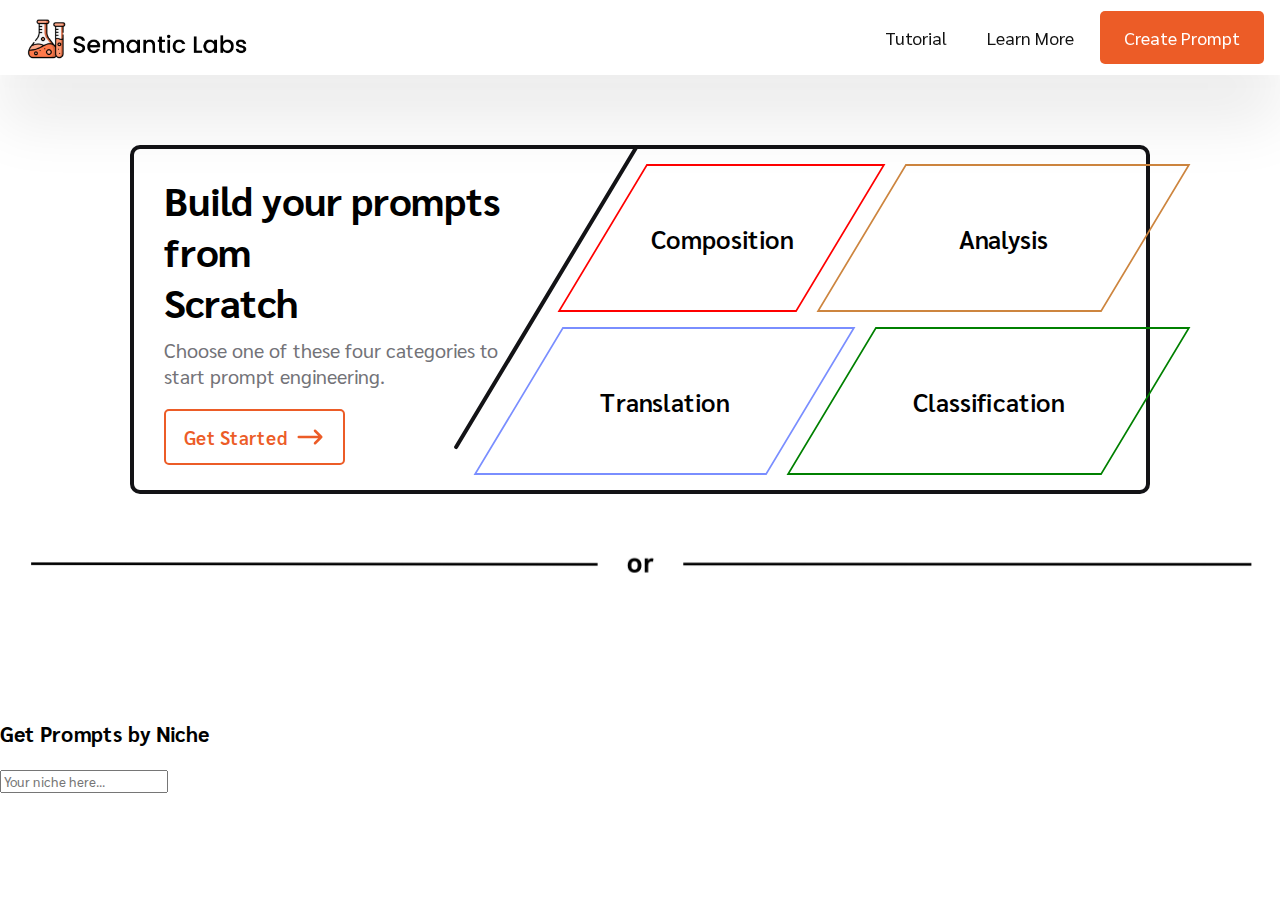
==== New Version SL/index.html @ 3840dc99 "Pending changes exported from your codespace" ====
<!DOCTYPE html>
<html lang="en">

<head>
    <meta charset="UTF-8">
    <meta http-equiv="X-UA-Compatible" content="IE=edge">
    <meta name="viewport" content="width=device-width, initial-scale=1.0">
    <title>Semantic Labs</title>
    <link rel="stylesheet" href="style.css">
</head>

<body>

    <nav>
        <ul>
            <li>
                <img class="nav-logo" src="assets/logo/logo.jpeg" alt="Semantic Labs Logo">
            </li>
            <li class="nav-learn-more">
                <a href="">
                    <p>Tutorial</p>
                </a>
                <a href="">
                    <p>Learn More</p>
                </a>
                <button class="nav-btn">
                    Create Prompt
                </button>
            </li>
        </ul>
    </nav>

    <main>

        <!-- prompt builder container -->
        <div class="prompt-builder-container">
            <div class="pb-1">
                <h3>
                    Build your prompts from <br> Scratch
                </h3>
                <p>
                    Choose one of these four categories to <br> start prompt engineering.
                </p>
                <div class="main-btn-container">
                    <p>Get Started</p>
                    <svg class="main-arrow-right" width="30px" height="30px" viewBox="0 0 24 24" fill="none" xmlns="http://www.w3.org/2000/svg"
                        stroke="#000000">
                        <g id="SVGRepo_bgCarrier" stroke-width="0"></g>
                        <g id="SVGRepo_tracerCarrier" stroke-linecap="round" stroke-linejoin="round"></g>
                        <g id="SVGRepo_iconCarrier">
                            <g id="Arrow / Arrow_Right_LG">
                                <path id="Vector" d="M21 12L16 7M21 12L16 17M21 12H3" stroke="#ec5c27" stroke-width="2"
                                    stroke-linecap="round" stroke-linejoin="round"></path>
                            </g>
                        </g>
                    </svg>
                </div>
                <hr class="main-border">
            </div>

            <div class="pb-2">
                <div class="intentions-container">
                    <div class="i-1">
                        <p>Composition</p>
                    </div>
                    <div class="i-2">
                        <p>Analysis</p>
                    </div>
                    <div class="i-3">
                        <p>Translation</p>
                    </div>
                    <div class="i-4">
                        <p>Classification</p>
                    </div>
                </div>
            </div>
        </div>

        <img class="or-img" src="assets/img/or-2.jpeg" alt="Or line">
    </main>

    <!-- Niche gallery section -->
    <div>
        <h3>Get Prompts by Niche</h3>
        <input type="text" name="" id="" placeholder="Your niche here...">
        <div>
            
        </div>
    </div>


    <script src="https://cdn.lordicon.com/ritcuqlt.js"></script>
</body>

</html>
---- New Version SL/style.css ----
@import url("https://fonts.googleapis.com/css2?family=Sarabun:wght@200;400;700&display=swap");

* {
  font-family: "Sarabun";
  scroll-behavior: smooth;
  scroll-padding-top: 0px;
}

:root {
    --clr: #131313;
    --primary-clr: #ec5c27;
}

html,
body {
  overflow-x: hidden;
  margin: 0;
  font-size: 18px;
  background: white;
}

nav {
  background-color: white;
  height: 75px;
  position: fixed;
  top: 0;
  left: 0;
  right: 0;
  display: flex;
  flex-direction: row;
  align-items: center;
  justify-content: left;
  box-shadow: 0px 14.5px 8.3px rgba(0, 0, 0, 0.013),
    0px 49px 61px rgba(0, 0, 0, 0.08);
  z-index: 10;
}

    ul {
        text-decoration: none;
        list-style: none;
        display: flex;
        flex-direction: row;
        align-items: center;
    }

        .nav-logo {
            height: auto;
            width: 220px;
            margin: 7px 0 0 -13px;
        }

        .nav-btn {
          font-size: 1rem;
          border-radius: 5px;
          padding: 13px 22px;
          margin: -11px -4px 0 6px;
          color: white;
          background-color: var(--primary-clr);
          border: 2px solid transparent;
          transition: all 200ms ease-in 60ms;
        }

          .nav-btn:hover {
            background-color: #ec5b270e;
            color: #ec5c27;
            border: 2px solid #ec5c27;
          }

        .nav-learn-more {
            display: flex;
            flex-direction: row;
            position: absolute;
            top: 22px;
            right: 20px;
        }

        .nav-learn-more > a {
            text-decoration: none;
            color: var(--clr);
        }

        .nav-learn-more > a > p {
            transition: all 100ms ease 80ms;
            margin: 4px 20px;
        }

        .nav-learn-more > a > p:hover {
            text-decoration: underline;
            color: var(--primary-clr);
        }

/* main section */
main {
  margin: 75px 0 0 0;
  height: auto;
  padding: 0 0 100px 0;
}

  .prompt-builder-container { 
    z-index: 100;
    margin: 145px 130px 0 130px;
    display: grid; 
    grid-template-columns: repeat(2, auto); 
    grid-template-rows: 1fr; 
    grid-column-gap: 0px;
    grid-row-gap: 0px; 
    border: 4px solid #131316;
    border-radius: 10px;
    /*
    box-shadow:
    0px 43px 80px rgba(0, 0, 0, 0.08)
  ; */
    }

    .pb-1 { 
      grid-area: 1 / 1 / 2 / 2; 
      border-radius: inherit;
    }

      .pb-1 > h3 {
        font-size: 2.2rem;
        margin: 25px 0 10px 30px;
      }

      .pb-1 > p {
        font-size: 1.1rem;
        color: #737378;
        margin: 0 0 20px 30px;
      }

      .main-btn-container {
        display: flex;
        flex-direction: row;
        align-items: center;
        width: fit-content;
        padding: 11px 18px;
        margin: 10px 0 25px 30px;
        font-size: 1.05rem;
        border: 2px solid #ec5c27;
        color: #ec5c27;
        border-radius: 5px;
        font-weight: 600;
        transition: all 150ms ease 50ms;
      }

      .main-btn-container:hover {
        background-color: #ec5b270a;
      }

      .main-btn-container:hover .main-arrow-right {
        margin: 0 3px 0 13px;
      }

        .main-btn-container > p {
          margin: 0;
        }

        .main-arrow-right {
          margin: 0 0 0 7px;
          transition: all 150ms ease 50ms;
        }

        .main-border {
          border: 2px solid #131316;
          border-radius:100px;
          height: 349px; 
          /* height: 35.5vh; */
          position: absolute;
          top: 111.5px;
          left: 42.5%;
          transform: rotate(31deg);
        }

    .pb-2 { 
      border-radius: inherit;
      grid-area: 1 / 2 / 2 / 3; 
    } 

    .intentions-container { 
      display: grid; 
      grid-template-columns: repeat(2, auto); 
      grid-template-rows: repeat(2, auto); 
      grid-column-gap: 0px;
      grid-row-gap: 0px; 
      height: 100%;
      width: 100%;
      }

        .intentions-container > div {
          display: flex;
          align-items: center;
          justify-content: center;
          transform: skew(-31deg);
        }
        .intentions-container > div > p {
          transform: skew(31deg);
        }

      .i-1 { 
        grid-area: 1 / 1 / 2 / 2;
        margin: 15px 10px 15px 8px; 
        border: 2px solid red;
        transform: skew(-30deg);
      } 
      .i-2 { 
        grid-area: 1 / 2 / 2 / 3; 
        margin: 15px 0px 15px 10px;
        padding: 0;
        border: 2px solid peru;
        overflow: hidden;
      } 
      .i-3 { 
        grid-area: 2 / 1 / 3 / 2; 
        margin: 0px 40px 15px -76px;
        padding: 0 80px;
        border: 2px solid rgb(122, 142, 255);
      } 
      .i-4 {
        border: 2px solid green;
        grid-area: 2 / 2 / 3 / 3; 
        margin: 0px 0 15px -20px;
        padding: 0 80px 0 80px;
        } 

        .intentions-container > div > p {
          font-size: 1.4rem;
          font-weight: 600;
          margin: 0;
        }

    .or-img {
      width: 100%;
      margin: 45px 0 0 0;
    }
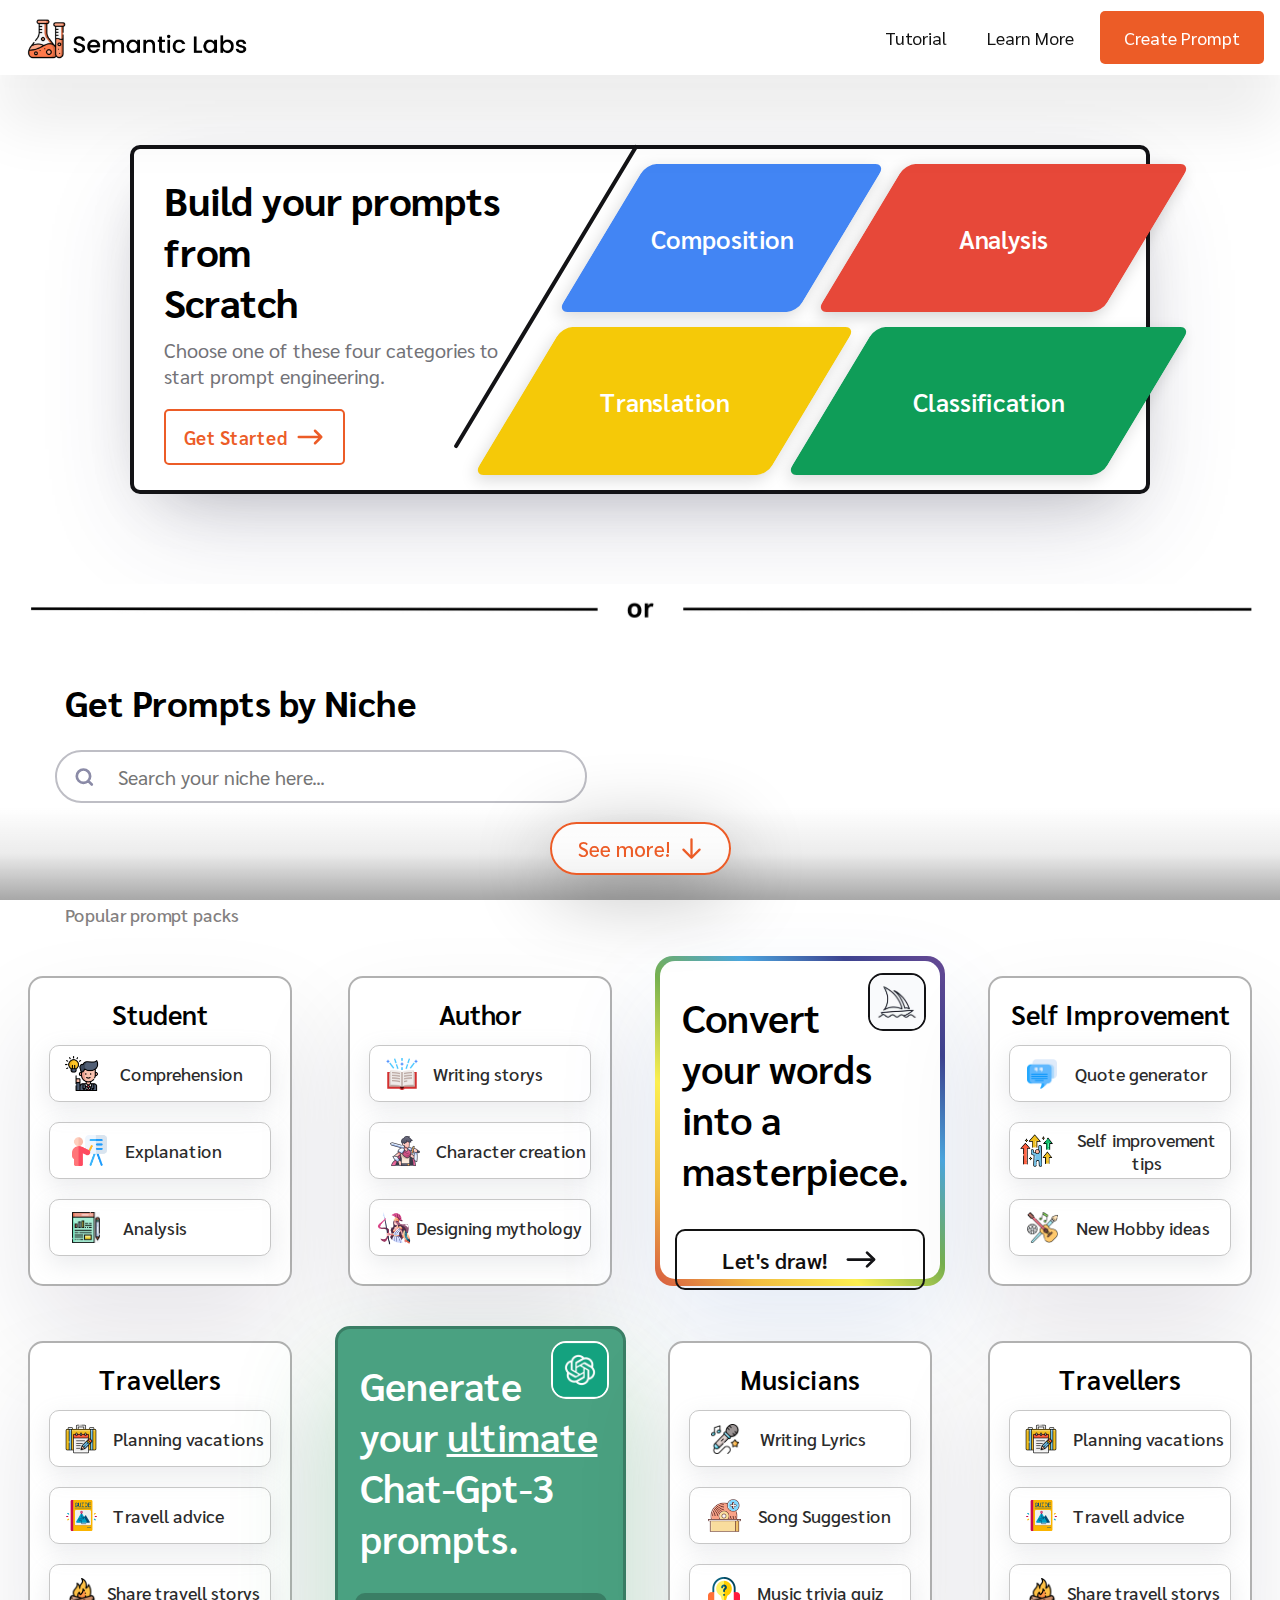
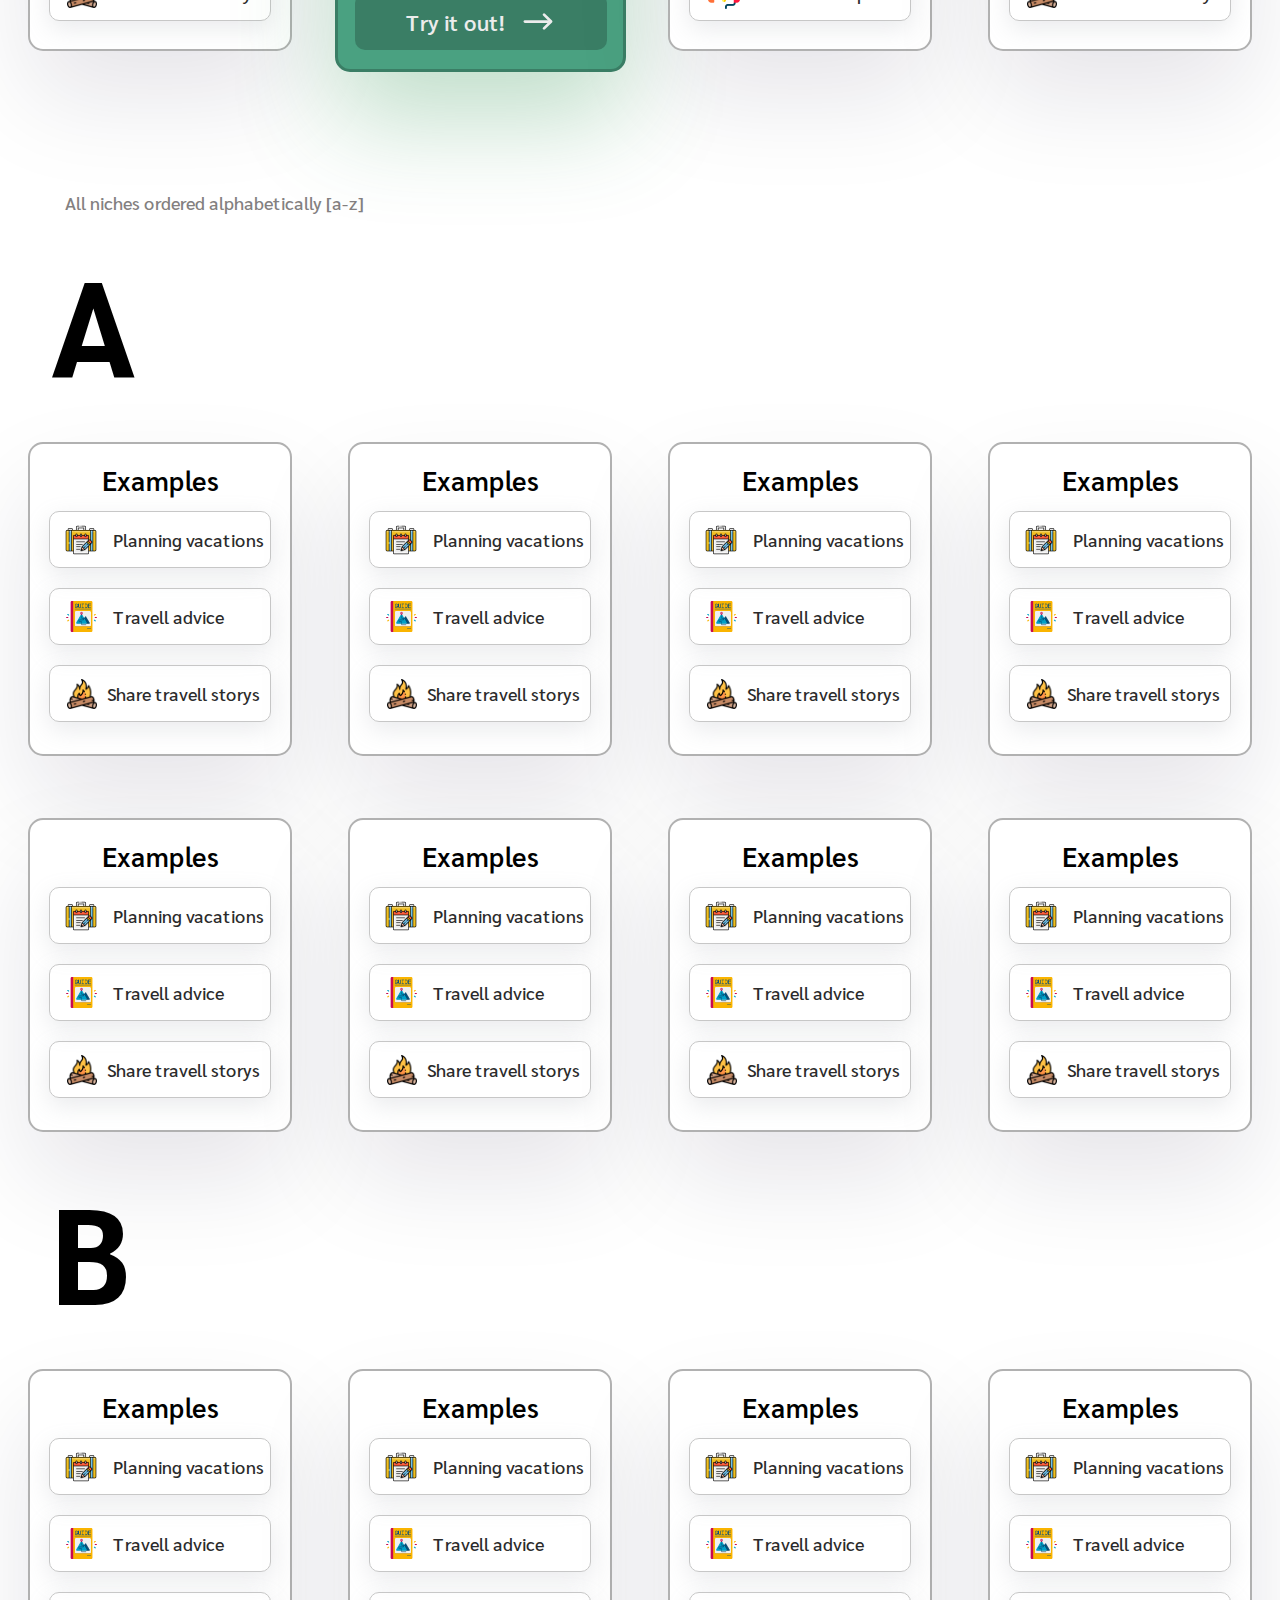
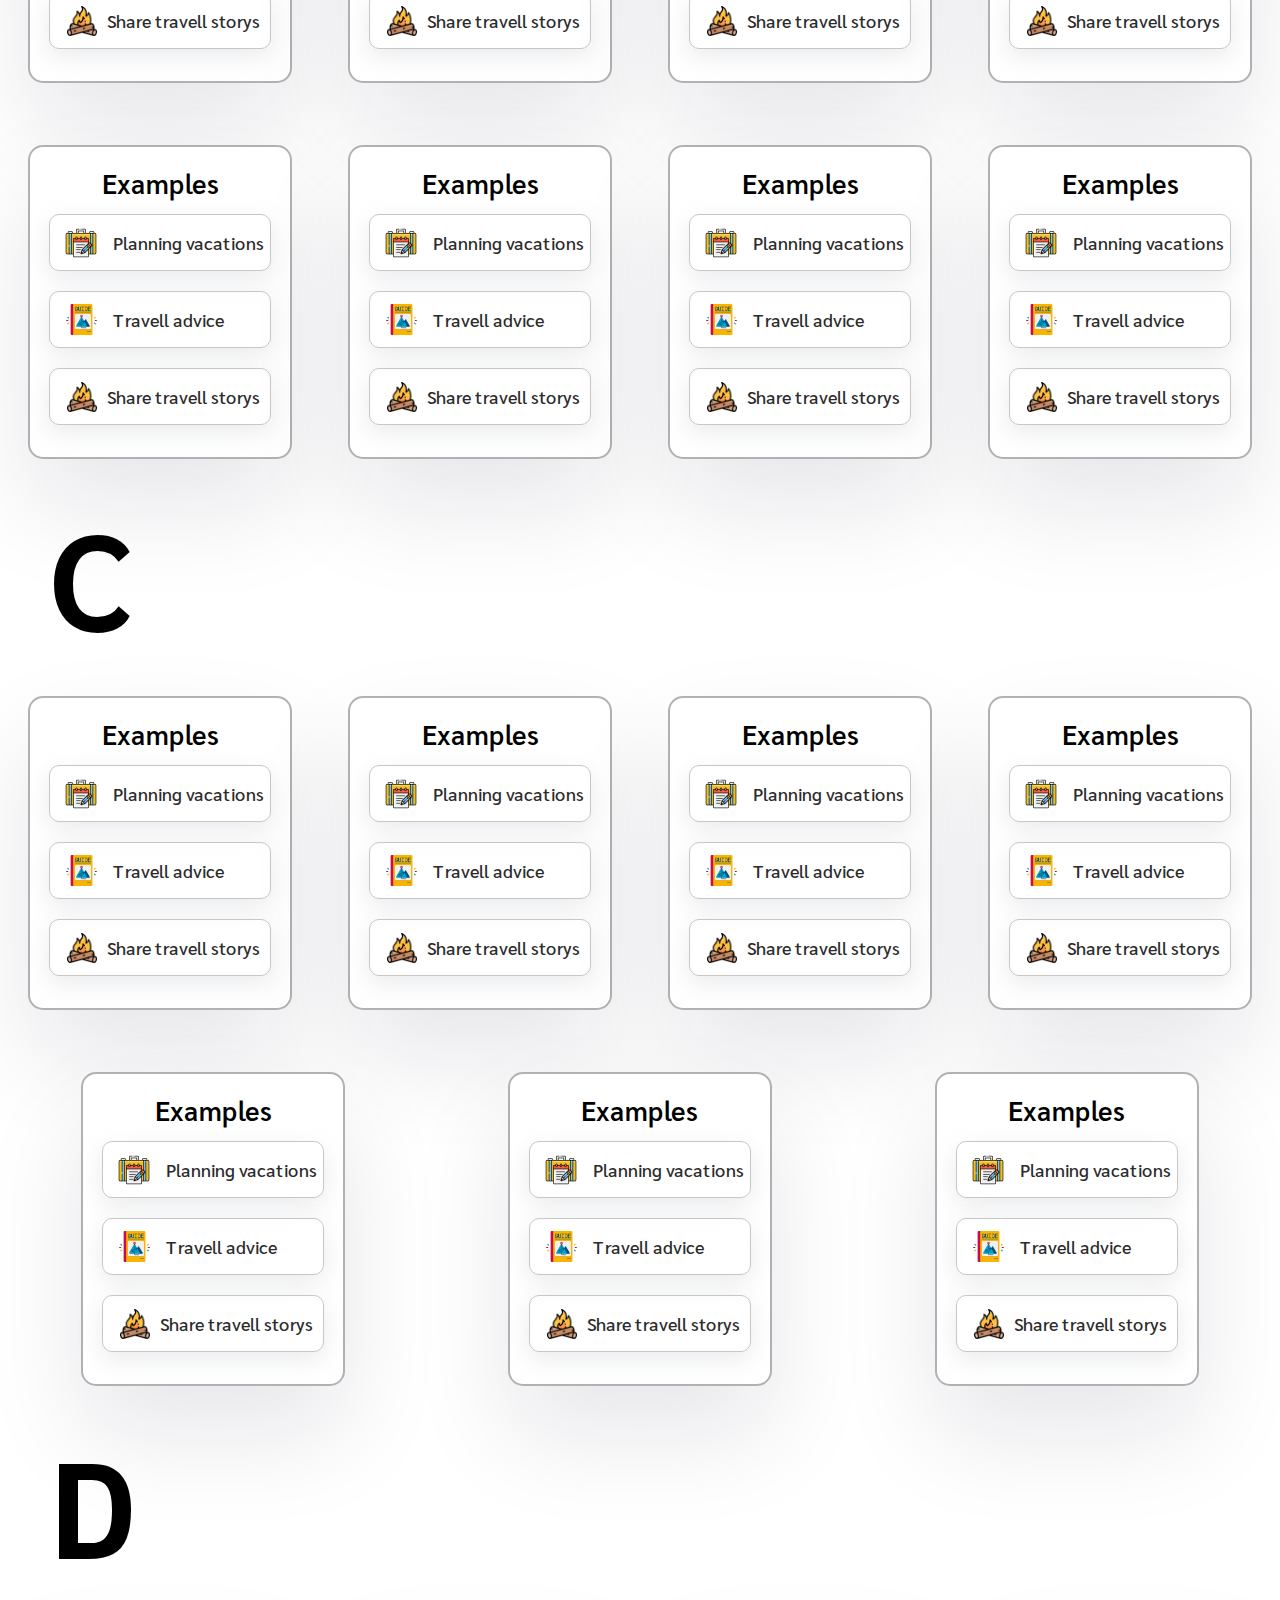
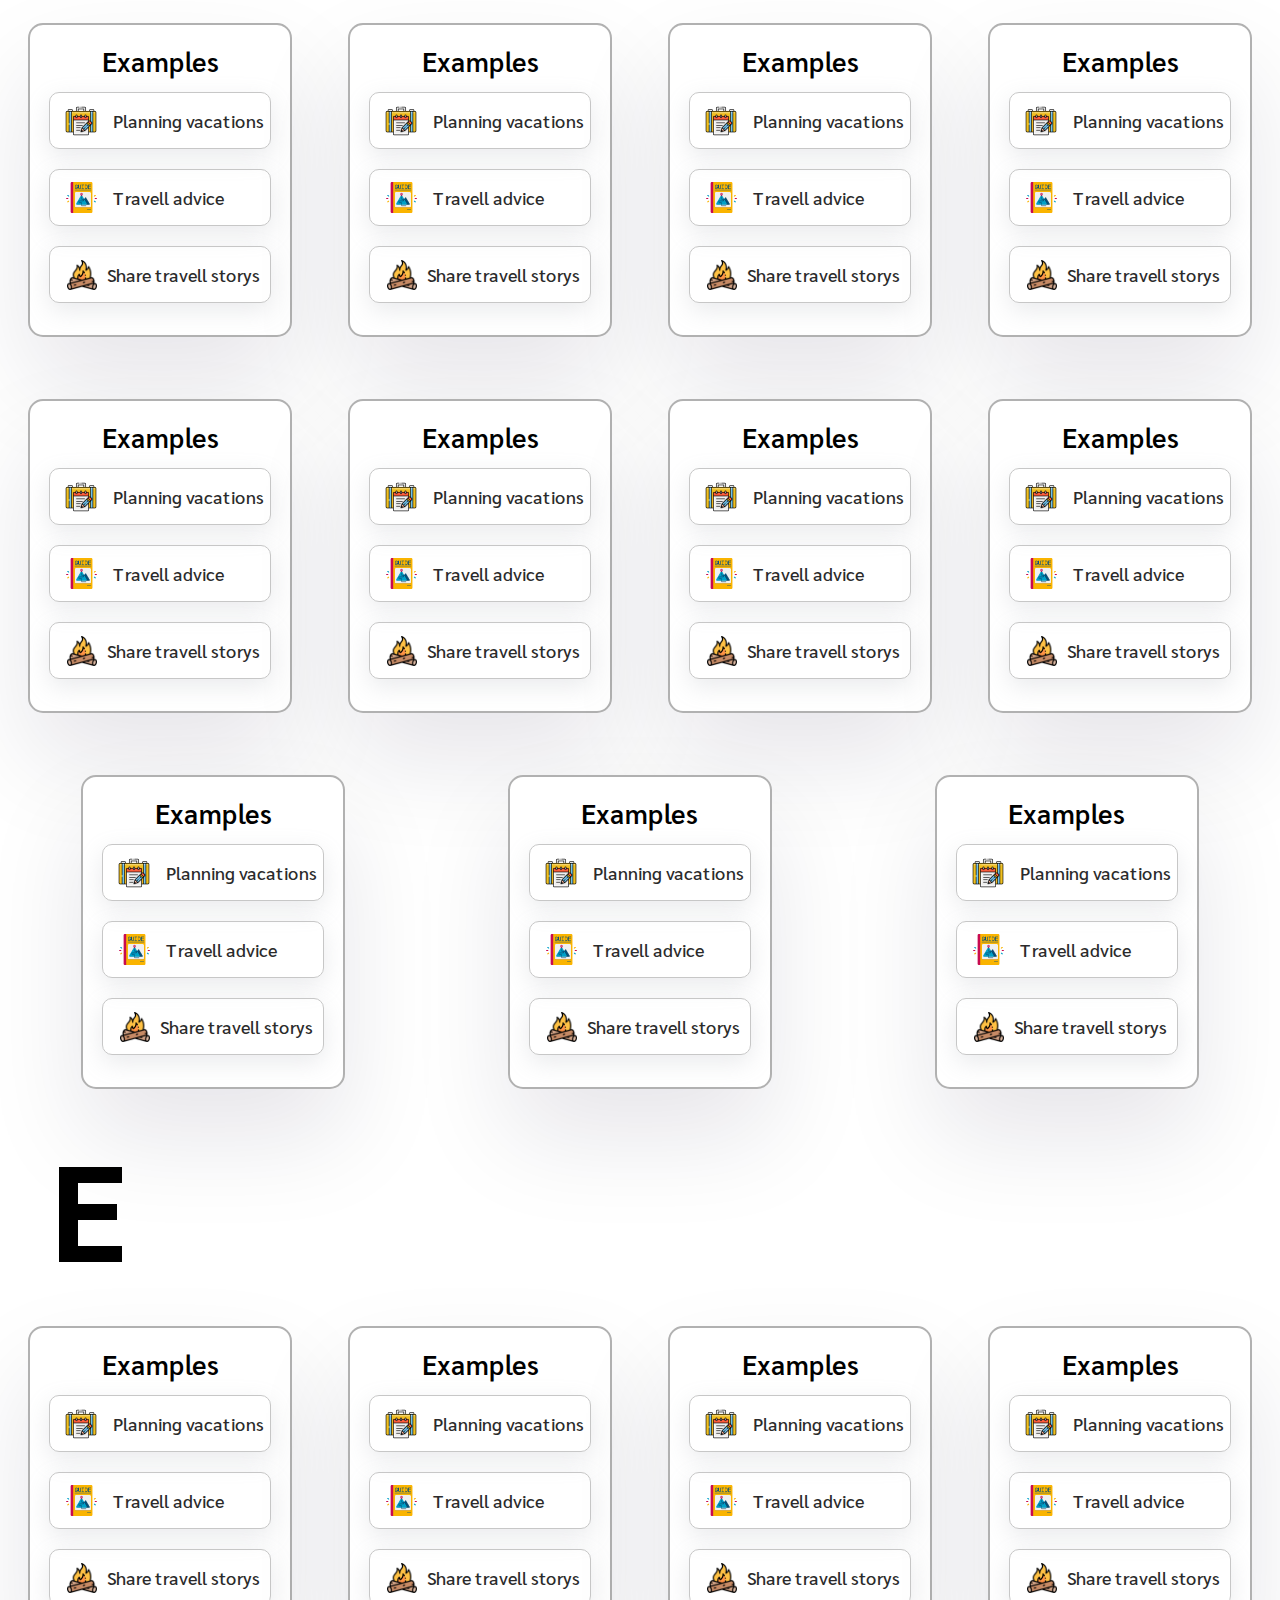
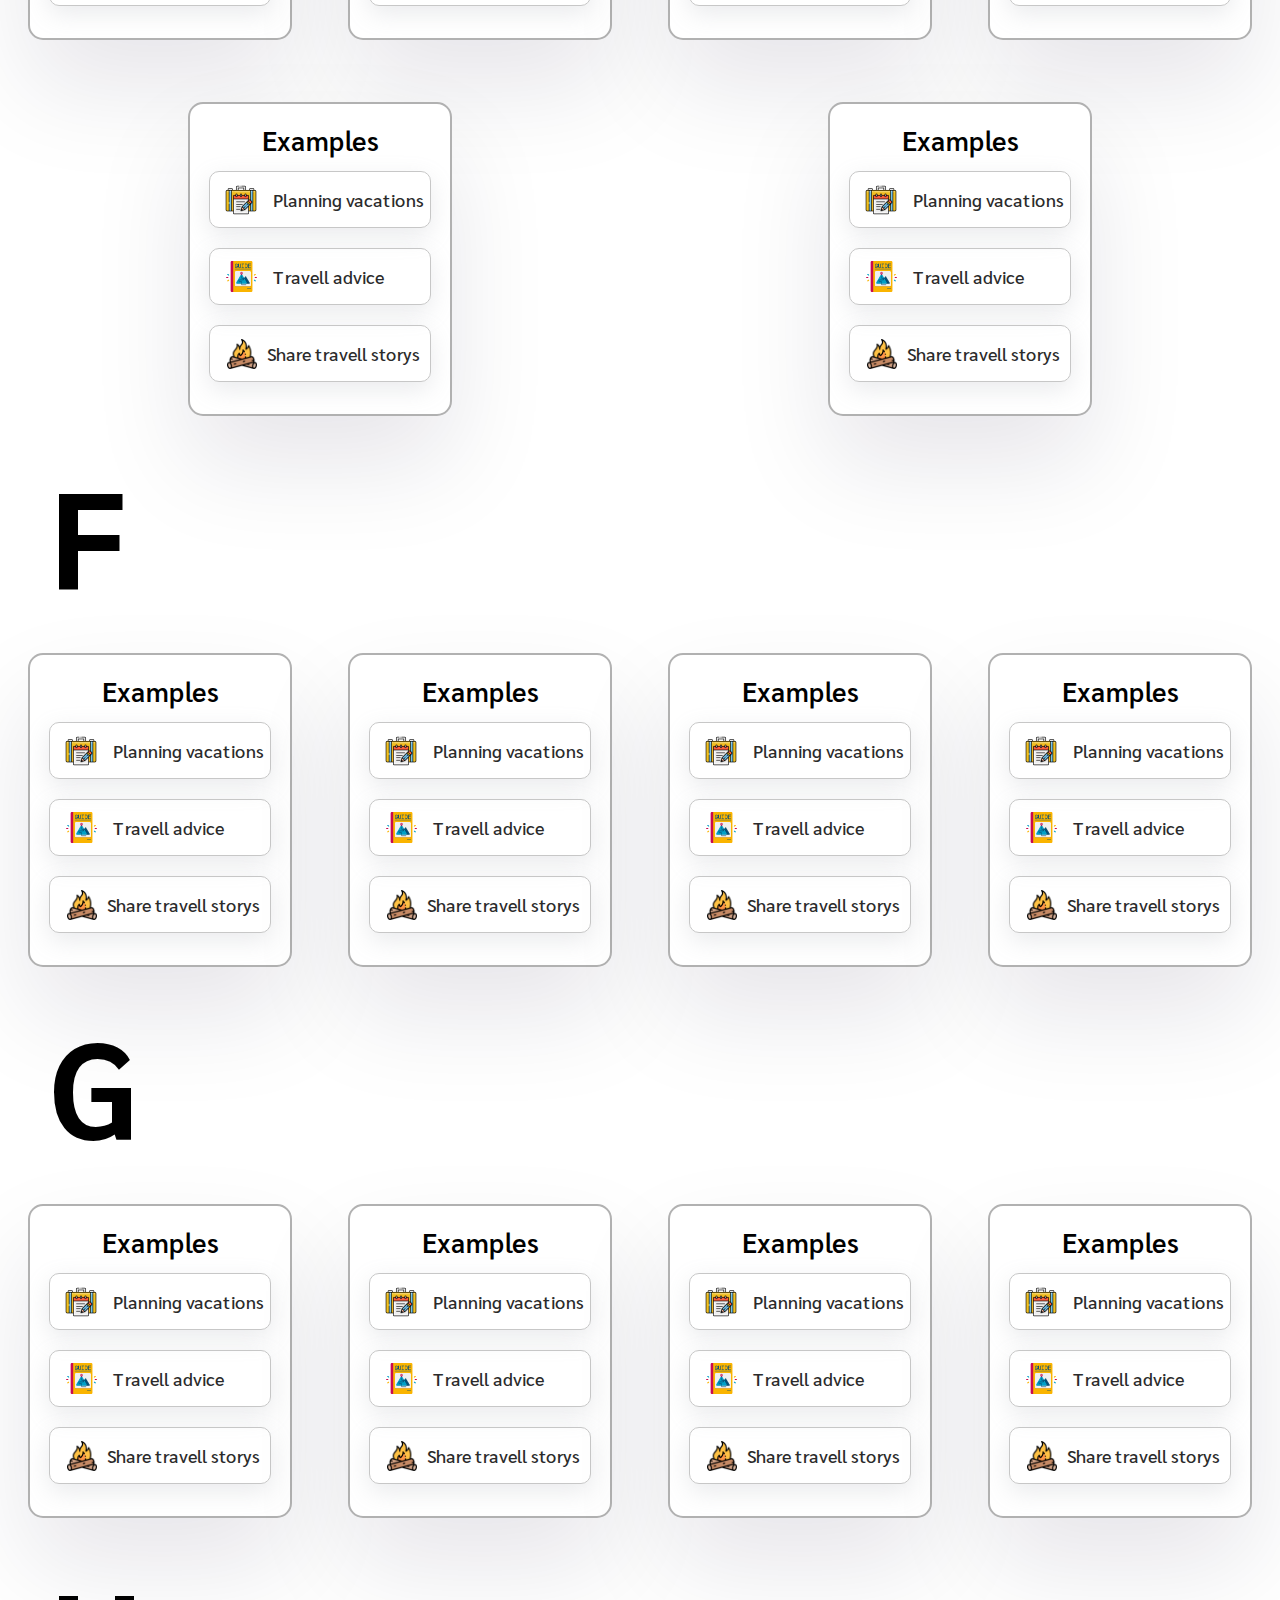
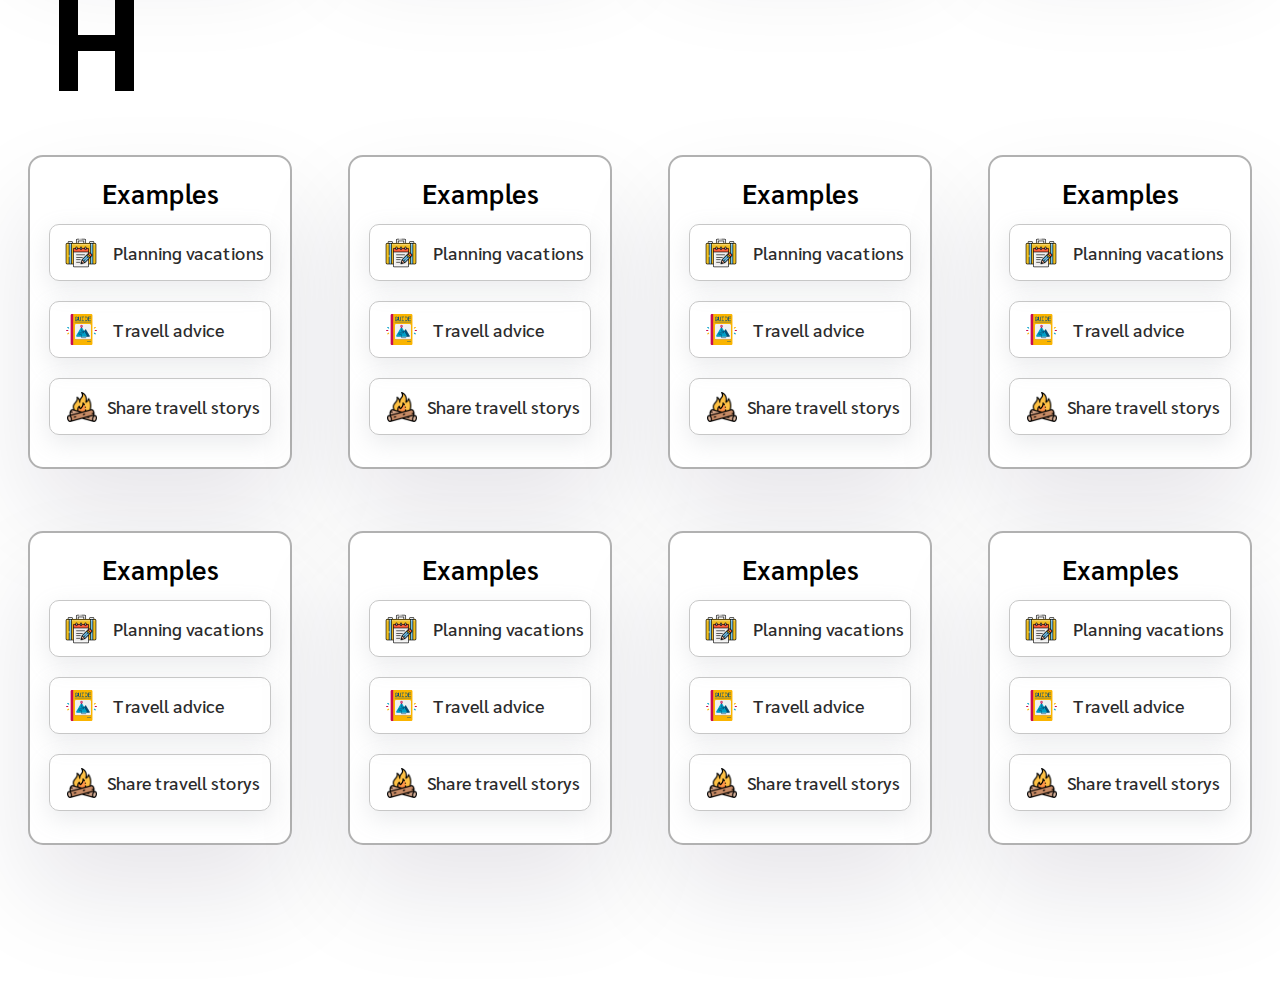
==== commit 21306ca1: "Pending changes exported from your codespace" ====
--- a/New Version SL/index.html
+++ b/New Version SL/index.html
@@ -7,6 +7,8 @@
     <meta name="viewport" content="width=device-width, initial-scale=1.0">
     <title>Semantic Labs</title>
     <link rel="stylesheet" href="style.css">
+    <link rel="stylesheet" href="sub-css/icons.css">
+    <link rel="stylesheet" href="sub-css/single-niches.css">
 </head>
 
 <body>
@@ -14,7 +16,7 @@
     <nav>
         <ul>
             <li>
-                <img class="nav-logo" src="assets/logo/logo.jpeg" alt="Semantic Labs Logo">
+                <a href="index.html"><img class="nav-logo" src="assets/logo/logo.jpeg" alt="Semantic Labs Logo"></a>
             </li>
             <li class="nav-learn-more">
                 <a href="">
@@ -33,44 +35,47 @@
     <main>
 
         <!-- prompt builder container -->
-        <div class="prompt-builder-container">
-            <div class="pb-1">
-                <h3>
-                    Build your prompts from <br> Scratch
-                </h3>
-                <p>
-                    Choose one of these four categories to <br> start prompt engineering.
-                </p>
-                <div class="main-btn-container">
-                    <p>Get Started</p>
-                    <svg class="main-arrow-right" width="30px" height="30px" viewBox="0 0 24 24" fill="none" xmlns="http://www.w3.org/2000/svg"
-                        stroke="#000000">
-                        <g id="SVGRepo_bgCarrier" stroke-width="0"></g>
-                        <g id="SVGRepo_tracerCarrier" stroke-linecap="round" stroke-linejoin="round"></g>
-                        <g id="SVGRepo_iconCarrier">
-                            <g id="Arrow / Arrow_Right_LG">
-                                <path id="Vector" d="M21 12L16 7M21 12L16 17M21 12H3" stroke="#ec5c27" stroke-width="2"
-                                    stroke-linecap="round" stroke-linejoin="round"></path>
+
+        <div class="prompt-builder-container-wrapper">
+            <div class="prompt-builder-container">
+                <div class="pb-1">
+                    <h3>
+                        Build your prompts from <br> Scratch
+                    </h3>
+                    <p>
+                        Choose one of these four categories to <br> start prompt engineering.
+                    </p>
+                    <div class="main-btn-container">
+                        <p>Get Started</p>
+                        <svg class="main-arrow-right" width="30px" height="30px" viewBox="0 0 24 24" fill="none"
+                            xmlns="http://www.w3.org/2000/svg" stroke="#000000">
+                            <g id="SVGRepo_bgCarrier" stroke-width="0"></g>
+                            <g id="SVGRepo_tracerCarrier" stroke-linecap="round" stroke-linejoin="round"></g>
+                            <g id="SVGRepo_iconCarrier">
+                                <g id="Arrow / Arrow_Right_LG">
+                                    <path id="Vector" d="M21 12L16 7M21 12L16 17M21 12H3" stroke="#ec5c27"
+                                        stroke-width="2" stroke-linecap="round" stroke-linejoin="round"></path>
+                                </g>
                             </g>
-                        </g>
-                    </svg>
-                </div>
-                <hr class="main-border">
-            </div>
-
-            <div class="pb-2">
-                <div class="intentions-container">
-                    <div class="i-1">
-                        <p>Composition</p>
+                        </svg>
                     </div>
-                    <div class="i-2">
-                        <p>Analysis</p>
-                    </div>
-                    <div class="i-3">
-                        <p>Translation</p>
-                    </div>
-                    <div class="i-4">
-                        <p>Classification</p>
+                    <hr class="main-border">
+                </div>
+
+                <div class="pb-2">
+                    <div class="intentions-container">
+                        <div class="i-1">
+                            <p>Composition</p>
+                        </div>
+                        <div class="i-2">
+                            <p>Analysis</p>
+                        </div>
+                        <div class="i-3">
+                            <p>Translation</p>
+                        </div>
+                        <div class="i-4">
+                            <p>Classification</p>
+                        </div>
                     </div>
                 </div>
             </div>
@@ -80,16 +85,1792 @@
     </main>
 
     <!-- Niche gallery section -->
-    <div>
+    <div class="niche-section">
         <h3>Get Prompts by Niche</h3>
-        <input type="text" name="" id="" placeholder="Your niche here...">
-        <div>
-            
+        <form class="form">
+            <button>
+                <svg class="search-icon" width="17" height="16" fill="none" xmlns="http://www.w3.org/2000/svg"
+                    role="img" aria-labelledby="search">
+                    <path d="M7.667 12.667A5.333 5.333 0 107.667 2a5.333 5.333 0 000 10.667zM14.334 14l-2.9-2.9"
+                        stroke="currentColor" stroke-width="2.133" stroke-linecap="round" stroke-linejoin="round">
+                    </path>
+                </svg>
+            </button>
+            <input class="niche-input" placeholder="Search your niche here..." required="" type="text">
+            <button class="reset" type="reset">
+                <svg class="cross" xmlns="http://www.w3.org/2000/svg" class="h-6 w-6" fill="none" viewBox="0 0 24 24"
+                    stroke="currentColor" stroke-width="2.5">
+                    <path stroke-linecap="round" stroke-linejoin="round" d="M6 18L18 6M6 6l12 12"></path>
+                </svg>
+            </button>
+        </form>
+        <p class="popular-prompts-text">Popular prompt packs</p>
+
+        <!-- for popular niches -->
+        <div class="all-niche-sections">
+
+            <div class="niche-section-div-1">
+                <div class="niche-single-gallery">
+                    <h5>Student</h5>
+                    <section class="niche-gallery">
+                        <div id="comprehension" class="first-text-icon-container text-icon-container">
+                            <img class="comprehension-icon" src="assets/icons/comprehension.png"
+                                alt="comprehension icon">
+                            <p>Comprehension</p>
+                        </div>
+
+                        <div class="text-icon-container">
+                            <img class="explaining-icon" class="comprehension-icon" src="assets/icons/explanation.png"
+                                alt="comprehension icon">
+                            <p>Explanation</p>
+                        </div>
+
+                        <div class="text-icon-container">
+                            <img class="analyzing-icon" class="analyzing-icon" src="assets/icons/analyzing.jpeg"
+                                alt="Analysis icon">
+                            <p>Analysis</p>
+                        </div>
+
+                    </section>
+                </div>
+            </div>
+
+            <div class="niche-section-div-2">
+                <div class="niche-single-gallery">
+                    <h5>Author</h5>
+                    <section class="niche-gallery">
+                        <div class="first-text-icon-container text-icon-container">
+                            <img class="story-icon" src="assets/icons/story.png" alt="story writing icon">
+                            <p>Writing storys</p>
+                        </div>
+
+                        <div class="text-icon-container">
+                            <img class="character-icon" src="assets/icons/character.png" alt="character icon">
+                            <p>Character creation</p>
+                        </div>
+
+
+                        <div class="text-icon-container">
+                            <img class="mythology-icon" src="assets/icons/mythology.png" alt="mythology-icon">
+                            <p class="mythology-text">Designing mythology</p>
+                        </div>
+
+                    </section>
+                </div>
+            </div>
+
+            <!-- special niche container for mid-journey prompts -->
+            <div class="niche-section-div-3">
+                <div class="mid-journey-container-bg">
+                    <div class="mid-journey-single-gallery">
+                        <img class="mid-journey-logo" src="assets/icons/mid-journey.jpeg" alt="mid mid-journey logo">
+                        <h6 class="mid-journey-h6">Convert <br> <span>your words</span> <br> into a <br> masterpiece.
+                        </h6>
+                        <button>Let's draw! <svg class="mid-journey-arrow" width="34px" height="33px"
+                                viewBox="0 0 24 24" xmlns="http://www.w3.org/2000/svg" fill="#ECECEC">
+                                <g id="SVGRepo_bgCarrier" stroke-width="0"></g>
+                                <g id="SVGRepo_tracerCarrier" stroke-linecap="round" stroke-linejoin="round"></g>
+                                <g id="SVGRepo_iconCarrier">
+                                    <title></title>
+                                    <g id="Complete">
+                                        <g id="arrow-right">
+                                            <g>
+                                                <polyline data-name="Right" fill="none" id="Right-2"
+                                                    points="16.4 7 21.5 12 16.4 17" stroke="#131316"
+                                                    stroke-linecap="round" stroke-linejoin="round" stroke-width="2">
+                                                </polyline>
+                                                <line fill="none" stroke="#131316" stroke-linecap="round"
+                                                    stroke-linejoin="round" stroke-width="2" x1="2.5" x2="19.2" y1="12"
+                                                    y2="12"></line>
+                                            </g>
+                                        </g>
+                                    </g>
+                                </g>
+                            </svg></button>
+                    </div>
+                </div>
+            </div>
+
+            <div class="niche-section-div-4">
+                <div class="niche-single-gallery">
+                    <h5>Self Improvement</h5>
+                    <section class="niche-gallery">
+                        <div class="first-text-icon-container text-icon-container">
+                            <img class="quotes-icon" src="assets/icons/quotes.png" alt="quotes icon">
+                            <p>Quote generator</p>
+                        </div>
+
+                        <div class="text-icon-container">
+                            <img class="self-improvement-icon" src="assets/icons/self-improvement.png"
+                                alt="self improvement icon">
+                            <p>Self improvement tips</p>
+                        </div>
+
+                        <div class="text-icon-container">
+                            <img class="hobbys-icon" src="assets/icons/hobbys.png" alt="hobbys icon">
+                            <p>New Hobby ideas</p>
+                        </div>
+
+                    </section>
+                </div>
+            </div>
+
+            <div class="niche-section-div-5">
+                <div class="niche-single-gallery">
+                    <h5>Travellers</h5>
+                    <section class="niche-gallery">
+                        <div class="first-text-icon-container text-icon-container">
+                            <img class="travell-plans-icon" src="assets/icons/travel-plans.png"
+                                alt="travell plans icon">
+                            <p>Planning vacations</p>
+                        </div>
+
+                        <div class="text-icon-container">
+                            <img class="travell-guide-icon" src="assets/icons/travell-guide.png"
+                                alt="song suggestion icon">
+                            <p>Travell advice</p>
+                        </div>
+
+
+                        <div class="text-icon-container">
+                            <img class="travell-story-icon" src="assets/icons/travell-storys.png"
+                                alt="song suggestion icon">
+                            <p>Share travell storys</p>
+                        </div>
+
+                    </section>
+                </div>
+            </div>
+
+            <!-- special niche container for chat gpt prompts -->
+            <div class="niche-section-div-6">
+                <div class="gpt-single-gallery">
+                    <img class="gpt-3-logo" src="assets/icons/gpt-3-logo.jpeg" alt="chat gpt 3 logo">
+                    <h6>Generate <br> your <span class="ultimate-p">ultimate</span> Chat-Gpt-3 prompts.</h6>
+                    <button>Try it out!
+                        <svg class="gpt-arrow" width="34px" height="33px" viewBox="0 0 24 24"
+                            xmlns="http://www.w3.org/2000/svg" fill="#ECECEC">
+                            <g id="SVGRepo_bgCarrier" stroke-width="0"></g>
+                            <g id="SVGRepo_tracerCarrier" stroke-linecap="round" stroke-linejoin="round"></g>
+                            <g id="SVGRepo_iconCarrier">
+                                <title></title>
+                                <g id="Complete">
+                                    <g id="arrow-right">
+                                        <g>
+                                            <polyline data-name="Right" fill="none" id="Right-2"
+                                                points="16.4 7 21.5 12 16.4 17" stroke="#ECECEC" stroke-linecap="round"
+                                                stroke-linejoin="round" stroke-width="2"></polyline>
+                                            <line fill="none" stroke="#ECECEC" stroke-linecap="round"
+                                                stroke-linejoin="round" stroke-width="2" x1="2.5" x2="19.2" y1="12"
+                                                y2="12"></line>
+                                        </g>
+                                    </g>
+                                </g>
+                            </g>
+                        </svg> </button>
+                </div>
+            </div>
+
+            <div class="niche-section-div-7">
+                <div class="niche-single-gallery">
+                    <h5>Musicians</h5>
+                    <section class="niche-gallery">
+                        <div class="first-text-icon-container text-icon-container">
+                            <img class="lyrics-icon" src="assets/icons/lyrics.png" alt="writing lyrics icon">
+                            <p>Writing Lyrics</p>
+                        </div>
+
+                        <div class="text-icon-container">
+                            <img class="song-suggestion-icon" src="assets/icons/song-suggestion.png"
+                                alt="song suggestion icon">
+                            <p>Song Suggestion</p>
+                        </div>
+
+
+                        <div class="text-icon-container">
+                            <img class="music-quiz-icon" src="assets/icons/music-quiz.png" alt="music quiz icon">
+                            <p>Music trivia quiz</p>
+                        </div>
+
+                    </section>
+                </div>
+            </div>
+
+            <div class="niche-section-div-8">
+                <div class="niche-single-gallery">
+                    <h5>Travellers</h5>
+                    <section class="niche-gallery">
+                        <div class="first-text-icon-container text-icon-container">
+                            <img class="travell-plans-icon" src="assets/icons/travel-plans.png"
+                                alt="travell plans icon">
+                            <p>Planning vacations</p>
+                        </div>
+
+                        <div class="text-icon-container">
+                            <img class="travell-guide-icon" src="assets/icons/travell-guide.png"
+                                alt="song suggestion icon">
+                            <p>Travell advice</p>
+                        </div>
+
+
+                        <div class="text-icon-container">
+                            <img class="travell-story-icon" src="assets/icons/travell-storys.png"
+                                alt="song suggestion icon">
+                            <p>Share travell storys</p>
+                        </div>
+
+                    </section>
+                </div>
+            </div>
+
+            <!--  hidden          
+            <div class="niche-section-div-9"> </div>
+            <div class="niche-section-div-10"> </div>
+            <div class="niche-section-div-11"> </div>
+            <div class="niche-section-div-12"> </div>
+            <div class="niche-section-div-13"> </div>
+            <div class="niche-section-div-14"> </div>
+            <div class="niche-section-div-15"> </div>
+            <div class="niche-section-div-16"> </div> -->
+        </div>
+
+        <p class="popular-prompts-text">All niches ordered alphabetically [a-z]</p>
+
+        <!-- for all niches a-z -->
+        <div class="all-niches-abc">
+            <div class="abc-row">
+                <h2>
+                    A
+                </h2>
+            </div>
+            <div class="niche-abc-single-wrap">
+                <div class="niche-abc">
+                    <h5>Examples</h5>
+                    <section class="niche-gallery">
+                        <div class="first-text-icon-container text-icon-container">
+                            <img class="travell-plans-icon" src="assets/icons/travel-plans.png"
+                                alt="travell plans icon">
+                            <p>Planning vacations</p>
+                        </div>
+
+                        <div class="text-icon-container">
+                            <img class="travell-guide-icon" src="assets/icons/travell-guide.png"
+                                alt="song suggestion icon">
+                            <p>Travell advice</p>
+                        </div>
+
+
+                        <div class="text-icon-container">
+                            <img class="travell-story-icon" src="assets/icons/travell-storys.png"
+                                alt="song suggestion icon">
+                            <p>Share travell storys</p>
+                        </div>
+
+                    </section>
+                </div>
+            </div>
+            <div class="niche-abc-single-wrap">
+                <div class="niche-abc">
+                    <h5>Examples</h5>
+                    <section class="niche-gallery">
+                        <div class="first-text-icon-container text-icon-container">
+                            <img class="travell-plans-icon" src="assets/icons/travel-plans.png"
+                                alt="travell plans icon">
+                            <p>Planning vacations</p>
+                        </div>
+
+                        <div class="text-icon-container">
+                            <img class="travell-guide-icon" src="assets/icons/travell-guide.png"
+                                alt="song suggestion icon">
+                            <p>Travell advice</p>
+                        </div>
+
+
+                        <div class="text-icon-container">
+                            <img class="travell-story-icon" src="assets/icons/travell-storys.png"
+                                alt="song suggestion icon">
+                            <p>Share travell storys</p>
+                        </div>
+
+                    </section>
+                </div>
+            </div>
+            <div class="niche-abc-single-wrap">
+                <div class="niche-abc">
+                    <h5>Examples</h5>
+                    <section class="niche-gallery">
+                        <div class="first-text-icon-container text-icon-container">
+                            <img class="travell-plans-icon" src="assets/icons/travel-plans.png"
+                                alt="travell plans icon">
+                            <p>Planning vacations</p>
+                        </div>
+
+                        <div class="text-icon-container">
+                            <img class="travell-guide-icon" src="assets/icons/travell-guide.png"
+                                alt="song suggestion icon">
+                            <p>Travell advice</p>
+                        </div>
+
+
+                        <div class="text-icon-container">
+                            <img class="travell-story-icon" src="assets/icons/travell-storys.png"
+                                alt="song suggestion icon">
+                            <p>Share travell storys</p>
+                        </div>
+
+                    </section>
+                </div>
+            </div>
+            <div class="niche-abc-single-wrap">
+                <div class="niche-abc">
+                    <h5>Examples</h5>
+                    <section class="niche-gallery">
+                        <div class="first-text-icon-container text-icon-container">
+                            <img class="travell-plans-icon" src="assets/icons/travel-plans.png"
+                                alt="travell plans icon">
+                            <p>Planning vacations</p>
+                        </div>
+
+                        <div class="text-icon-container">
+                            <img class="travell-guide-icon" src="assets/icons/travell-guide.png"
+                                alt="song suggestion icon">
+                            <p>Travell advice</p>
+                        </div>
+
+
+                        <div class="text-icon-container">
+                            <img class="travell-story-icon" src="assets/icons/travell-storys.png"
+                                alt="song suggestion icon">
+                            <p>Share travell storys</p>
+                        </div>
+
+                    </section>
+                </div>
+            </div>
+            <div class="niche-abc-single-wrap">
+                <div class="niche-abc">
+                    <h5>Examples</h5>
+                    <section class="niche-gallery">
+                        <div class="first-text-icon-container text-icon-container">
+                            <img class="travell-plans-icon" src="assets/icons/travel-plans.png"
+                                alt="travell plans icon">
+                            <p>Planning vacations</p>
+                        </div>
+
+                        <div class="text-icon-container">
+                            <img class="travell-guide-icon" src="assets/icons/travell-guide.png"
+                                alt="song suggestion icon">
+                            <p>Travell advice</p>
+                        </div>
+
+
+                        <div class="text-icon-container">
+                            <img class="travell-story-icon" src="assets/icons/travell-storys.png"
+                                alt="song suggestion icon">
+                            <p>Share travell storys</p>
+                        </div>
+
+                    </section>
+                </div>
+            </div>
+            <div class="niche-abc-single-wrap">
+                <div class="niche-abc">
+                    <h5>Examples</h5>
+                    <section class="niche-gallery">
+                        <div class="first-text-icon-container text-icon-container">
+                            <img class="travell-plans-icon" src="assets/icons/travel-plans.png"
+                                alt="travell plans icon">
+                            <p>Planning vacations</p>
+                        </div>
+
+                        <div class="text-icon-container">
+                            <img class="travell-guide-icon" src="assets/icons/travell-guide.png"
+                                alt="song suggestion icon">
+                            <p>Travell advice</p>
+                        </div>
+
+
+                        <div class="text-icon-container">
+                            <img class="travell-story-icon" src="assets/icons/travell-storys.png"
+                                alt="song suggestion icon">
+                            <p>Share travell storys</p>
+                        </div>
+
+                    </section>
+                </div>
+            </div>
+            <div class="niche-abc-single-wrap">
+                <div class="niche-abc">
+                    <h5>Examples</h5>
+                    <section class="niche-gallery">
+                        <div class="first-text-icon-container text-icon-container">
+                            <img class="travell-plans-icon" src="assets/icons/travel-plans.png"
+                                alt="travell plans icon">
+                            <p>Planning vacations</p>
+                        </div>
+
+                        <div class="text-icon-container">
+                            <img class="travell-guide-icon" src="assets/icons/travell-guide.png"
+                                alt="song suggestion icon">
+                            <p>Travell advice</p>
+                        </div>
+
+
+                        <div class="text-icon-container">
+                            <img class="travell-story-icon" src="assets/icons/travell-storys.png"
+                                alt="song suggestion icon">
+                            <p>Share travell storys</p>
+                        </div>
+
+                    </section>
+                </div>
+            </div>
+            <div class="niche-abc-single-wrap">
+                <div class="niche-abc">
+                    <h5>Examples</h5>
+                    <section class="niche-gallery">
+                        <div class="first-text-icon-container text-icon-container">
+                            <img class="travell-plans-icon" src="assets/icons/travel-plans.png"
+                                alt="travell plans icon">
+                            <p>Planning vacations</p>
+                        </div>
+
+                        <div class="text-icon-container">
+                            <img class="travell-guide-icon" src="assets/icons/travell-guide.png"
+                                alt="song suggestion icon">
+                            <p>Travell advice</p>
+                        </div>
+
+
+                        <div class="text-icon-container">
+                            <img class="travell-story-icon" src="assets/icons/travell-storys.png"
+                                alt="song suggestion icon">
+                            <p>Share travell storys</p>
+                        </div>
+
+                    </section>
+                </div>
+            </div>
+            <div class="abc-row">
+                <h2>
+                    B
+                </h2>
+            </div>
+            <div class="niche-abc-single-wrap">
+                <div class="niche-abc">
+                    <h5>Examples</h5>
+                    <section class="niche-gallery">
+                        <div class="first-text-icon-container text-icon-container">
+                            <img class="travell-plans-icon" src="assets/icons/travel-plans.png"
+                                alt="travell plans icon">
+                            <p>Planning vacations</p>
+                        </div>
+
+                        <div class="text-icon-container">
+                            <img class="travell-guide-icon" src="assets/icons/travell-guide.png"
+                                alt="song suggestion icon">
+                            <p>Travell advice</p>
+                        </div>
+
+
+                        <div class="text-icon-container">
+                            <img class="travell-story-icon" src="assets/icons/travell-storys.png"
+                                alt="song suggestion icon">
+                            <p>Share travell storys</p>
+                        </div>
+
+                    </section>
+                </div>
+            </div>
+            <div class="niche-abc-single-wrap">
+                <div class="niche-abc">
+                    <h5>Examples</h5>
+                    <section class="niche-gallery">
+                        <div class="first-text-icon-container text-icon-container">
+                            <img class="travell-plans-icon" src="assets/icons/travel-plans.png"
+                                alt="travell plans icon">
+                            <p>Planning vacations</p>
+                        </div>
+
+                        <div class="text-icon-container">
+                            <img class="travell-guide-icon" src="assets/icons/travell-guide.png"
+                                alt="song suggestion icon">
+                            <p>Travell advice</p>
+                        </div>
+
+
+                        <div class="text-icon-container">
+                            <img class="travell-story-icon" src="assets/icons/travell-storys.png"
+                                alt="song suggestion icon">
+                            <p>Share travell storys</p>
+                        </div>
+
+                    </section>
+                </div>
+            </div>
+            <div class="niche-abc-single-wrap">
+                <div class="niche-abc">
+                    <h5>Examples</h5>
+                    <section class="niche-gallery">
+                        <div class="first-text-icon-container text-icon-container">
+                            <img class="travell-plans-icon" src="assets/icons/travel-plans.png"
+                                alt="travell plans icon">
+                            <p>Planning vacations</p>
+                        </div>
+
+                        <div class="text-icon-container">
+                            <img class="travell-guide-icon" src="assets/icons/travell-guide.png"
+                                alt="song suggestion icon">
+                            <p>Travell advice</p>
+                        </div>
+
+
+                        <div class="text-icon-container">
+                            <img class="travell-story-icon" src="assets/icons/travell-storys.png"
+                                alt="song suggestion icon">
+                            <p>Share travell storys</p>
+                        </div>
+
+                    </section>
+                </div>
+            </div>
+            <div class="niche-abc-single-wrap">
+                <div class="niche-abc">
+                    <h5>Examples</h5>
+                    <section class="niche-gallery">
+                        <div class="first-text-icon-container text-icon-container">
+                            <img class="travell-plans-icon" src="assets/icons/travel-plans.png"
+                                alt="travell plans icon">
+                            <p>Planning vacations</p>
+                        </div>
+
+                        <div class="text-icon-container">
+                            <img class="travell-guide-icon" src="assets/icons/travell-guide.png"
+                                alt="song suggestion icon">
+                            <p>Travell advice</p>
+                        </div>
+
+
+                        <div class="text-icon-container">
+                            <img class="travell-story-icon" src="assets/icons/travell-storys.png"
+                                alt="song suggestion icon">
+                            <p>Share travell storys</p>
+                        </div>
+
+                    </section>
+                </div>
+            </div>
+            <div class="niche-abc-single-wrap">
+                <div class="niche-abc">
+                    <h5>Examples</h5>
+                    <section class="niche-gallery">
+                        <div class="first-text-icon-container text-icon-container">
+                            <img class="travell-plans-icon" src="assets/icons/travel-plans.png"
+                                alt="travell plans icon">
+                            <p>Planning vacations</p>
+                        </div>
+
+                        <div class="text-icon-container">
+                            <img class="travell-guide-icon" src="assets/icons/travell-guide.png"
+                                alt="song suggestion icon">
+                            <p>Travell advice</p>
+                        </div>
+
+
+                        <div class="text-icon-container">
+                            <img class="travell-story-icon" src="assets/icons/travell-storys.png"
+                                alt="song suggestion icon">
+                            <p>Share travell storys</p>
+                        </div>
+
+                    </section>
+                </div>
+            </div>
+            <div class="niche-abc-single-wrap">
+                <div class="niche-abc">
+                    <h5>Examples</h5>
+                    <section class="niche-gallery">
+                        <div class="first-text-icon-container text-icon-container">
+                            <img class="travell-plans-icon" src="assets/icons/travel-plans.png"
+                                alt="travell plans icon">
+                            <p>Planning vacations</p>
+                        </div>
+
+                        <div class="text-icon-container">
+                            <img class="travell-guide-icon" src="assets/icons/travell-guide.png"
+                                alt="song suggestion icon">
+                            <p>Travell advice</p>
+                        </div>
+
+
+                        <div class="text-icon-container">
+                            <img class="travell-story-icon" src="assets/icons/travell-storys.png"
+                                alt="song suggestion icon">
+                            <p>Share travell storys</p>
+                        </div>
+
+                    </section>
+                </div>
+            </div>
+            <div class="niche-abc-single-wrap">
+                <div class="niche-abc">
+                    <h5>Examples</h5>
+                    <section class="niche-gallery">
+                        <div class="first-text-icon-container text-icon-container">
+                            <img class="travell-plans-icon" src="assets/icons/travel-plans.png"
+                                alt="travell plans icon">
+                            <p>Planning vacations</p>
+                        </div>
+
+                        <div class="text-icon-container">
+                            <img class="travell-guide-icon" src="assets/icons/travell-guide.png"
+                                alt="song suggestion icon">
+                            <p>Travell advice</p>
+                        </div>
+
+
+                        <div class="text-icon-container">
+                            <img class="travell-story-icon" src="assets/icons/travell-storys.png"
+                                alt="song suggestion icon">
+                            <p>Share travell storys</p>
+                        </div>
+
+                    </section>
+                </div>
+            </div>
+            <div class="niche-abc-single-wrap">
+                <div class="niche-abc">
+                    <h5>Examples</h5>
+                    <section class="niche-gallery">
+                        <div class="first-text-icon-container text-icon-container">
+                            <img class="travell-plans-icon" src="assets/icons/travel-plans.png"
+                                alt="travell plans icon">
+                            <p>Planning vacations</p>
+                        </div>
+
+                        <div class="text-icon-container">
+                            <img class="travell-guide-icon" src="assets/icons/travell-guide.png"
+                                alt="song suggestion icon">
+                            <p>Travell advice</p>
+                        </div>
+
+
+                        <div class="text-icon-container">
+                            <img class="travell-story-icon" src="assets/icons/travell-storys.png"
+                                alt="song suggestion icon">
+                            <p>Share travell storys</p>
+                        </div>
+
+                    </section>
+                </div>
+            </div>
+            <div class="abc-row">
+                <h2>
+                    C
+                </h2>
+            </div>
+            <div class="niche-abc-single-wrap">
+                <div class="niche-abc">
+                    <h5>Examples</h5>
+                    <section class="niche-gallery">
+                        <div class="first-text-icon-container text-icon-container">
+                            <img class="travell-plans-icon" src="assets/icons/travel-plans.png"
+                                alt="travell plans icon">
+                            <p>Planning vacations</p>
+                        </div>
+
+                        <div class="text-icon-container">
+                            <img class="travell-guide-icon" src="assets/icons/travell-guide.png"
+                                alt="song suggestion icon">
+                            <p>Travell advice</p>
+                        </div>
+
+
+                        <div class="text-icon-container">
+                            <img class="travell-story-icon" src="assets/icons/travell-storys.png"
+                                alt="song suggestion icon">
+                            <p>Share travell storys</p>
+                        </div>
+
+                    </section>
+                </div>
+            </div>
+            <div class="niche-abc-single-wrap">
+                <div class="niche-abc">
+                    <h5>Examples</h5>
+                    <section class="niche-gallery">
+                        <div class="first-text-icon-container text-icon-container">
+                            <img class="travell-plans-icon" src="assets/icons/travel-plans.png"
+                                alt="travell plans icon">
+                            <p>Planning vacations</p>
+                        </div>
+
+                        <div class="text-icon-container">
+                            <img class="travell-guide-icon" src="assets/icons/travell-guide.png"
+                                alt="song suggestion icon">
+                            <p>Travell advice</p>
+                        </div>
+
+
+                        <div class="text-icon-container">
+                            <img class="travell-story-icon" src="assets/icons/travell-storys.png"
+                                alt="song suggestion icon">
+                            <p>Share travell storys</p>
+                        </div>
+
+                    </section>
+                </div>
+            </div>
+            <div class="niche-abc-single-wrap">
+                <div class="niche-abc">
+                    <h5>Examples</h5>
+                    <section class="niche-gallery">
+                        <div class="first-text-icon-container text-icon-container">
+                            <img class="travell-plans-icon" src="assets/icons/travel-plans.png"
+                                alt="travell plans icon">
+                            <p>Planning vacations</p>
+                        </div>
+
+                        <div class="text-icon-container">
+                            <img class="travell-guide-icon" src="assets/icons/travell-guide.png"
+                                alt="song suggestion icon">
+                            <p>Travell advice</p>
+                        </div>
+
+
+                        <div class="text-icon-container">
+                            <img class="travell-story-icon" src="assets/icons/travell-storys.png"
+                                alt="song suggestion icon">
+                            <p>Share travell storys</p>
+                        </div>
+
+                    </section>
+                </div>
+            </div>
+            <div class="niche-abc-single-wrap">
+                <div class="niche-abc">
+                    <h5>Examples</h5>
+                    <section class="niche-gallery">
+                        <div class="first-text-icon-container text-icon-container">
+                            <img class="travell-plans-icon" src="assets/icons/travel-plans.png"
+                                alt="travell plans icon">
+                            <p>Planning vacations</p>
+                        </div>
+
+                        <div class="text-icon-container">
+                            <img class="travell-guide-icon" src="assets/icons/travell-guide.png"
+                                alt="song suggestion icon">
+                            <p>Travell advice</p>
+                        </div>
+
+
+                        <div class="text-icon-container">
+                            <img class="travell-story-icon" src="assets/icons/travell-storys.png"
+                                alt="song suggestion icon">
+                            <p>Share travell storys</p>
+                        </div>
+
+                    </section>
+                </div>
+            </div>
+            <div class="niche-abc-single-wrap">
+                <div class="niche-abc">
+                    <h5>Examples</h5>
+                    <section class="niche-gallery">
+                        <div class="first-text-icon-container text-icon-container">
+                            <img class="travell-plans-icon" src="assets/icons/travel-plans.png"
+                                alt="travell plans icon">
+                            <p>Planning vacations</p>
+                        </div>
+
+                        <div class="text-icon-container">
+                            <img class="travell-guide-icon" src="assets/icons/travell-guide.png"
+                                alt="song suggestion icon">
+                            <p>Travell advice</p>
+                        </div>
+
+
+                        <div class="text-icon-container">
+                            <img class="travell-story-icon" src="assets/icons/travell-storys.png"
+                                alt="song suggestion icon">
+                            <p>Share travell storys</p>
+                        </div>
+
+                    </section>
+                </div>
+            </div>
+            <div class="niche-abc-single-wrap">
+                <div class="niche-abc">
+                    <h5>Examples</h5>
+                    <section class="niche-gallery">
+                        <div class="first-text-icon-container text-icon-container">
+                            <img class="travell-plans-icon" src="assets/icons/travel-plans.png"
+                                alt="travell plans icon">
+                            <p>Planning vacations</p>
+                        </div>
+
+                        <div class="text-icon-container">
+                            <img class="travell-guide-icon" src="assets/icons/travell-guide.png"
+                                alt="song suggestion icon">
+                            <p>Travell advice</p>
+                        </div>
+
+
+                        <div class="text-icon-container">
+                            <img class="travell-story-icon" src="assets/icons/travell-storys.png"
+                                alt="song suggestion icon">
+                            <p>Share travell storys</p>
+                        </div>
+
+                    </section>
+                </div>
+            </div>
+            <div class="niche-abc-single-wrap">
+                <div class="niche-abc">
+                    <h5>Examples</h5>
+                    <section class="niche-gallery">
+                        <div class="first-text-icon-container text-icon-container">
+                            <img class="travell-plans-icon" src="assets/icons/travel-plans.png"
+                                alt="travell plans icon">
+                            <p>Planning vacations</p>
+                        </div>
+
+                        <div class="text-icon-container">
+                            <img class="travell-guide-icon" src="assets/icons/travell-guide.png"
+                                alt="song suggestion icon">
+                            <p>Travell advice</p>
+                        </div>
+
+
+                        <div class="text-icon-container">
+                            <img class="travell-story-icon" src="assets/icons/travell-storys.png"
+                                alt="song suggestion icon">
+                            <p>Share travell storys</p>
+                        </div>
+
+                    </section>
+                </div>
+            </div>
+            <div class="abc-row">
+                <h2>
+                    D
+                </h2>
+            </div>
+            <div class="niche-abc-single-wrap">
+                <div class="niche-abc">
+                    <h5>Examples</h5>
+                    <section class="niche-gallery">
+                        <div class="first-text-icon-container text-icon-container">
+                            <img class="travell-plans-icon" src="assets/icons/travel-plans.png"
+                                alt="travell plans icon">
+                            <p>Planning vacations</p>
+                        </div>
+
+                        <div class="text-icon-container">
+                            <img class="travell-guide-icon" src="assets/icons/travell-guide.png"
+                                alt="song suggestion icon">
+                            <p>Travell advice</p>
+                        </div>
+
+
+                        <div class="text-icon-container">
+                            <img class="travell-story-icon" src="assets/icons/travell-storys.png"
+                                alt="song suggestion icon">
+                            <p>Share travell storys</p>
+                        </div>
+
+                    </section>
+                </div>
+            </div>
+            <div class="niche-abc-single-wrap">
+                <div class="niche-abc">
+                    <h5>Examples</h5>
+                    <section class="niche-gallery">
+                        <div class="first-text-icon-container text-icon-container">
+                            <img class="travell-plans-icon" src="assets/icons/travel-plans.png"
+                                alt="travell plans icon">
+                            <p>Planning vacations</p>
+                        </div>
+
+                        <div class="text-icon-container">
+                            <img class="travell-guide-icon" src="assets/icons/travell-guide.png"
+                                alt="song suggestion icon">
+                            <p>Travell advice</p>
+                        </div>
+
+
+                        <div class="text-icon-container">
+                            <img class="travell-story-icon" src="assets/icons/travell-storys.png"
+                                alt="song suggestion icon">
+                            <p>Share travell storys</p>
+                        </div>
+
+                    </section>
+                </div>
+            </div>
+            <div class="niche-abc-single-wrap">
+                <div class="niche-abc">
+                    <h5>Examples</h5>
+                    <section class="niche-gallery">
+                        <div class="first-text-icon-container text-icon-container">
+                            <img class="travell-plans-icon" src="assets/icons/travel-plans.png"
+                                alt="travell plans icon">
+                            <p>Planning vacations</p>
+                        </div>
+
+                        <div class="text-icon-container">
+                            <img class="travell-guide-icon" src="assets/icons/travell-guide.png"
+                                alt="song suggestion icon">
+                            <p>Travell advice</p>
+                        </div>
+
+
+                        <div class="text-icon-container">
+                            <img class="travell-story-icon" src="assets/icons/travell-storys.png"
+                                alt="song suggestion icon">
+                            <p>Share travell storys</p>
+                        </div>
+
+                    </section>
+                </div>
+            </div>
+            <div class="niche-abc-single-wrap">
+                <div class="niche-abc">
+                    <h5>Examples</h5>
+                    <section class="niche-gallery">
+                        <div class="first-text-icon-container text-icon-container">
+                            <img class="travell-plans-icon" src="assets/icons/travel-plans.png"
+                                alt="travell plans icon">
+                            <p>Planning vacations</p>
+                        </div>
+
+                        <div class="text-icon-container">
+                            <img class="travell-guide-icon" src="assets/icons/travell-guide.png"
+                                alt="song suggestion icon">
+                            <p>Travell advice</p>
+                        </div>
+
+
+                        <div class="text-icon-container">
+                            <img class="travell-story-icon" src="assets/icons/travell-storys.png"
+                                alt="song suggestion icon">
+                            <p>Share travell storys</p>
+                        </div>
+
+                    </section>
+                </div>
+            </div>
+            <div class="niche-abc-single-wrap">
+                <div class="niche-abc">
+                    <h5>Examples</h5>
+                    <section class="niche-gallery">
+                        <div class="first-text-icon-container text-icon-container">
+                            <img class="travell-plans-icon" src="assets/icons/travel-plans.png"
+                                alt="travell plans icon">
+                            <p>Planning vacations</p>
+                        </div>
+
+                        <div class="text-icon-container">
+                            <img class="travell-guide-icon" src="assets/icons/travell-guide.png"
+                                alt="song suggestion icon">
+                            <p>Travell advice</p>
+                        </div>
+
+
+                        <div class="text-icon-container">
+                            <img class="travell-story-icon" src="assets/icons/travell-storys.png"
+                                alt="song suggestion icon">
+                            <p>Share travell storys</p>
+                        </div>
+
+                    </section>
+                </div>
+            </div>
+            <div class="niche-abc-single-wrap">
+                <div class="niche-abc">
+                    <h5>Examples</h5>
+                    <section class="niche-gallery">
+                        <div class="first-text-icon-container text-icon-container">
+                            <img class="travell-plans-icon" src="assets/icons/travel-plans.png"
+                                alt="travell plans icon">
+                            <p>Planning vacations</p>
+                        </div>
+
+                        <div class="text-icon-container">
+                            <img class="travell-guide-icon" src="assets/icons/travell-guide.png"
+                                alt="song suggestion icon">
+                            <p>Travell advice</p>
+                        </div>
+
+
+                        <div class="text-icon-container">
+                            <img class="travell-story-icon" src="assets/icons/travell-storys.png"
+                                alt="song suggestion icon">
+                            <p>Share travell storys</p>
+                        </div>
+
+                    </section>
+                </div>
+            </div>
+            <div class="niche-abc-single-wrap">
+                <div class="niche-abc">
+                    <h5>Examples</h5>
+                    <section class="niche-gallery">
+                        <div class="first-text-icon-container text-icon-container">
+                            <img class="travell-plans-icon" src="assets/icons/travel-plans.png"
+                                alt="travell plans icon">
+                            <p>Planning vacations</p>
+                        </div>
+
+                        <div class="text-icon-container">
+                            <img class="travell-guide-icon" src="assets/icons/travell-guide.png"
+                                alt="song suggestion icon">
+                            <p>Travell advice</p>
+                        </div>
+
+
+                        <div class="text-icon-container">
+                            <img class="travell-story-icon" src="assets/icons/travell-storys.png"
+                                alt="song suggestion icon">
+                            <p>Share travell storys</p>
+                        </div>
+
+                    </section>
+                </div>
+            </div>
+            <div class="niche-abc-single-wrap">
+                <div class="niche-abc">
+                    <h5>Examples</h5>
+                    <section class="niche-gallery">
+                        <div class="first-text-icon-container text-icon-container">
+                            <img class="travell-plans-icon" src="assets/icons/travel-plans.png"
+                                alt="travell plans icon">
+                            <p>Planning vacations</p>
+                        </div>
+
+                        <div class="text-icon-container">
+                            <img class="travell-guide-icon" src="assets/icons/travell-guide.png"
+                                alt="song suggestion icon">
+                            <p>Travell advice</p>
+                        </div>
+
+
+                        <div class="text-icon-container">
+                            <img class="travell-story-icon" src="assets/icons/travell-storys.png"
+                                alt="song suggestion icon">
+                            <p>Share travell storys</p>
+                        </div>
+
+                    </section>
+                </div>
+            </div>
+            <div class="niche-abc-single-wrap">
+                <div class="niche-abc">
+                    <h5>Examples</h5>
+                    <section class="niche-gallery">
+                        <div class="first-text-icon-container text-icon-container">
+                            <img class="travell-plans-icon" src="assets/icons/travel-plans.png"
+                                alt="travell plans icon">
+                            <p>Planning vacations</p>
+                        </div>
+
+                        <div class="text-icon-container">
+                            <img class="travell-guide-icon" src="assets/icons/travell-guide.png"
+                                alt="song suggestion icon">
+                            <p>Travell advice</p>
+                        </div>
+
+
+                        <div class="text-icon-container">
+                            <img class="travell-story-icon" src="assets/icons/travell-storys.png"
+                                alt="song suggestion icon">
+                            <p>Share travell storys</p>
+                        </div>
+
+                    </section>
+                </div>
+            </div>
+            <div class="niche-abc-single-wrap">
+                <div class="niche-abc">
+                    <h5>Examples</h5>
+                    <section class="niche-gallery">
+                        <div class="first-text-icon-container text-icon-container">
+                            <img class="travell-plans-icon" src="assets/icons/travel-plans.png"
+                                alt="travell plans icon">
+                            <p>Planning vacations</p>
+                        </div>
+
+                        <div class="text-icon-container">
+                            <img class="travell-guide-icon" src="assets/icons/travell-guide.png"
+                                alt="song suggestion icon">
+                            <p>Travell advice</p>
+                        </div>
+
+
+                        <div class="text-icon-container">
+                            <img class="travell-story-icon" src="assets/icons/travell-storys.png"
+                                alt="song suggestion icon">
+                            <p>Share travell storys</p>
+                        </div>
+
+                    </section>
+                </div>
+            </div>
+            <div class="niche-abc-single-wrap">
+                <div class="niche-abc">
+                    <h5>Examples</h5>
+                    <section class="niche-gallery">
+                        <div class="first-text-icon-container text-icon-container">
+                            <img class="travell-plans-icon" src="assets/icons/travel-plans.png"
+                                alt="travell plans icon">
+                            <p>Planning vacations</p>
+                        </div>
+
+                        <div class="text-icon-container">
+                            <img class="travell-guide-icon" src="assets/icons/travell-guide.png"
+                                alt="song suggestion icon">
+                            <p>Travell advice</p>
+                        </div>
+
+
+                        <div class="text-icon-container">
+                            <img class="travell-story-icon" src="assets/icons/travell-storys.png"
+                                alt="song suggestion icon">
+                            <p>Share travell storys</p>
+                        </div>
+
+                    </section>
+                </div>
+            </div>
+            <div class="abc-row">
+                <h2>
+                    E
+                </h2>
+            </div>
+            <div class="niche-abc-single-wrap">
+                <div class="niche-abc">
+                    <h5>Examples</h5>
+                    <section class="niche-gallery">
+                        <div class="first-text-icon-container text-icon-container">
+                            <img class="travell-plans-icon" src="assets/icons/travel-plans.png"
+                                alt="travell plans icon">
+                            <p>Planning vacations</p>
+                        </div>
+
+                        <div class="text-icon-container">
+                            <img class="travell-guide-icon" src="assets/icons/travell-guide.png"
+                                alt="song suggestion icon">
+                            <p>Travell advice</p>
+                        </div>
+
+
+                        <div class="text-icon-container">
+                            <img class="travell-story-icon" src="assets/icons/travell-storys.png"
+                                alt="song suggestion icon">
+                            <p>Share travell storys</p>
+                        </div>
+
+                    </section>
+                </div>
+            </div>
+            <div class="niche-abc-single-wrap">
+                <div class="niche-abc">
+                    <h5>Examples</h5>
+                    <section class="niche-gallery">
+                        <div class="first-text-icon-container text-icon-container">
+                            <img class="travell-plans-icon" src="assets/icons/travel-plans.png"
+                                alt="travell plans icon">
+                            <p>Planning vacations</p>
+                        </div>
+
+                        <div class="text-icon-container">
+                            <img class="travell-guide-icon" src="assets/icons/travell-guide.png"
+                                alt="song suggestion icon">
+                            <p>Travell advice</p>
+                        </div>
+
+
+                        <div class="text-icon-container">
+                            <img class="travell-story-icon" src="assets/icons/travell-storys.png"
+                                alt="song suggestion icon">
+                            <p>Share travell storys</p>
+                        </div>
+
+                    </section>
+                </div>
+            </div>
+            <div class="niche-abc-single-wrap">
+                <div class="niche-abc">
+                    <h5>Examples</h5>
+                    <section class="niche-gallery">
+                        <div class="first-text-icon-container text-icon-container">
+                            <img class="travell-plans-icon" src="assets/icons/travel-plans.png"
+                                alt="travell plans icon">
+                            <p>Planning vacations</p>
+                        </div>
+
+                        <div class="text-icon-container">
+                            <img class="travell-guide-icon" src="assets/icons/travell-guide.png"
+                                alt="song suggestion icon">
+                            <p>Travell advice</p>
+                        </div>
+
+
+                        <div class="text-icon-container">
+                            <img class="travell-story-icon" src="assets/icons/travell-storys.png"
+                                alt="song suggestion icon">
+                            <p>Share travell storys</p>
+                        </div>
+
+                    </section>
+                </div>
+            </div>
+            <div class="niche-abc-single-wrap">
+                <div class="niche-abc">
+                    <h5>Examples</h5>
+                    <section class="niche-gallery">
+                        <div class="first-text-icon-container text-icon-container">
+                            <img class="travell-plans-icon" src="assets/icons/travel-plans.png"
+                                alt="travell plans icon">
+                            <p>Planning vacations</p>
+                        </div>
+
+                        <div class="text-icon-container">
+                            <img class="travell-guide-icon" src="assets/icons/travell-guide.png"
+                                alt="song suggestion icon">
+                            <p>Travell advice</p>
+                        </div>
+
+
+                        <div class="text-icon-container">
+                            <img class="travell-story-icon" src="assets/icons/travell-storys.png"
+                                alt="song suggestion icon">
+                            <p>Share travell storys</p>
+                        </div>
+
+                    </section>
+                </div>
+            </div>
+            <div class="niche-abc-single-wrap">
+                <div class="niche-abc">
+                    <h5>Examples</h5>
+                    <section class="niche-gallery">
+                        <div class="first-text-icon-container text-icon-container">
+                            <img class="travell-plans-icon" src="assets/icons/travel-plans.png"
+                                alt="travell plans icon">
+                            <p>Planning vacations</p>
+                        </div>
+
+                        <div class="text-icon-container">
+                            <img class="travell-guide-icon" src="assets/icons/travell-guide.png"
+                                alt="song suggestion icon">
+                            <p>Travell advice</p>
+                        </div>
+
+
+                        <div class="text-icon-container">
+                            <img class="travell-story-icon" src="assets/icons/travell-storys.png"
+                                alt="song suggestion icon">
+                            <p>Share travell storys</p>
+                        </div>
+
+                    </section>
+                </div>
+            </div>
+            <div class="niche-abc-single-wrap">
+                <div class="niche-abc">
+                    <h5>Examples</h5>
+                    <section class="niche-gallery">
+                        <div class="first-text-icon-container text-icon-container">
+                            <img class="travell-plans-icon" src="assets/icons/travel-plans.png"
+                                alt="travell plans icon">
+                            <p>Planning vacations</p>
+                        </div>
+
+                        <div class="text-icon-container">
+                            <img class="travell-guide-icon" src="assets/icons/travell-guide.png"
+                                alt="song suggestion icon">
+                            <p>Travell advice</p>
+                        </div>
+
+
+                        <div class="text-icon-container">
+                            <img class="travell-story-icon" src="assets/icons/travell-storys.png"
+                                alt="song suggestion icon">
+                            <p>Share travell storys</p>
+                        </div>
+
+                    </section>
+                </div>
+            </div>
+            <div class="abc-row">
+                <h2>
+                    F
+                </h2>
+            </div>
+            <div class="niche-abc-single-wrap">
+                <div class="niche-abc">
+                    <h5>Examples</h5>
+                    <section class="niche-gallery">
+                        <div class="first-text-icon-container text-icon-container">
+                            <img class="travell-plans-icon" src="assets/icons/travel-plans.png"
+                                alt="travell plans icon">
+                            <p>Planning vacations</p>
+                        </div>
+
+                        <div class="text-icon-container">
+                            <img class="travell-guide-icon" src="assets/icons/travell-guide.png"
+                                alt="song suggestion icon">
+                            <p>Travell advice</p>
+                        </div>
+
+
+                        <div class="text-icon-container">
+                            <img class="travell-story-icon" src="assets/icons/travell-storys.png"
+                                alt="song suggestion icon">
+                            <p>Share travell storys</p>
+                        </div>
+
+                    </section>
+                </div>
+            </div>
+            <div class="niche-abc-single-wrap">
+                <div class="niche-abc">
+                    <h5>Examples</h5>
+                    <section class="niche-gallery">
+                        <div class="first-text-icon-container text-icon-container">
+                            <img class="travell-plans-icon" src="assets/icons/travel-plans.png"
+                                alt="travell plans icon">
+                            <p>Planning vacations</p>
+                        </div>
+
+                        <div class="text-icon-container">
+                            <img class="travell-guide-icon" src="assets/icons/travell-guide.png"
+                                alt="song suggestion icon">
+                            <p>Travell advice</p>
+                        </div>
+
+
+                        <div class="text-icon-container">
+                            <img class="travell-story-icon" src="assets/icons/travell-storys.png"
+                                alt="song suggestion icon">
+                            <p>Share travell storys</p>
+                        </div>
+
+                    </section>
+                </div>
+            </div>
+            <div class="niche-abc-single-wrap">
+                <div class="niche-abc">
+                    <h5>Examples</h5>
+                    <section class="niche-gallery">
+                        <div class="first-text-icon-container text-icon-container">
+                            <img class="travell-plans-icon" src="assets/icons/travel-plans.png"
+                                alt="travell plans icon">
+                            <p>Planning vacations</p>
+                        </div>
+
+                        <div class="text-icon-container">
+                            <img class="travell-guide-icon" src="assets/icons/travell-guide.png"
+                                alt="song suggestion icon">
+                            <p>Travell advice</p>
+                        </div>
+
+
+                        <div class="text-icon-container">
+                            <img class="travell-story-icon" src="assets/icons/travell-storys.png"
+                                alt="song suggestion icon">
+                            <p>Share travell storys</p>
+                        </div>
+
+                    </section>
+                </div>
+            </div>
+            <div class="niche-abc-single-wrap">
+                <div class="niche-abc">
+                    <h5>Examples</h5>
+                    <section class="niche-gallery">
+                        <div class="first-text-icon-container text-icon-container">
+                            <img class="travell-plans-icon" src="assets/icons/travel-plans.png"
+                                alt="travell plans icon">
+                            <p>Planning vacations</p>
+                        </div>
+
+                        <div class="text-icon-container">
+                            <img class="travell-guide-icon" src="assets/icons/travell-guide.png"
+                                alt="song suggestion icon">
+                            <p>Travell advice</p>
+                        </div>
+
+
+                        <div class="text-icon-container">
+                            <img class="travell-story-icon" src="assets/icons/travell-storys.png"
+                                alt="song suggestion icon">
+                            <p>Share travell storys</p>
+                        </div>
+
+                    </section>
+                </div>
+            </div>
+            <div class="abc-row">
+                <h2>
+                    G
+                </h2>
+            </div>
+            <div class="niche-abc-single-wrap">
+                <div class="niche-abc">
+                    <h5>Examples</h5>
+                    <section class="niche-gallery">
+                        <div class="first-text-icon-container text-icon-container">
+                            <img class="travell-plans-icon" src="assets/icons/travel-plans.png"
+                                alt="travell plans icon">
+                            <p>Planning vacations</p>
+                        </div>
+
+                        <div class="text-icon-container">
+                            <img class="travell-guide-icon" src="assets/icons/travell-guide.png"
+                                alt="song suggestion icon">
+                            <p>Travell advice</p>
+                        </div>
+
+
+                        <div class="text-icon-container">
+                            <img class="travell-story-icon" src="assets/icons/travell-storys.png"
+                                alt="song suggestion icon">
+                            <p>Share travell storys</p>
+                        </div>
+
+                    </section>
+                </div>
+            </div>
+            <div class="niche-abc-single-wrap">
+                <div class="niche-abc">
+                    <h5>Examples</h5>
+                    <section class="niche-gallery">
+                        <div class="first-text-icon-container text-icon-container">
+                            <img class="travell-plans-icon" src="assets/icons/travel-plans.png"
+                                alt="travell plans icon">
+                            <p>Planning vacations</p>
+                        </div>
+
+                        <div class="text-icon-container">
+                            <img class="travell-guide-icon" src="assets/icons/travell-guide.png"
+                                alt="song suggestion icon">
+                            <p>Travell advice</p>
+                        </div>
+
+
+                        <div class="text-icon-container">
+                            <img class="travell-story-icon" src="assets/icons/travell-storys.png"
+                                alt="song suggestion icon">
+                            <p>Share travell storys</p>
+                        </div>
+
+                    </section>
+                </div>
+            </div>
+            <div class="niche-abc-single-wrap">
+                <div class="niche-abc">
+                    <h5>Examples</h5>
+                    <section class="niche-gallery">
+                        <div class="first-text-icon-container text-icon-container">
+                            <img class="travell-plans-icon" src="assets/icons/travel-plans.png"
+                                alt="travell plans icon">
+                            <p>Planning vacations</p>
+                        </div>
+
+                        <div class="text-icon-container">
+                            <img class="travell-guide-icon" src="assets/icons/travell-guide.png"
+                                alt="song suggestion icon">
+                            <p>Travell advice</p>
+                        </div>
+
+
+                        <div class="text-icon-container">
+                            <img class="travell-story-icon" src="assets/icons/travell-storys.png"
+                                alt="song suggestion icon">
+                            <p>Share travell storys</p>
+                        </div>
+
+                    </section>
+                </div>
+            </div>
+            <div class="niche-abc-single-wrap">
+                <div class="niche-abc">
+                    <h5>Examples</h5>
+                    <section class="niche-gallery">
+                        <div class="first-text-icon-container text-icon-container">
+                            <img class="travell-plans-icon" src="assets/icons/travel-plans.png"
+                                alt="travell plans icon">
+                            <p>Planning vacations</p>
+                        </div>
+
+                        <div class="text-icon-container">
+                            <img class="travell-guide-icon" src="assets/icons/travell-guide.png"
+                                alt="song suggestion icon">
+                            <p>Travell advice</p>
+                        </div>
+
+
+                        <div class="text-icon-container">
+                            <img class="travell-story-icon" src="assets/icons/travell-storys.png"
+                                alt="song suggestion icon">
+                            <p>Share travell storys</p>
+                        </div>
+
+                    </section>
+                </div>
+            </div>
+            <div class="abc-row">
+                <h2>
+                    H
+                </h2>
+            </div>
+            <div class="niche-abc-single-wrap">
+                <div class="niche-abc">
+                    <h5>Examples</h5>
+                    <section class="niche-gallery">
+                        <div class="first-text-icon-container text-icon-container">
+                            <img class="travell-plans-icon" src="assets/icons/travel-plans.png"
+                                alt="travell plans icon">
+                            <p>Planning vacations</p>
+                        </div>
+
+                        <div class="text-icon-container">
+                            <img class="travell-guide-icon" src="assets/icons/travell-guide.png"
+                                alt="song suggestion icon">
+                            <p>Travell advice</p>
+                        </div>
+
+
+                        <div class="text-icon-container">
+                            <img class="travell-story-icon" src="assets/icons/travell-storys.png"
+                                alt="song suggestion icon">
+                            <p>Share travell storys</p>
+                        </div>
+
+                    </section>
+                </div>
+            </div>
+            <div class="niche-abc-single-wrap">
+                <div class="niche-abc">
+                    <h5>Examples</h5>
+                    <section class="niche-gallery">
+                        <div class="first-text-icon-container text-icon-container">
+                            <img class="travell-plans-icon" src="assets/icons/travel-plans.png"
+                                alt="travell plans icon">
+                            <p>Planning vacations</p>
+                        </div>
+
+                        <div class="text-icon-container">
+                            <img class="travell-guide-icon" src="assets/icons/travell-guide.png"
+                                alt="song suggestion icon">
+                            <p>Travell advice</p>
+                        </div>
+
+
+                        <div class="text-icon-container">
+                            <img class="travell-story-icon" src="assets/icons/travell-storys.png"
+                                alt="song suggestion icon">
+                            <p>Share travell storys</p>
+                        </div>
+
+                    </section>
+                </div>
+            </div>
+            <div class="niche-abc-single-wrap">
+                <div class="niche-abc">
+                    <h5>Examples</h5>
+                    <section class="niche-gallery">
+                        <div class="first-text-icon-container text-icon-container">
+                            <img class="travell-plans-icon" src="assets/icons/travel-plans.png"
+                                alt="travell plans icon">
+                            <p>Planning vacations</p>
+                        </div>
+
+                        <div class="text-icon-container">
+                            <img class="travell-guide-icon" src="assets/icons/travell-guide.png"
+                                alt="song suggestion icon">
+                            <p>Travell advice</p>
+                        </div>
+
+
+                        <div class="text-icon-container">
+                            <img class="travell-story-icon" src="assets/icons/travell-storys.png"
+                                alt="song suggestion icon">
+                            <p>Share travell storys</p>
+                        </div>
+
+                    </section>
+                </div>
+            </div>
+            <div class="niche-abc-single-wrap">
+                <div class="niche-abc">
+                    <h5>Examples</h5>
+                    <section class="niche-gallery">
+                        <div class="first-text-icon-container text-icon-container">
+                            <img class="travell-plans-icon" src="assets/icons/travel-plans.png"
+                                alt="travell plans icon">
+                            <p>Planning vacations</p>
+                        </div>
+
+                        <div class="text-icon-container">
+                            <img class="travell-guide-icon" src="assets/icons/travell-guide.png"
+                                alt="song suggestion icon">
+                            <p>Travell advice</p>
+                        </div>
+
+
+                        <div class="text-icon-container">
+                            <img class="travell-story-icon" src="assets/icons/travell-storys.png"
+                                alt="song suggestion icon">
+                            <p>Share travell storys</p>
+                        </div>
+
+                    </section>
+                </div>
+            </div>
+            <div class="niche-abc-single-wrap">
+                <div class="niche-abc">
+                    <h5>Examples</h5>
+                    <section class="niche-gallery">
+                        <div class="first-text-icon-container text-icon-container">
+                            <img class="travell-plans-icon" src="assets/icons/travel-plans.png"
+                                alt="travell plans icon">
+                            <p>Planning vacations</p>
+                        </div>
+
+                        <div class="text-icon-container">
+                            <img class="travell-guide-icon" src="assets/icons/travell-guide.png"
+                                alt="song suggestion icon">
+                            <p>Travell advice</p>
+                        </div>
+
+
+                        <div class="text-icon-container">
+                            <img class="travell-story-icon" src="assets/icons/travell-storys.png"
+                                alt="song suggestion icon">
+                            <p>Share travell storys</p>
+                        </div>
+
+                    </section>
+                </div>
+            </div>
+            <div class="niche-abc-single-wrap">
+                <div class="niche-abc">
+                    <h5>Examples</h5>
+                    <section class="niche-gallery">
+                        <div class="first-text-icon-container text-icon-container">
+                            <img class="travell-plans-icon" src="assets/icons/travel-plans.png"
+                                alt="travell plans icon">
+                            <p>Planning vacations</p>
+                        </div>
+
+                        <div class="text-icon-container">
+                            <img class="travell-guide-icon" src="assets/icons/travell-guide.png"
+                                alt="song suggestion icon">
+                            <p>Travell advice</p>
+                        </div>
+
+
+                        <div class="text-icon-container">
+                            <img class="travell-story-icon" src="assets/icons/travell-storys.png"
+                                alt="song suggestion icon">
+                            <p>Share travell storys</p>
+                        </div>
+
+                    </section>
+                </div>
+            </div>
+            <div class="niche-abc-single-wrap">
+                <div class="niche-abc">
+                    <h5>Examples</h5>
+                    <section class="niche-gallery">
+                        <div class="first-text-icon-container text-icon-container">
+                            <img class="travell-plans-icon" src="assets/icons/travel-plans.png"
+                                alt="travell plans icon">
+                            <p>Planning vacations</p>
+                        </div>
+
+                        <div class="text-icon-container">
+                            <img class="travell-guide-icon" src="assets/icons/travell-guide.png"
+                                alt="song suggestion icon">
+                            <p>Travell advice</p>
+                        </div>
+
+
+                        <div class="text-icon-container">
+                            <img class="travell-story-icon" src="assets/icons/travell-storys.png"
+                                alt="song suggestion icon">
+                            <p>Share travell storys</p>
+                        </div>
+
+                    </section>
+                </div>
+            </div>
+            <div class="niche-abc-single-wrap">
+                <div class="niche-abc">
+                    <h5>Examples</h5>
+                    <section class="niche-gallery">
+                        <div class="first-text-icon-container text-icon-container">
+                            <img class="travell-plans-icon" src="assets/icons/travel-plans.png"
+                                alt="travell plans icon">
+                            <p>Planning vacations</p>
+                        </div>
+
+                        <div class="text-icon-container">
+                            <img class="travell-guide-icon" src="assets/icons/travell-guide.png"
+                                alt="song suggestion icon">
+                            <p>Travell advice</p>
+                        </div>
+
+
+                        <div class="text-icon-container">
+                            <img class="travell-story-icon" src="assets/icons/travell-storys.png"
+                                alt="song suggestion icon">
+                            <p>Share travell storys</p>
+                        </div>
+
+                    </section>
+                </div>
+            </div>
+
+        </div>
+
+    </div>
+
+    <!-- Button to scroll down -->
+    <div class="check-out-btn">
+        <button id="scroll-down-btn">See more! <svg width="23px" height="23px" viewBox="0 0 20 20"
+                xmlns="http://www.w3.org/2000/svg" fill="none">
+                <g id="SVGRepo_bgCarrier" stroke-width="0"></g>
+                <g id="SVGRepo_tracerCarrier" stroke-linecap="round" stroke-linejoin="round"></g>
+                <g id="SVGRepo_iconCarrier">
+                    <path stroke="#ec5c27" stroke-linecap="round" stroke-linejoin="round" stroke-width="2"
+                        d="M10 2v16m0 0l-7-7m7 7l7-7"></path>
+                </g>
+            </svg></button>
+    </div>
+
+
+    <!-- comprehension section -->
+    <div class="comprehension-container">
+        <div class="side-banners">
+
+            <div class="file-order-container">
+                <p>
+                    Students
+                    <em>/</em> Comprehension
+                </p>
+            </div>
+            <div class="warning-reload-container">
+                <p> Please don't try to reload the page!
+                </p>
+            </div>
         </div>
     </div>
 
-
-    <script src="https://cdn.lordicon.com/ritcuqlt.js"></script>
+    <script src="script.js"></script>
 </body>
 
 </html>--- a/New Version SL/style.css
+++ b/New Version SL/style.css
@@ -32,7 +32,7 @@
   justify-content: left;
   box-shadow: 0px 14.5px 8.3px rgba(0, 0, 0, 0.013),
     0px 49px 61px rgba(0, 0, 0, 0.08);
-  z-index: 10;
+  z-index: 10000000000000;
 }
 
     ul {
@@ -80,7 +80,7 @@
         }
 
         .nav-learn-more > a > p {
-            transition: all 100ms ease 80ms;
+            transition: all 130ms ease 80ms;
             margin: 4px 20px;
         }
 
@@ -93,11 +93,15 @@
 main {
   margin: 75px 0 0 0;
   height: auto;
-  padding: 0 0 100px 0;
+  padding: 0 0 0px 0;
 }
 
+.prompt-builder-container-wrapper {
+  padding: 0 0 50px 0;
+}
+
   .prompt-builder-container { 
-    z-index: 100;
+    z-index: 1000;
     margin: 145px 130px 0 130px;
     display: grid; 
     grid-template-columns: repeat(2, auto); 
@@ -106,6 +110,9 @@
     grid-row-gap: 0px; 
     border: 4px solid #131316;
     border-radius: 10px;
+    box-shadow: rgba(255, 255, 255, 0.1) 0px 1px 1px 0px inset, 
+    rgba(50, 50, 93, 0.2) 0px 40px 100px -20px,
+     rgba(0, 0, 0, 0.25) 0px 20px 60px -30px;
     /*
     box-shadow:
     0px 43px 80px rgba(0, 0, 0, 0.08)
@@ -157,7 +164,7 @@
 
         .main-arrow-right {
           margin: 0 0 0 7px;
-          transition: all 150ms ease 50ms;
+          transition: all 250ms ease 50ms;
         }
 
         .main-border {
@@ -166,7 +173,8 @@
           height: 349px; 
           /* height: 35.5vh; */
           position: absolute;
-          top: 111.5px;
+          /* top: 111px; */
+          top: 12.3%;
           left: 42.5%;
           transform: rotate(31deg);
         }
@@ -187,39 +195,63 @@
       }
 
         .intentions-container > div {
+          position: relative;
           display: flex;
           align-items: center;
           justify-content: center;
-          transform: skew(-31deg);
-        }
+          /* transform: skew(-31deg); */
+          transform: skewX(-31deg);
+          border-radius: 10px;
+          transition: all 430ms ease 40ms;
+        }
+      
         .intentions-container > div > p {
           transform: skew(31deg);
-        }
+          color: white;
+        }
+
+        .intentions-container > div:hover {
+          box-shadow: rgba(0, 0, 0, 0.3) 0px 6px 15px;
+          transform: scale(1.02) translateY(-3%) translateX(2%) skewX(-31deg);
+        }
+        
 
       .i-1 { 
         grid-area: 1 / 1 / 2 / 2;
         margin: 15px 10px 15px 8px; 
-        border: 2px solid red;
+        border: 2px solid transparent;
+        /*background-color: #E15F37;*/
+        background-color: #4285F4;
         transform: skew(-30deg);
+        box-shadow: rgba(0, 0, 0, 0.15) 0px 5px 15px;
       } 
       .i-2 { 
         grid-area: 1 / 2 / 2 / 3; 
         margin: 15px 0px 15px 10px;
         padding: 0;
-        border: 2px solid peru;
+        border: 2px solid transparent;
+        /* background-color: #8EBA3A; */
+        background-color: #e74839;
+        box-shadow: rgba(0, 0, 0, 0.18) 0px 5px 15px;
         overflow: hidden;
       } 
       .i-3 { 
         grid-area: 2 / 1 / 3 / 2; 
         margin: 0px 40px 15px -76px;
         padding: 0 80px;
-        border: 2px solid rgb(122, 142, 255);
+        border: 2px solid transparent;
+        /* background-color: #4AA3EA; */
+        box-shadow: rgba(0, 0, 0, 0.15) 0px 5px 15px;
+        background-color: #f5c908;
       } 
       .i-4 {
-        border: 2px solid green;
+        border: 2px solid transparent;
         grid-area: 2 / 2 / 3 / 3; 
         margin: 0px 0 15px -20px;
         padding: 0 80px 0 80px;
+        /*background-color: #F5BD42; */
+        background-color: #0F9D58;
+        box-shadow: rgba(0, 0, 0, 0.15) 0px 5px 15px;
         } 
 
         .intentions-container > div > p {
@@ -230,5 +262,366 @@
 
     .or-img {
       width: 100%;
-      margin: 45px 0 0 0;
-    }+      margin: 40px 0 0 0;
+      z-index: 0;
+    }
+
+  /* Niche gallery section */
+    .niche-section {
+      height: auto;
+      padding: 0 0 130px 0;
+    }
+
+    .niche-section > h3 {
+      font-size: 2rem;
+      margin: 35px 0 25px 65px;
+    }
+  
+      .form button {
+        border: none;
+        background: none;
+        color: #8b8ba7;
+      }
+      .form {
+        font-size: 2rem;
+        position: relative;
+        width: 39%;
+        height: 49px;
+        display: flex;
+        align-items: center;
+        padding-inline: .4em;
+        border-radius: 30px;
+        border: 2.1px solid #bebec5;
+        transition: all 0.5s ease 100ms;
+        background: rgb(255, 255, 255);
+        margin: 15px 0 100px 55px;
+      }
+        .form:hover {
+          border: solid 2.1px #939399;
+        }
+      .niche-input {
+        font-size: 1.1rem;
+        background-color: transparent;
+        width: 100%;
+        height: 100%;
+        padding-inline: 0.5em;
+        padding-block: 0.7em;
+        border: none;
+      }
+      .form:focus-within {
+      width: 620px;
+      transform: scale(1.02);
+      box-shadow:
+      0px 0px 80px rgba(0, 0, 0, 0.1)
+    ;    
+    }
+      .niche-input:focus {
+        outline: none;
+      }
+      .form:focus-within:before {
+        transform: scale(1);
+      }
+      .reset {
+        border: none;
+        background: none;
+        opacity: 0;
+        visibility: hidden;
+      }
+      .niche-input:not(:placeholder-shown) ~ .reset {
+        opacity: 1;
+        visibility: visible;
+      }
+      .form svg {
+        width: 25px;
+        margin-top: 3px;
+      }
+      .search-icon {
+        transform: scale(1.25);
+      }
+
+      .popular-prompts-text {
+        font-size: 1rem;
+        color: #838080;
+        font-weight: 500;
+        margin: 10px 0 20px 65px;
+      }
+
+      /* niche sections grid */
+      .all-niche-sections { 
+        display: grid; 
+        grid-template-columns: repeat(4, 1fr); 
+        grid-template-rows: repeat(2, 1fr); 
+        grid-column-gap: 0px;
+        grid-row-gap: 55px; 
+        padding: 30px 0 130px 0;
+        }
+
+          .all-niche-sections > div {
+            display: flex;
+            flex-direction: column;
+            align-items: center;
+            height: 310px;
+          }
+            
+            .niche-single-gallery {
+              text-align: center;
+              background-color: white;
+              border: 2.6px solid rgb(177, 177, 177);
+              border-radius: 15px;
+              width: 260px;
+              height: 100%;
+              transition: all 250ms ease 50ms;
+              box-shadow: rgba(17, 12, 46, 0.1) 0px 48px 100px 0px;
+            }
+
+            /* for chat gpts container */
+            .gpt-single-gallery {
+              margin: -15px 0 0 0;
+              color: white;
+              border-radius: 15px;
+              border: 3.5px solid #3a7e65;
+              background-color: #4AA181;
+              width: 280px;
+              padding: 20px 5px 19px 0;
+              height: 100%;
+              transition: all 100ms ease-in 50ms;
+              box-shadow: rgba(50, 148, 81, 0.305) 0px 48px 100px 0px;
+            }
+                .gpt-single-gallery > h6  {
+                  font-size: 2.2rem;
+                  font-weight: 600;
+                  margin: 10px 10px 0px 22px;
+                }
+
+                .gpt-single-gallery > button {
+                  color: rgb(236, 236, 236);
+                  font-size: 1.2rem;
+                  font-weight: 600;
+                  border-radius: 10px;
+                  border: none;
+                  padding: 12px 0;
+                  width: 90%;
+                  margin: 30px 0 0 17px;
+                  background: #3a7e65;
+                  display: flex;
+                  flex-direction: row;
+                  align-items: center;
+                  justify-content: center;
+                  transition: all 200ms ease 30ms;
+                }
+                    .gpt-single-gallery > button:hover {
+                      background-color: #326c57;
+                    }
+
+            /* for mid journeys container */
+            .mid-journey-container-bg {
+              margin: -20px 0 0 0;
+              border-radius: 18px;
+              height: 330px;
+              width: 280px;
+              padding: 15px 5px 12px 5px;
+              background-image: linear-gradient(45deg,#D75A41, #F1BC40, #FCEF50, #77B14F, #4CA7E0, #3D4390, #664993);
+              box-shadow: rgba(46, 96, 172, 0.125) 0px 48px 100px 0px;
+
+            }
+
+            .mid-journey-single-gallery {
+              background-color: white;
+              margin: -10px 0 0 0;
+              border-radius: 15px;
+              /* border: 3.5px solid #3a7e65; */
+              width: 100%;
+              height: 105%;
+              transition: all 100ms ease-in 50ms;
+            }
+            
+              .mid-journey-h6 {
+                position: absolute;
+                font-size: 2.2rem;
+                font-weight: 600;
+                margin: 30px 10px 0 22px;
+              }
+
+              .mid-journey-single-gallery > button {
+                position: absolute;
+                color: #110f0f;
+                background-color: transparent;
+                font-size: 1.2rem;
+                font-weight: 600;
+                border-radius: 10px;
+                border: 2.2px solid #131313;
+                padding: 12px 0;
+                margin: 268px 0 0 15px;
+                width: 250px;
+                display: flex;
+                flex-direction: row;
+                align-items: center;
+                justify-content: center;
+                transition: all 240ms ease 30ms;
+              }
+
+                .mid-journey-single-gallery > button:hover {
+                  background-color: rgba(223, 223, 223, 0.226);
+                  border: 2.2px solid rgb(78, 76, 76);
+                } 
+
+
+              .niche-single-gallery:hover {
+                box-shadow: rgba(50, 50, 93, 0.15) 0px 50px 100px -20px, rgba(0, 0, 0, 0.3) 0px 30px 60px -30px;
+                transform: translateY(-0.5%) scale(1.02);
+              }
+
+              .all-niche-sections > div > div > h5 {
+                margin: 17.5px 0;
+                font-size: 1.5rem;
+                font-weight: 600;
+              }
+
+                .niche-gallery {
+                  display: flex;
+                  flex-direction: column;
+                  align-items: center;
+                  border-radius: 10px;
+                  width: auto;
+                  margin: 0 20px;
+                  padding: 7px 0;
+                }
+
+                .text-icon-container {
+                  display: flex;
+                  flex-direction: row;
+                  align-items: center;
+                  border: 1.7px solid rgb(199, 199, 199);
+                  box-shadow: rgba(149, 157, 165, 0.2) 0px 8px 24px;
+                  width: 100%;
+                  height: 35px;
+                  border-radius: 10px;
+                  margin: 20px 0 0 0;
+                  padding: 10px 0;
+                  transition: all 340ms ease 30ms;
+                }
+
+                  .text-icon-container:hover {
+                    transform: translateY(-8%) scale(103.5%);
+                    box-shadow: rgba(50, 50, 93, 0.25) 0px 13px 27px -5px,
+                     rgba(0, 0, 0, 0.3) 0px 8px 16px -8px;
+                     border: 2px solid #ec5c27;
+                  }
+                  
+                    .text-icon-container:active {
+                      transform: scale(80%);
+                      
+                    }
+
+                  .first-text-icon-container {
+                    margin: -10px 0 0 0;
+                  }
+
+                  .text-icon-container > p {
+                    margin: 0;
+                    font-weight: 500;
+                    font-size: 1rem;
+                    color: rgb(43, 43, 43);
+                  }
+
+        .niche-section-div-1 { grid-area: 1 / 1 / 2 / 2; }
+        .niche-section-div-2 { grid-area: 1 / 2 / 2 / 3; }
+        .niche-section-div-3 { grid-area: 1 / 3 / 2 / 4; }
+        .niche-section-div-4 { grid-area: 1 / 4 / 2 / 5; }
+        .niche-section-div-5 { grid-area: 2 / 1 / 3 / 2; }
+        .niche-section-div-6 { grid-area: 2 / 2 / 3 / 3; }
+        .niche-section-div-7 { grid-area: 2 / 3 / 3 / 4; }
+        .niche-section-div-8 { grid-area: 2 / 4 / 3 / 5; }
+
+        /* .niche-section-div-9 { grid-area: 3 / 1 / 4 / 2; }
+        .niche-section-div-10 { grid-area: 3 / 2 / 4 / 3; }
+        .niche-section-div-11 { grid-area: 3 / 3 / 4 / 4; }
+        .niche-section-div-12 { grid-area: 3 / 4 / 4 / 5; }
+        .niche-section-div-13 { grid-area: 4 / 1 / 5 / 2; }
+        .niche-section-div-14 { grid-area: 4 / 2 / 5 / 3; }
+        .niche-section-div-15 { grid-area: 4 / 3 / 5 / 4; }
+        .niche-section-div-16 { grid-area: 4 / 4 / 5 / 5; } */
+          
+
+        /* for niche abc section */
+
+        .all-niches-abc {
+          display: flex;
+          flex-wrap: wrap;
+        }
+
+          .niche-abc-single-wrap{
+            height: 310px;
+            margin: 0 auto;
+            padding: 33px 20px;
+          }
+                  .niche-abc {
+                    width: 300px;
+                    margin: 0 auto 0;
+                    text-align: center;
+                    background-color: white;
+                    border-radius: 15px;
+                    border: 2.6px solid rgb(177, 177, 177);
+                    width: 260px;
+                    height: 100%;
+                    transition: all 430ms ease 40ms;
+                    box-shadow: rgba(17, 12, 46, 0.1) 0px 48px 100px 0px;
+                  }
+
+                    .niche-abc > h5 {
+                      margin: 17.5px 0;
+                      font-size: 1.5rem;
+                      font-weight: 600;
+                    }
+
+              .abc-row {
+                width: 100%;
+                margin: 0;
+                padding: 0;
+                height: auto;
+                font-size: 5rem;
+              }
+                .abc-row > h2 {
+                  margin: 0 0 0 50px;
+                }
+      
+   /* for btn below */   
+  .check-out-btn {
+    text-align: center;
+    left: 50%;
+    transform: translateX(-50%);
+    position: fixed;
+    bottom: 0px;
+    width: 100%;
+    z-index: 1000;
+    padding: 15px 0 0 0;
+    background: linear-gradient(rgba(255, 255, 255, 0.048),rgba(122, 122, 122, 0.144), rgba(0, 0, 0, 0.347));
+  }
+
+  .check-out-btn > button {
+    display: flex;
+    flex-direction: row;
+    align-items: center;
+    font-size: 1.15rem;
+    font-weight: 500;
+    padding: 11px 26px;
+    margin: 0 auto 25px auto;
+    border: 2px solid #ec5c27;
+    border-radius: 30px;
+    color: #ec5c27;
+    background-color: rgba(255, 255, 255, 0.747);
+    transition: all 100ms ease 40ms;
+    box-shadow:
+  0px 15px 80px rgba(0, 0, 0, 0.31)
+;
+  }
+
+    .check-out-btn > button:hover {
+      background-color: #ec5b2710;
+      transform: translateY(-2%) scale(1.03);
+    }
+
+  .check-out-btn > button > svg {
+    margin: 0 0 0 10px;
+    color: #ec5c27;
+  }--- a/New Version SL/sub-css/icons.css
+++ b/New Version SL/sub-css/icons.css
@@ -0,0 +1,120 @@
+/* css code for icons */
+
+.comprehension-icon {
+    height: auto;
+    width: 35px;
+    margin: 0 20px 0 15px ;
+}
+
+.explaining-icon {
+    height: auto;
+    width: 35px;
+    margin: 0 18px 0 22px ;
+}
+
+.analyzing-icon {
+    height: auto;
+    width: 28px;
+    margin: 0 23px 0 22px;
+}
+
+.lyrics-icon {
+    height: auto;
+    width: 30px;
+    margin: 0 20px 0 20px;
+}
+
+.song-suggestion-icon {
+    height: auto;
+    width: 33px;
+    margin: 0 17px 0 18px;
+}
+
+.music-quiz-icon {
+    height: auto;
+    width: 32px;
+    margin: 0 17px 0 18px;
+}
+
+.story-icon {
+    height: auto;
+    width: 32px;
+    margin: 0 15px 0 16px;
+}
+
+.character-icon {
+    height: auto;
+    width: 32px;
+    margin: 0 15px 0 19px;
+}
+
+.mythology-icon {
+    height: auto;
+    width: 34px;
+    margin: 0 5px 0 7px;
+}
+
+.travell-plans-icon {
+    height: auto;
+    width: 32px;
+    margin: 0 16px 0 15px;
+}
+
+.travell-guide-icon {
+    height: auto;
+    width: 35px;
+    margin: 0 14px;
+}
+
+.travell-story-icon {
+    height: auto;
+    width: 30px;
+    margin: 0 10px 0 17px;
+}
+
+.gpt-3-logo {
+    height: auto;
+    width: 54px;
+    border-radius: 15px;
+    border: 2.5px solid white;
+    position: absolute;
+    margin: -8px 0px 0 213px;
+}
+
+    .gpt-arrow {
+        margin: 0 0 0 16px;
+    }
+        .ultimate-p {
+            text-decoration: underline;
+        }
+
+.mid-journey-logo {
+    position: absolute;
+    height: auto;
+    width: 54px;
+    margin: 12px 0 0 208px;
+    border-radius: 15px;
+    border: 2.5px solid #131316;
+}
+
+    .mid-journey-arrow {
+        margin: 0 0 0 16px;
+    }
+
+.quotes-icon {
+    height: auto;
+    width: 30px;
+    margin: 0 18px 0 17px;
+}
+
+.self-improvement-icon {
+    height: auto;
+    width: 33px;
+    margin: 0 10px 0 10px;
+}
+
+.hobbys-icon {
+    height: auto;
+    width: 31px;
+    margin: 0 18px 0 17px;
+}
--- a/New Version SL/sub-css/single-niches.css
+++ b/New Version SL/sub-css/single-niches.css
@@ -0,0 +1,58 @@
+
+
+.comprehension-container {
+    z-index: 100;
+}
+
+.side-banners {
+    position: fixed;
+    top: 130px;
+    left: -40px;
+   
+}
+
+.warning-reload-container {
+    width: fit-content;
+    padding: 6px 12px 6px 58px ;
+    background-color: #ff6d381a;
+    border: 1.5px solid #e96333;
+    transform: skew(-30deg);
+    margin: 0.1px 0 0 0 ;
+    box-shadow:
+    4.9px 3.8px 5.3px rgba(0, 0, 0, 0.04),
+    16.5px 12.7px 17.9px rgba(0, 0, 0, 0.06),
+    74px 57px 80px rgba(0, 0, 0, 0.1)
+    ;
+}
+    .warning-reload-container > p {
+        font-size: 0.73rem;
+        color: #474444;
+        margin: 0;
+        transform: skew(30deg);
+        font-weight: 500;
+    }
+
+
+    .file-order-container {
+        margin: 0 0 0 20px;
+        font-size: 0.97rem;
+        font-weight: 600;
+        transform: skew(-30deg);
+        background-color: rgba(255, 255, 255, 0.514);
+        border: 2px solid rgb(134, 131, 131);
+        height: auto;
+        width: fit-content;
+        padding: 14px 32px 14px 44px ;
+        box-shadow:
+        4.3px 0px 5.3px rgba(0, 0, 0, 0.04),
+        14.3px 0px 17.9px rgba(0, 0, 0, 0.06),
+        64px 0px 80px rgba(0, 0, 0, 0.1)
+        ;
+    }
+
+        .file-order-container > p {
+            margin: 0;
+            width: auto;
+            transform: skew(30deg);
+            color: rgb(83, 83, 83);
+        }
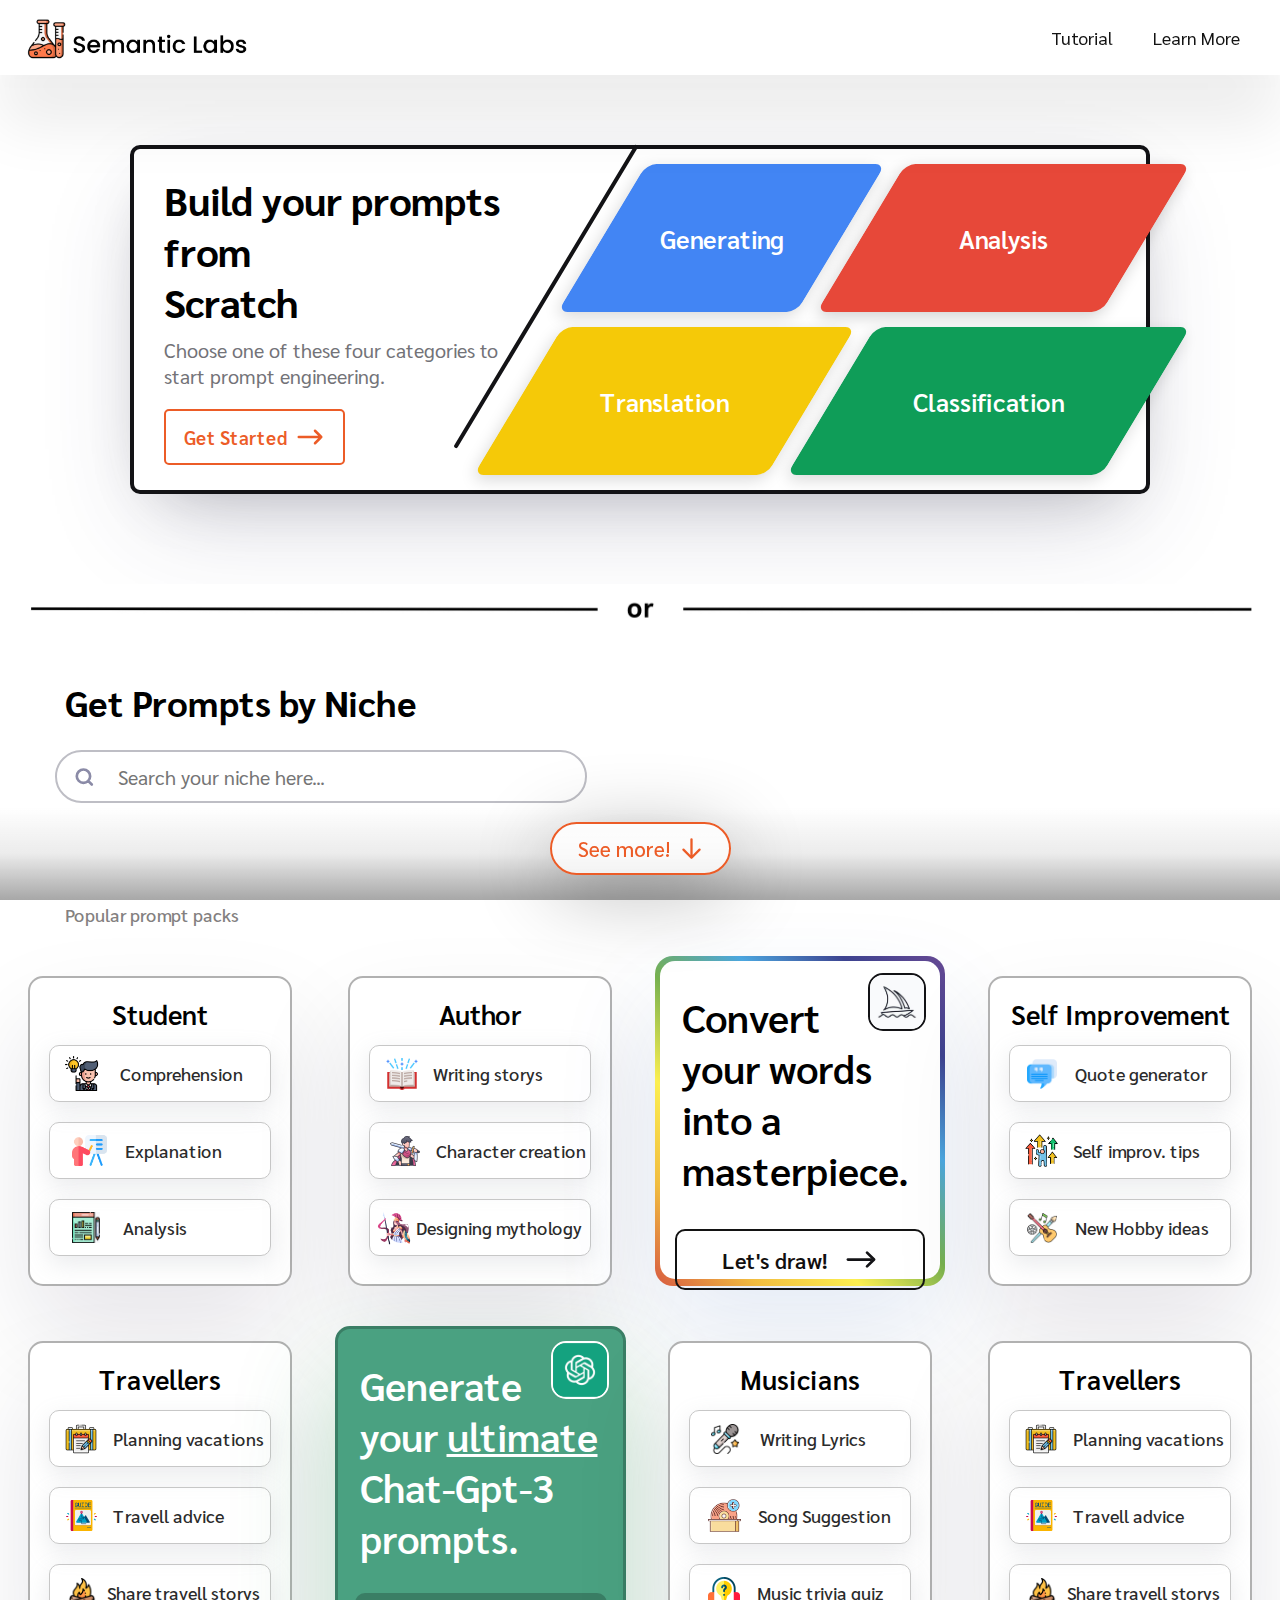
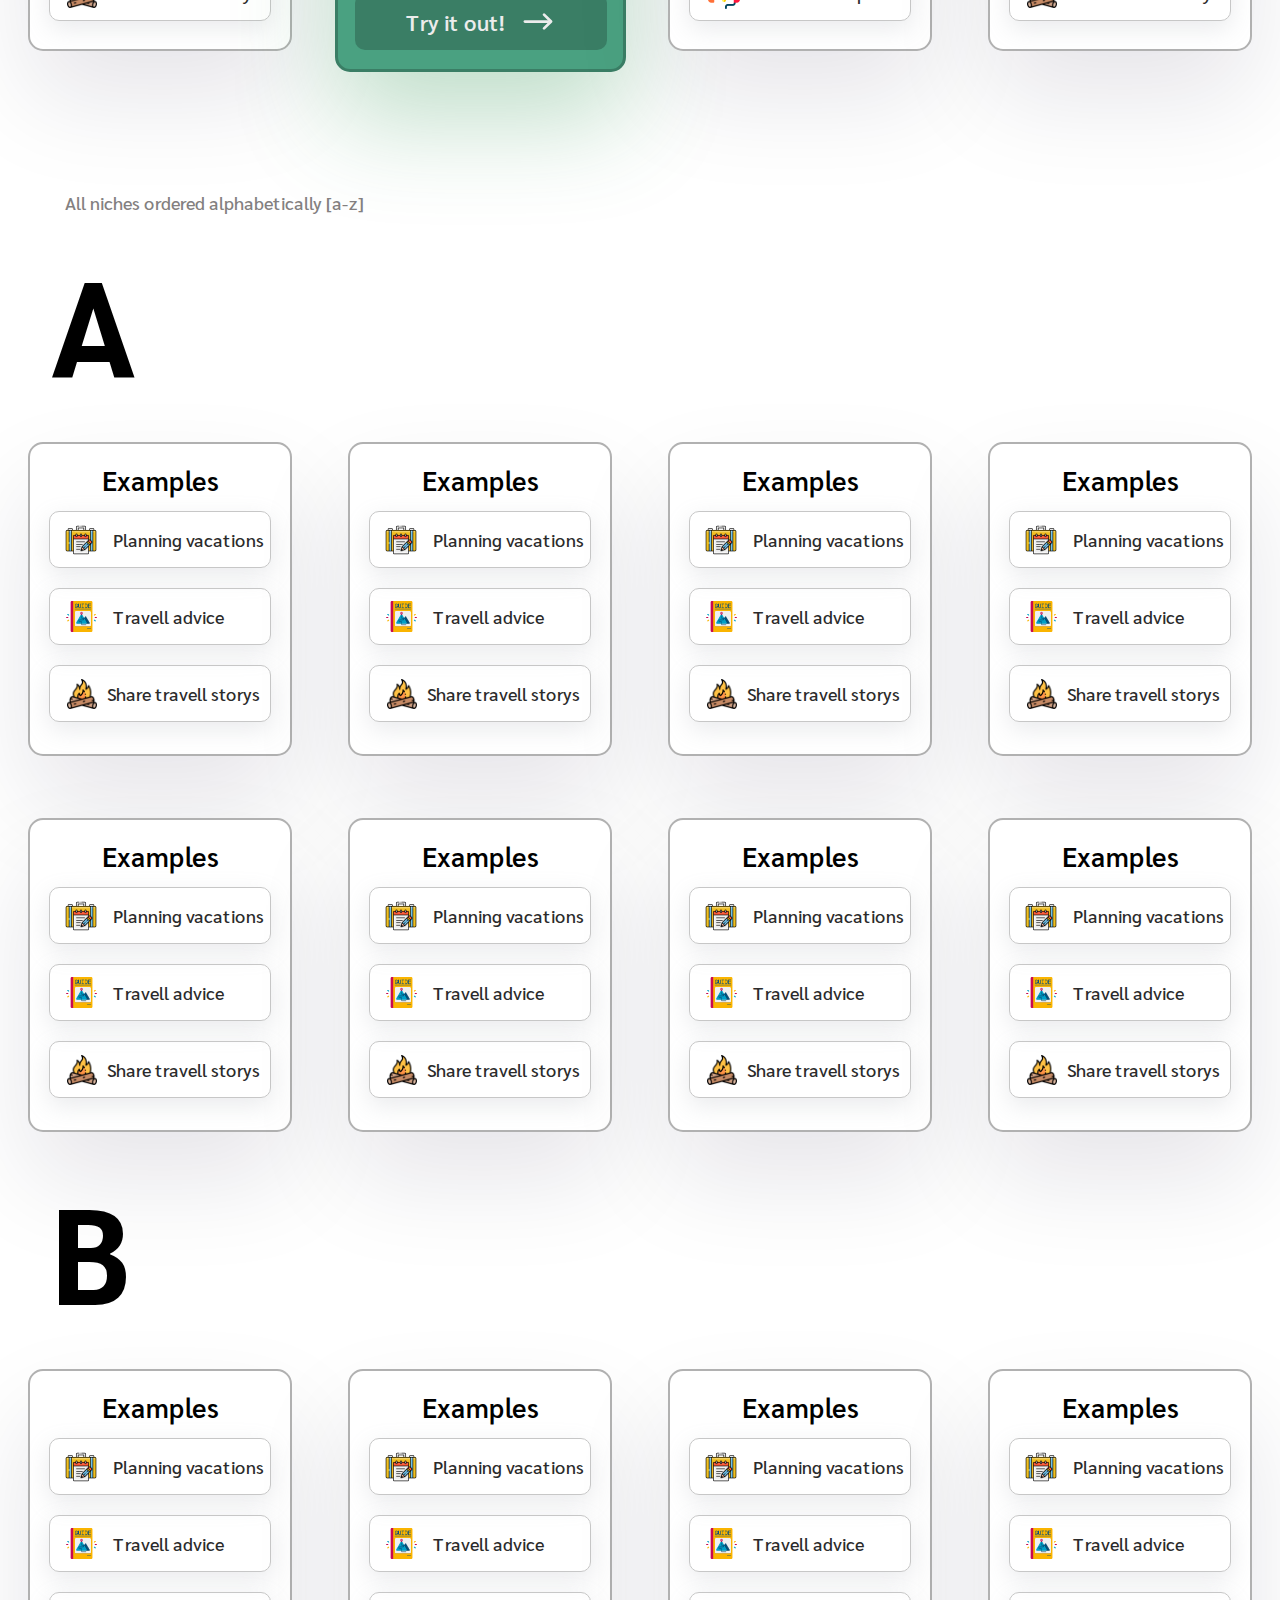
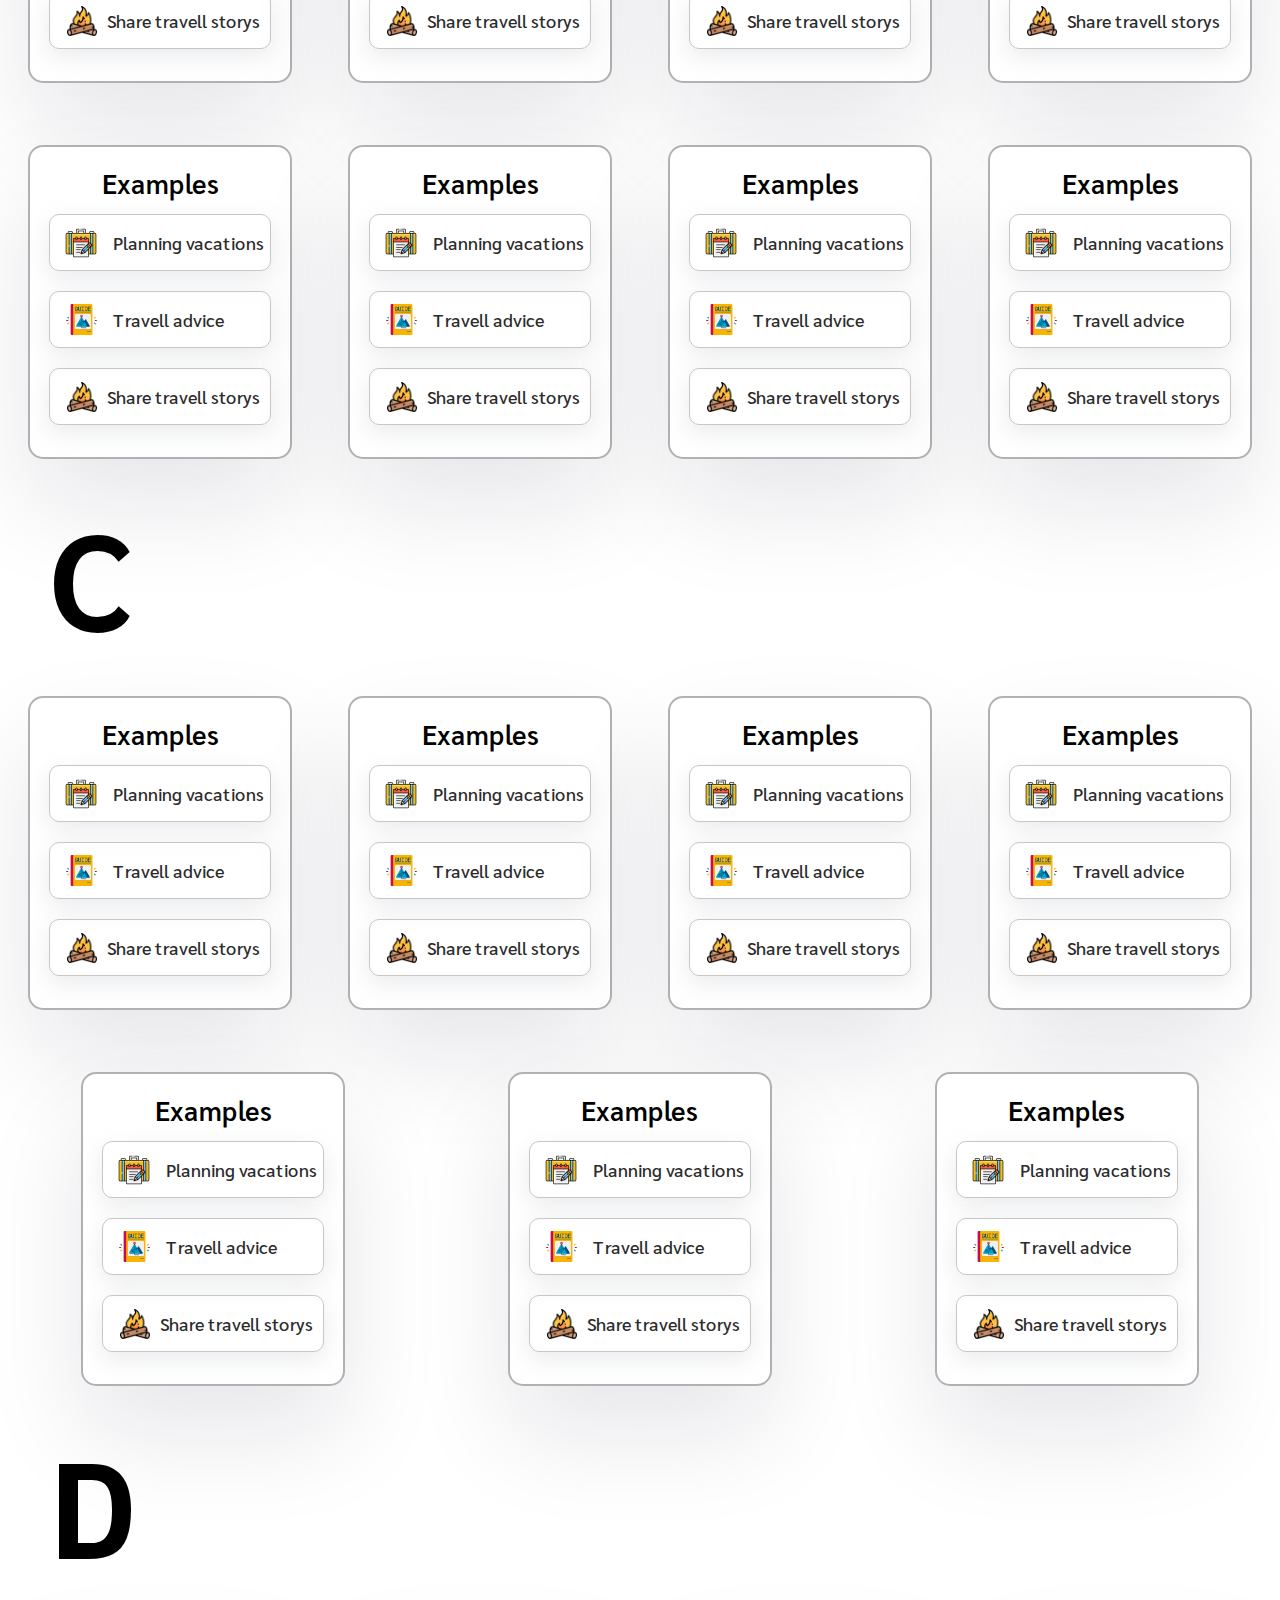
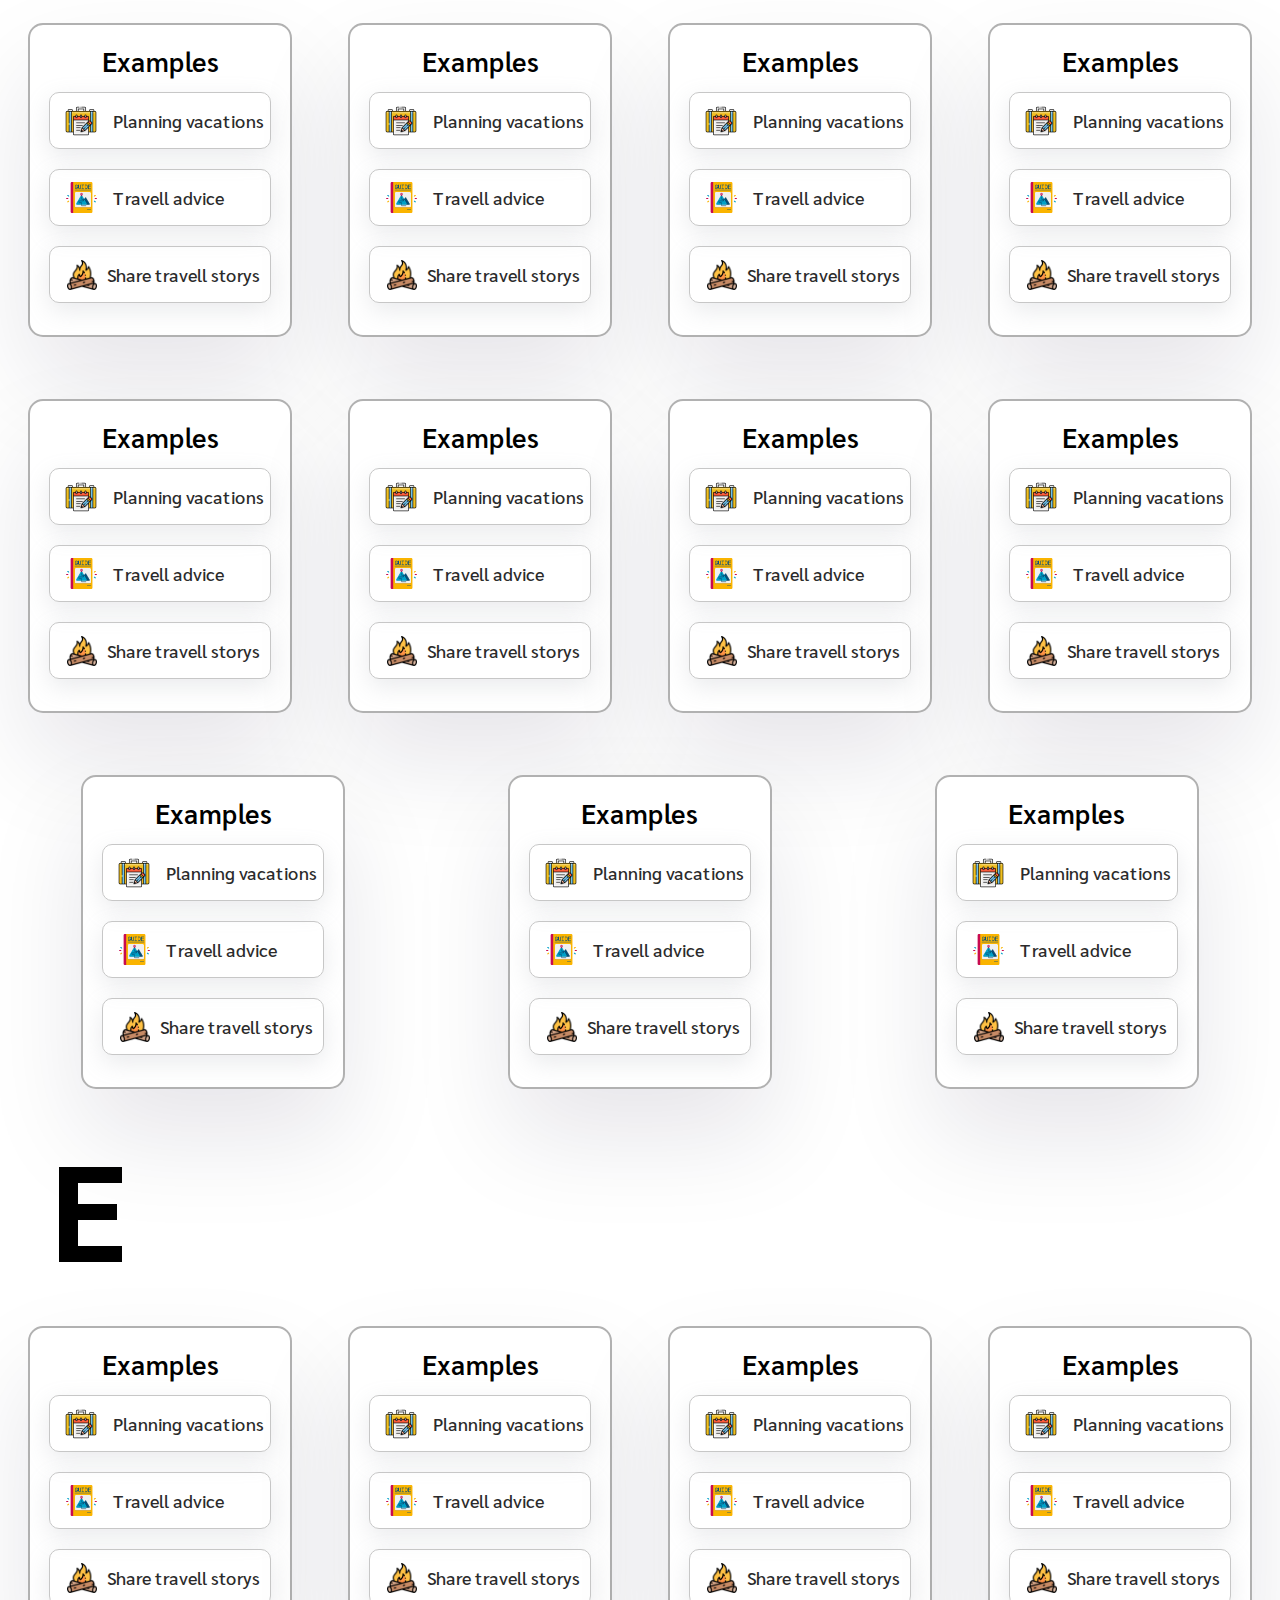
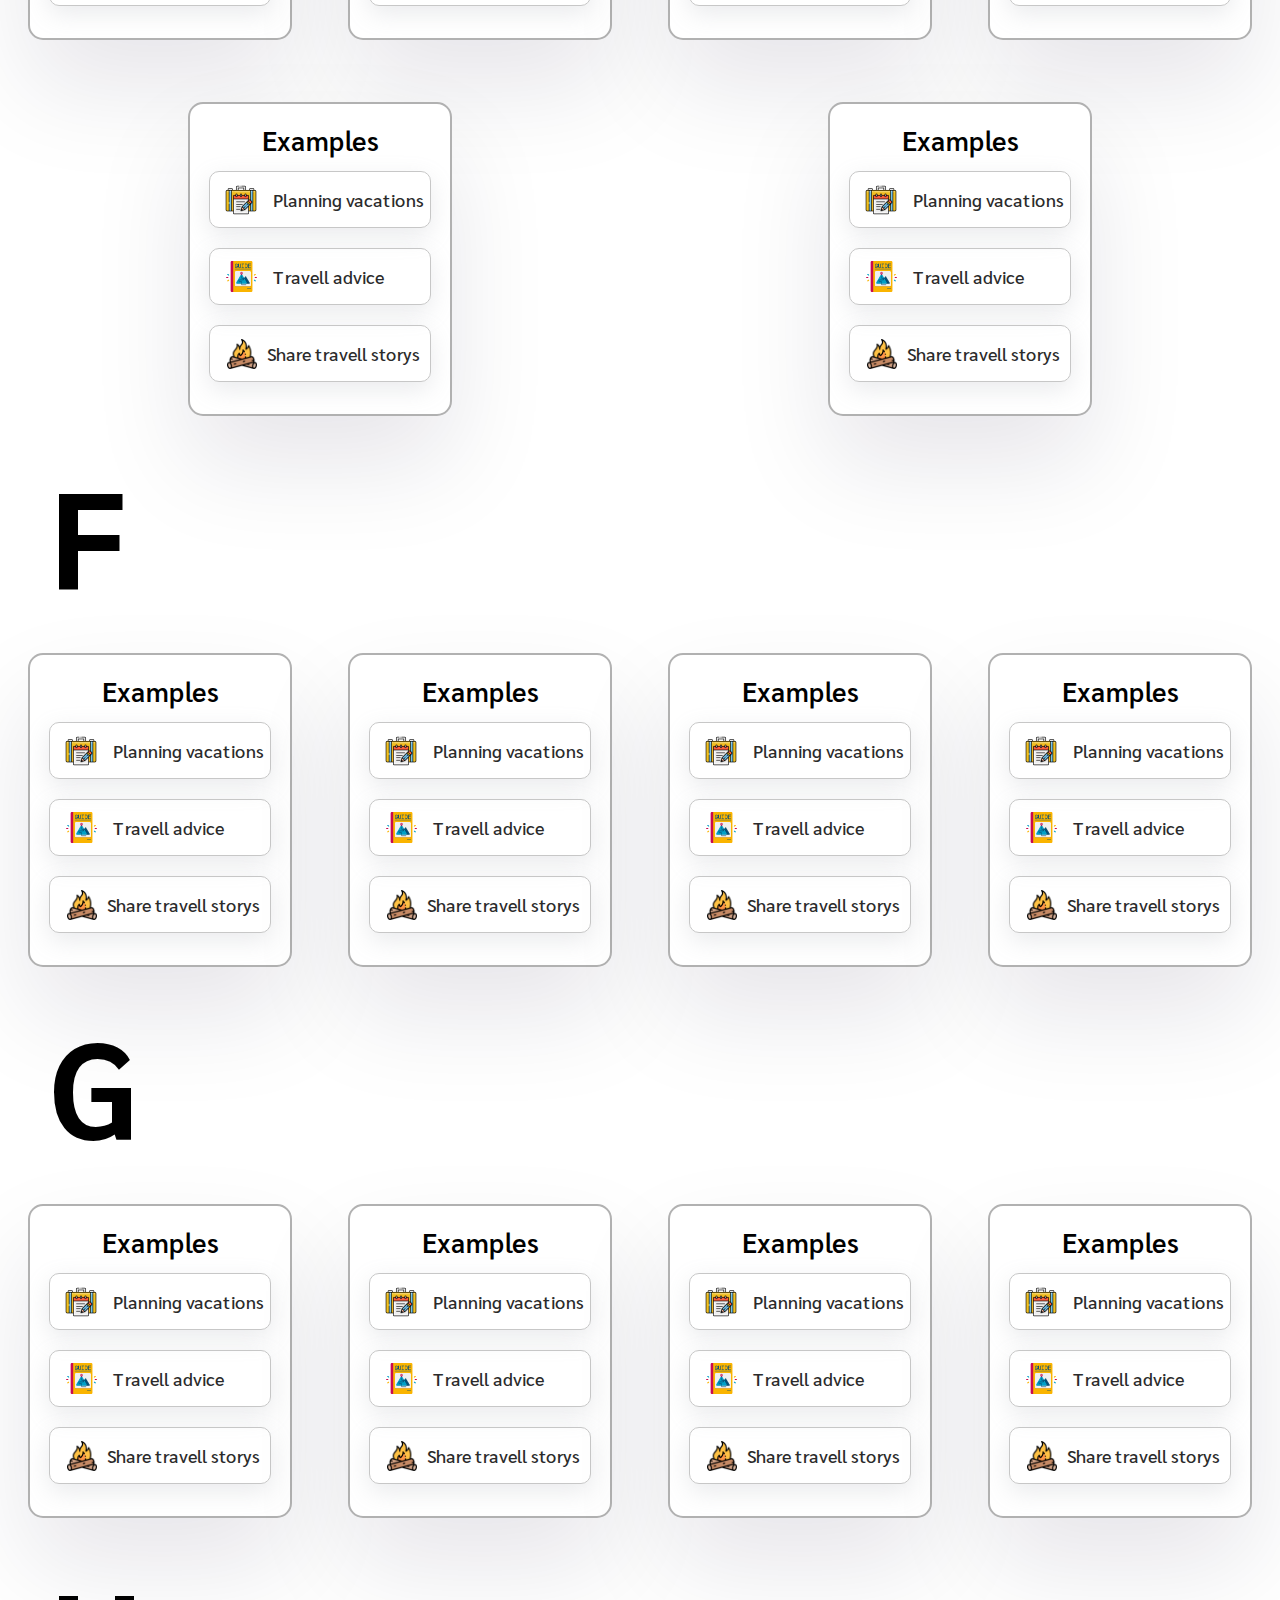
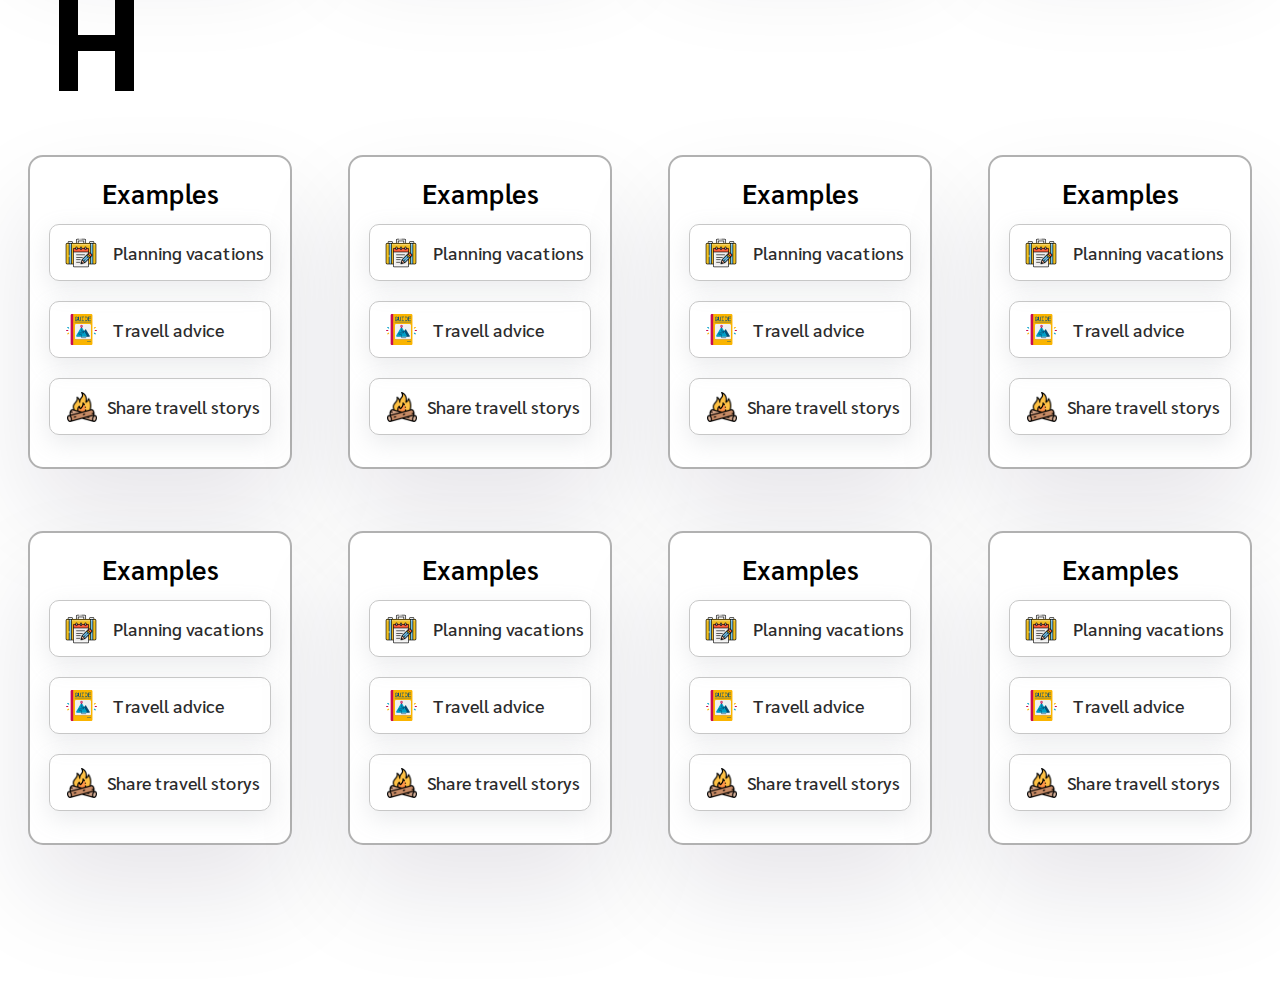
==== commit b5850713: "Pending changes exported from your codespace" ====
--- a/New Version SL/index.html
+++ b/New Version SL/index.html
@@ -6,9 +6,25 @@
     <meta http-equiv="X-UA-Compatible" content="IE=edge">
     <meta name="viewport" content="width=device-width, initial-scale=1.0">
     <title>Semantic Labs</title>
+    <meta name="title" content="SemanticLabs">
+    <meta name="description" content="Create, improve and customize your
+        prompts with Semantic Labs">
+    <meta name="keywords" content="Artificial intelligents, prompts,
+        chatgpt">
+    <meta name="robots" content="index, follow">
+    <meta http-equiv="Content-Type" content="text/html; charset=utf-8">
+    <meta name="language" content="English">
+    <meta name="author" content="Hakan Sermet, Asher Arell">
+    <meta property="og:type" content="website">
+    <meta property="og:title" content="Semantic Labs">
+    <meta property="og:description"
+        content="Customize and Create your own prompts to get the best results from your AI chat-bot. Get instant satisfiyng results!">
+    <meta property="og:image" content="">
+    <link rel="icon" href="assets/logo/bar-logo.png">
     <link rel="stylesheet" href="style.css">
     <link rel="stylesheet" href="sub-css/icons.css">
     <link rel="stylesheet" href="sub-css/single-niches.css">
+    <link rel="stylesheet" href="sub-css/btn.css">
 </head>
 
 <body>
@@ -25,9 +41,10 @@
                 <a href="">
                     <p>Learn More</p>
                 </a>
+                <!--
                 <button class="nav-btn">
                     Create Prompt
-                </button>
+                </button> -->
             </li>
         </ul>
     </nav>
@@ -65,7 +82,7 @@
                 <div class="pb-2">
                     <div class="intentions-container">
                         <div class="i-1">
-                            <p>Composition</p>
+                            <p>Generating</p>
                         </div>
                         <div class="i-2">
                             <p>Analysis</p>
@@ -139,7 +156,7 @@
                 <div class="niche-single-gallery">
                     <h5>Author</h5>
                     <section class="niche-gallery">
-                        <div class="first-text-icon-container text-icon-container">
+                        <div id="story" class="first-text-icon-container text-icon-container">
                             <img class="story-icon" src="assets/icons/story.png" alt="story writing icon">
                             <p>Writing storys</p>
                         </div>
@@ -203,7 +220,7 @@
                         <div class="text-icon-container">
                             <img class="self-improvement-icon" src="assets/icons/self-improvement.png"
                                 alt="self improvement icon">
-                            <p>Self improvement tips</p>
+                            <p>Self improv. tips</p>
                         </div>
 
                         <div class="text-icon-container">
@@ -1852,15 +1869,13 @@
             </svg></button>
     </div>
 
-
     <!-- comprehension section -->
-    <div class="comprehension-container">
+    <div class="story-container">
         <div class="side-banners">
-
             <div class="file-order-container">
                 <p>
-                    Students
-                    <em>/</em> Comprehension
+                    Authors
+                    <em> / </em> Writing storys
                 </p>
             </div>
             <div class="warning-reload-container">
@@ -1868,9 +1883,128 @@
                 </p>
             </div>
         </div>
+        <div class="instructions-container">
+            <h3>Choose your parameters, which you <br> want to add your Prompt.</h3>
+        </div>
+
+        <div class="parameters-selection-container">
+            <div class="parameters-selection-div-1">
+                <div class="parameters">
+                    <p id="story-genre-p">Genre </p>
+                    <p id="story-character-p">Characters</p>
+                    <p>Plot</p>
+                    <p>Dialogue</p>
+                    <p>Theme</p>
+                    <p>Create</p>
+                    <p>Structure</p>
+                    <p>Length</p>
+                    <p>Image inspiration</p>
+                    <p>Setting/Location</p>
+                    <p>Music inspiration</p>
+                    <p>Pacing</p>
+                    <p>Movie inspiration</p>
+                    <p>Conflict</p>
+                    <p>Book inspiration</p>
+                    <p>Author style</p>
+                </div>
+                <div class="clear-btn">
+                    <button>Clear all</button>
+                </div>
+            </div>
+            <div class="parameters-selection-div-2">
+                <div class="selected-parameters-container">
+                    <h4>Your selected parameters</h4>
+                    <button>Send prompt <svg class="send-svg" width="24px" height="24px" viewBox="0 0 24 24" fill="none"
+                            xmlns="http://www.w3.org/2000/svg" stroke="#ffffff" stroke-width="0.4800000000000001">
+                            <g id="SVGRepo_bgCarrier" stroke-width="0"></g>
+                            <g id="SVGRepo_tracerCarrier" stroke-linecap="round" stroke-linejoin="round"></g>
+                            <g id="SVGRepo_iconCarrier">
+                                <path
+                                    d="M20.33 3.66996C20.1408 3.48213 19.9035 3.35008 19.6442 3.28833C19.3849 3.22659 19.1135 3.23753 18.86 3.31996L4.23 8.19996C3.95867 8.28593 3.71891 8.45039 3.54099 8.67255C3.36307 8.89471 3.25498 9.16462 3.23037 9.44818C3.20576 9.73174 3.26573 10.0162 3.40271 10.2657C3.5397 10.5152 3.74754 10.7185 4 10.85L10.07 13.85L13.07 19.94C13.1906 20.1783 13.3751 20.3785 13.6029 20.518C13.8307 20.6575 14.0929 20.7309 14.36 20.73H14.46C14.7461 20.7089 15.0192 20.6023 15.2439 20.4239C15.4686 20.2456 15.6345 20.0038 15.72 19.73L20.67 5.13996C20.7584 4.88789 20.7734 4.6159 20.7132 4.35565C20.653 4.09541 20.5201 3.85762 20.33 3.66996ZM4.85 9.57996L17.62 5.31996L10.53 12.41L4.85 9.57996ZM14.43 19.15L11.59 13.47L18.68 6.37996L14.43 19.15Z"
+                                    fill="#ffffff"></path>
+                            </g>
+                        </svg></button>
+                    <!-- all selected parameters show up-->
+                    <div class="single-selected-parameters">
+                        <div id="story-sel-parameters-div-genre" class="single-selected-parameters-div">
+                        </div>
+                        <div id="story-sel-parameters-div-character" class=" single-selected-parameters-div">
+                            <p></p>
+                        </div>
+                        <div class="single-selected-parameters-div">
+                            <p></p>
+                        </div>
+                    </div>
+                </div>
+
+                <!-- container for user to select the parameters definition-->
+                <!-- for the genre container-->
+                <div id="story-genre-container" class="story-parameters-definition-container">
+                    <p class="selected-parameters-header">Genre</p>
+                    <p>Some Inspiration</p>
+                    <div class="inspiration-container">
+                        <p>Romance</p>
+                        <p>Tragedy</p>
+                        <p>Science Fiction</p>
+                        <p>Fantasy</p>
+                        <p>Horror</p>
+                    </div>
+                    <p>Your own input</p>
+                    <div class="users-input-container">
+                        <input id="input-story-genre" class="user-input" placeholder="Type it here..." type="text">
+                        <button id="saveGenreInput">Save</button>
+                    </div>
+                </div>
+                <!-- for characters container-->
+                <div id="story-character-container" class="story-parameters-definition-container">
+                    <p class="selected-parameters-header">Character</p>
+                    <p>Some Inspiration</p>
+                    <div class="inspiration-container">
+                        <p>Romance</p>
+                        <p>Tragedy</p>
+                        <p>Science Fiction</p>
+                        <p>Fantasy</p>
+                        <p>Horror</p>
+                    </div>
+                    <p>Your own input</p>
+                    <div class="users-input-container">
+                        <input id="input-story-character" class="user-input" placeholder="Type it here..." type="text">
+                        <button id="saveCharacterInput">Save</button>
+                    </div>
+                </div>
+
+                <!-- chat gpt response pops here up -->
+                <div class="gpt-response-container">
+                    <div class="send-prompt-container">
+
+                    </div>
+                    <h4>Chat Gpt's response</h4>
+                    <div class="gpt-response">
+                        <p id="gpt-response-here">After you have selected your parameters and send it to Chat Gpt the
+                            response is going to pop right here.</p>
+                        <div class="copy-response-container" onclick="copyToClipboard()">
+                            <p id="copy-to-text">
+                                Copy to cliboard <svg class="copy-svg" fill="#EA5E31" width="20px" height="20px"
+                                    viewBox="0 0 1920 1920" xmlns="http://www.w3.org/2000/svg" stroke="#EA5E31">
+                                    <g id="SVGRepo_bgCarrier" stroke-width="0"></g>
+                                    <g id="SVGRepo_tracerCarrier" stroke-linecap="round" stroke-linejoin="round"></g>
+                                    <g id="SVGRepo_iconCarrier">
+                                        <path
+                                            d="M0 1919.887h1467.88V452.008H0v1467.88ZM1354.965 564.922v1242.051H112.914V564.922h1242.051ZM1920 0v1467.992h-338.741v-113.027h225.827V112.914H565.035V338.74H452.008V0H1920ZM338.741 1016.93h790.397V904.016H338.74v112.914Zm0 451.062h790.397v-113.027H338.74v113.027Zm0-225.588h564.57v-112.913H338.74v112.913Z"
+                                            fill-rule="evenodd"></path>
+                                    </g>
+                                </svg>
+                            </p>
+                        </div>
+                    </div>
+                </div>
+            </div>
+        </div>
+
     </div>
 
     <script src="script.js"></script>
+    <script src="main.js"></script>
 </body>
 
 </html>--- a/New Version SL/style.css
+++ b/New Version SL/style.css
@@ -4,6 +4,8 @@
   font-family: "Sarabun";
   scroll-behavior: smooth;
   scroll-padding-top: 0px;
+  scroll-snap-type: mandatory x;
+  scroll-snap-align: center;
 }
 
 :root {
@@ -370,7 +372,7 @@
               border-radius: 15px;
               width: 260px;
               height: 100%;
-              transition: all 250ms ease 50ms;
+              transition: all 300ms ease 50ms;
               box-shadow: rgba(17, 12, 46, 0.1) 0px 48px 100px 0px;
             }
 
@@ -457,7 +459,7 @@
                 flex-direction: row;
                 align-items: center;
                 justify-content: center;
-                transition: all 240ms ease 30ms;
+                transition: all 260ms ease 30ms;
               }
 
                 .mid-journey-single-gallery > button:hover {
@@ -498,7 +500,7 @@
                   border-radius: 10px;
                   margin: 20px 0 0 0;
                   padding: 10px 0;
-                  transition: all 340ms ease 30ms;
+                  transition: all 440ms ease 50ms;
                 }
 
                   .text-icon-container:hover {
--- a/New Version SL/sub-css/icons.css
+++ b/New Version SL/sub-css/icons.css
@@ -1,5 +1,4 @@
 /* css code for icons */
-
 .comprehension-icon {
     height: auto;
     width: 35px;
@@ -110,11 +109,11 @@
 .self-improvement-icon {
     height: auto;
     width: 33px;
-    margin: 0 10px 0 10px;
+    margin: 0 15px 0 15px;
 }
 
 .hobbys-icon {
     height: auto;
-    width: 31px;
+    width: 30px;
     margin: 0 18px 0 17px;
 }
--- a/New Version SL/sub-css/single-niches.css
+++ b/New Version SL/sub-css/single-niches.css
@@ -1,7 +1,9 @@
 
 
-.comprehension-container {
+.story-container {
     z-index: 100;
+    position: fixed;
+    width: 100%;
 }
 
 .side-banners {
@@ -16,17 +18,18 @@
     padding: 6px 12px 6px 58px ;
     background-color: #ff6d381a;
     border: 1.5px solid #e96333;
+    border-radius: 0 5px 5px 0;
     transform: skew(-30deg);
     margin: 0.1px 0 0 0 ;
     box-shadow:
     4.9px 3.8px 5.3px rgba(0, 0, 0, 0.04),
     16.5px 12.7px 17.9px rgba(0, 0, 0, 0.06),
-    74px 57px 80px rgba(0, 0, 0, 0.1)
+    74px 57px 80px rgba(0, 0, 0, 0.08)
     ;
 }
     .warning-reload-container > p {
         font-size: 0.73rem;
-        color: #474444;
+        color: #646060;
         margin: 0;
         transform: skew(30deg);
         font-weight: 500;
@@ -34,6 +37,7 @@
 
 
     .file-order-container {
+        border-radius: 0 5px 0 0;
         margin: 0 0 0 20px;
         font-size: 0.97rem;
         font-weight: 600;
@@ -46,7 +50,7 @@
         box-shadow:
         4.3px 0px 5.3px rgba(0, 0, 0, 0.04),
         14.3px 0px 17.9px rgba(0, 0, 0, 0.06),
-        64px 0px 80px rgba(0, 0, 0, 0.1)
+        64px 0px 80px rgba(0, 0, 0, 0.08)
         ;
     }
 
@@ -56,3 +60,294 @@
             transform: skew(30deg);
             color: rgb(83, 83, 83);
         }
+
+    .instructions-container {
+        position: fixed;
+        top: 130px;
+        text-align: center;
+        width: 100%;
+    }
+        .instructions-container > h3 {
+            font-size: 2rem;
+            color: #252525;
+            margin: 0 0 0 135px;
+        }
+
+    /* grid layout for parameters selection */
+    .parameters-selection-container { 
+        display: grid; 
+        grid-template-columns: auto 1fr; 
+        grid-template-rows: 1fr; 
+        grid-column-gap: 0px;
+        grid-row-gap: 0px; 
+        border: 3px solid #B1B1B1;
+        width: 87%;
+        margin: 0 auto;
+        border-radius: 7px;
+        box-shadow:
+        0px 0px 29.4px rgba(0, 0, 0, 0.049),
+        0px 0px 64.4px rgba(0, 0, 0, 0.054),
+        0px 0px 198px rgba(0, 0, 0, 0.13)
+      ;
+        }
+
+        .parameters-selection-div-1 { 
+            /* border-right: 2px solid #dad9d9; */
+            grid-area: 1 / 1 / 2 / 2;
+            width: auto; 
+            height: auto;
+            padding: 0 20px;
+            margin: 0 0 0 5px;
+            text-align: left;
+        } 
+            .parameters {
+                margin: 25px 0 0 0;
+                padding: 0 15px;
+                height: 36%;
+                overflow-y: scroll;
+            }
+            .parameters > p {
+                padding: 20px 10px;
+                margin: 0px 0 0px 0;
+                border-bottom: 2px solid rgba(214, 214, 214, 0.678);
+                color: #2B2b2b;
+                border-radius: 0px;
+                transition: all 280ms ease 100ms;
+            }
+            .parameters > p:hover {
+                background: rgba(179, 179, 179, 0.082);
+                border-radius: 7px 7px 0 0;
+                border-bottom: 2px solid #ff6c37;
+                margin: 7px 0 4px 0;
+            }
+        /* .parameters > p:nth-child(1) {
+            border: 2px solid #F5C272;
+        }
+        .parameters > p:nth-child(2) {
+            border: 2px solid rgb(41, 95, 245);
+        }
+        .parameters > p:nth-child(3) {
+            border: 2px solid #BFB7FA;
+        } */
+
+            .clear-btn {
+                width: 100%;
+                margin: 25px 0 0 0;
+                border-top: 1.5px solid #d3d3d3;
+            }
+                .clear-btn > button {
+                    --clr: #d13d32;
+                    font-size: 1.12rem;
+                    font-weight: 500;
+                    background-color: #ca3b310c;
+                    border-radius: 8px;
+                    border: solid 2.2px var(--clr);
+                    color: var(--clr);
+                    width: 98%;
+                    height: 52px;
+                    margin: 28px 0 0 0;
+                    transition: all 300ms ease 60ms ;
+                }
+                    .clear-btn > button:hover {
+                        border: solid 2.2px var(--clr);
+                        color: white;
+                        background-color: var(--clr);
+                    }
+
+                /* container where users define their parameters*/
+                .story-parameters-definition-container {
+                    width: 86%;
+                    border-bottom: 1.5px solid rgb(207, 207, 207);
+                    border-radius: 0px;
+                    padding:  0 0 30px 0;
+                    margin: 0px auto 0 auto;
+                    visibility: hidden;
+                    height: 0px;
+                }
+                    .story-parameters-definition-container > p:not(:first-child) {
+                        color: rgb(136, 130, 130);
+                        margin: 0;
+                        font-size: 1rem;
+                        margin: 0 0 15px 0;
+                    }
+                    .selected-parameters-header {
+                        font-size: 1.5rem;
+                        color: #ff6c37;
+                        margin: 0 0 25px 0;
+                    }
+                    .inspiration-container {
+                        display: flex;
+                        flex-direction: row;
+                    }
+                        .inspiration-container > p {
+                            margin: 0px 30px 40px 0;
+                            color: #252525;
+                            border: 2.3px solid rgb(15, 22, 114);
+                            border-radius: 7px;
+                            padding: 13px 27px;
+                            transition: all 340ms ease 100ms;
+                        }
+                            .inspiration-container > p:hover {
+                                transform: translateY(-7%);
+                                box-shadow:
+                                0px 10px 32px rgba(48, 13, 202, 0.135)
+                              ;                               
+                            }
+                    .users-input-container {
+                        display: flex;  
+                        flex-direction: row;
+                    }
+                        .user-input {
+                            font-size: 1.03rem;
+                            width: 37%;
+                            transition: all 420ms ease-in 100ms;
+                        }
+                            .user-input:focus {
+                                outline: none;
+                                width: 50%;
+                                transform: scale(1.03);
+                            }
+                        .users-input-container > button {
+                            font-size: 1rem;
+                            margin: 0 0 0 20px;
+                            border-radius: 6px;
+                            padding: 9px 30px;
+                            border: 2px solid #ff6c37;
+                            color: #ff6c37;
+                            background-color: #ff6c3711;
+                            transition: all 450ms ease 100ms;
+                        }
+                            .users-input-container > button:hover {
+                                background-color: #ff6c37;
+                                color: white;
+                                transform: translateY(-7%);
+                            }
+
+        .parameters-selection-div-2 {
+            grid-area: 1 / 2 / 2 / 3;
+            overflow-y: scroll;
+            height: 41.5%;
+            margin: 45px 0 0px 0;
+            border-left: 2px solid rgb(163, 163, 163);
+        } 
+
+        /* delected parameters */
+        .selected-parameters-container {
+            visibility: visible;
+            position: relative;
+        }
+            .selected-parameters-container > h4 {
+                font-size: 1.75rem;
+                color: hsl(0, 0%, 17%);
+                margin: 20px 0 0px 55px;
+            }
+            .selected-parameters-container > button {
+                position: absolute;
+                top: 2px;
+                right: 100px;
+                border-radius: 7px;
+                background-color: #ff6c37;
+                color: white;
+                display: flex;
+                flex-direction: row;
+                align-items: center;
+                font-size: 1rem;
+                border: none;
+                font-weight: 600;
+                padding: 13px 20px;
+                transition: all 200ms ease 20ms;
+
+                box-shadow: rgba(0, 0, 0, 0.24) 0px 3px 8px;
+            }
+                .selected-parameters-container > button:hover {
+                    background-color: #f36b39;
+                    transform: translateX(10%) rotate(2.5deg);
+                }
+                .selected-parameters-container > button:active {
+                    transform: scale(0.96) rotate(7.5deg);
+                }
+                .send-svg {
+                    margin: 3px 0 0 10px;
+                    transition: all 230ms ease 70ms;
+                }
+                .selected-parameters-container > button:hover .send-svg {
+                    transform: rotate(45deg);
+                }
+            .single-selected-parameters {
+                width: 86%;
+                height: 3;               
+                margin: 25px auto 25px auto;
+                display: flex;
+                flex-direction: row;
+                flex-wrap: wrap;
+            }
+                    .single-selected-parameters > div  {
+                    visibility: hidden;
+                    border: 2px solid #C7C7C7;
+                    overflow: scroll;
+                    padding: 20px;
+                    margin: 25px 35px 0px 0;
+                    border-radius: 10px;
+                    box-shadow:
+                    0px 4px 80px rgba(0, 0, 0, 0.07)
+                  ;
+                    }
+
+            /* gpt response pops up */
+            .gpt-response-container > h4 {
+                font-size: 1.75rem;
+                color: #2B2b2b;
+                margin: 25px 0 25px 55px;
+            }
+            .send-prompt-container {
+                width: 100%;
+                text-align: center;
+            }    
+            .gpt-response {
+                width: 90%;
+                height: 300px;
+                position: relative;
+                /* box-shadow:
+                0px 0px 161px rgba(255, 106, 7, 0.11)
+                ; */
+            }
+                #gpt-response-here {
+                    margin: 40px 0 0 55px;
+                }
+                .copy-response-container {
+                    border-radius: 7px;
+                    position: absolute;
+                    top: -90px;
+                    right: 0;
+                    margin: 0;
+                    padding: 13px 13px 13px 16px;
+                    background-color: #e95f310c;
+                    border: 2px solid  rgb(253, 81, 24);
+                    transition: all 350ms ease 120ms;
+                }
+                    .copy-response-container > p {
+                        margin: 0;
+                        color:  rgb(253, 81, 24);
+                        font-weight: 500;
+                        font-size: 0.86rem;
+                        display: flex;
+                        flex-direction: row;
+                        align-items: center;
+                        transition: all 350ms ease 100ms;
+                    }
+                    .copy-svg {
+                        margin: 0 0 0 13px;
+                        z-index: 100;
+                        transition: all 350ms ease 100ms;
+                    }
+                        .copy-response-container:hover {
+                            background-color: rgb(253, 81, 24) ;
+                        }
+                        .copy-response-container:hover > p {
+                            color: white;
+                        }
+                        .copy-response-container:hover .copy-svg {
+                            stroke: white;
+                            fill: white;
+                        }
+            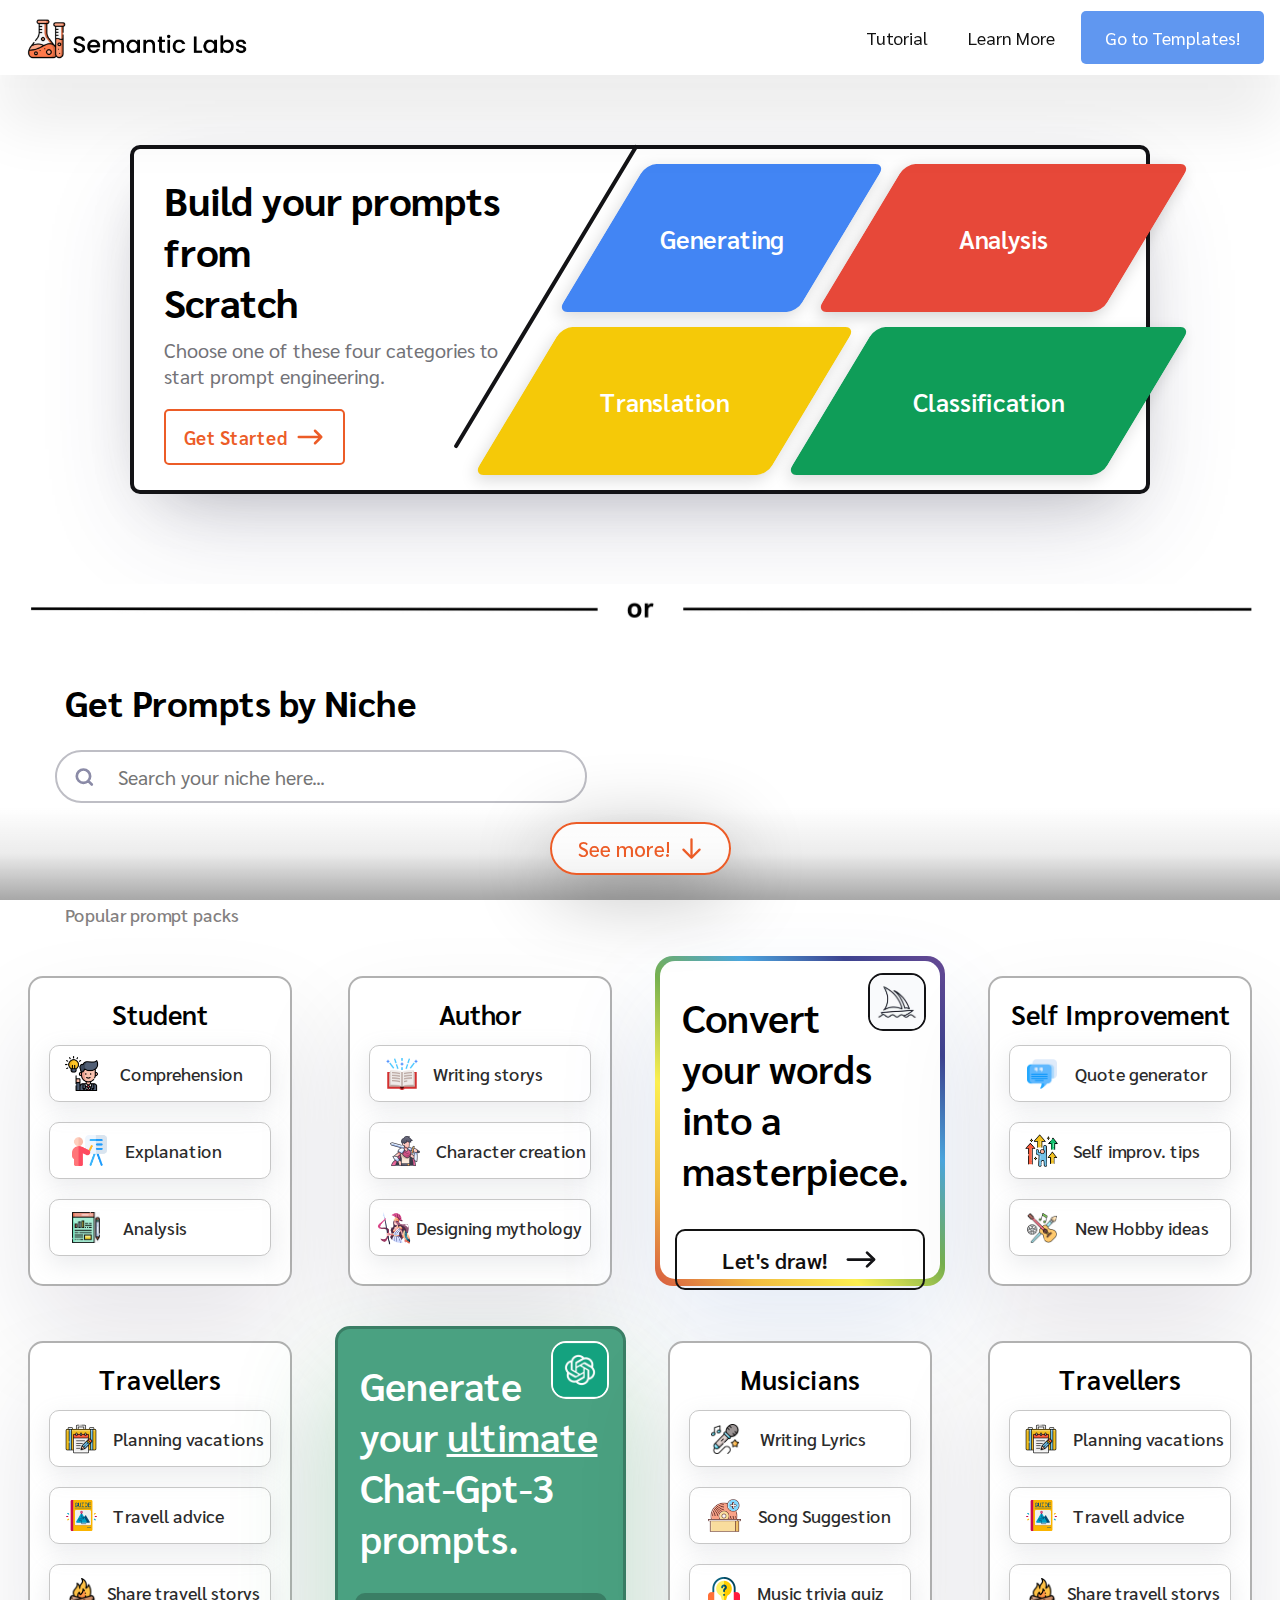
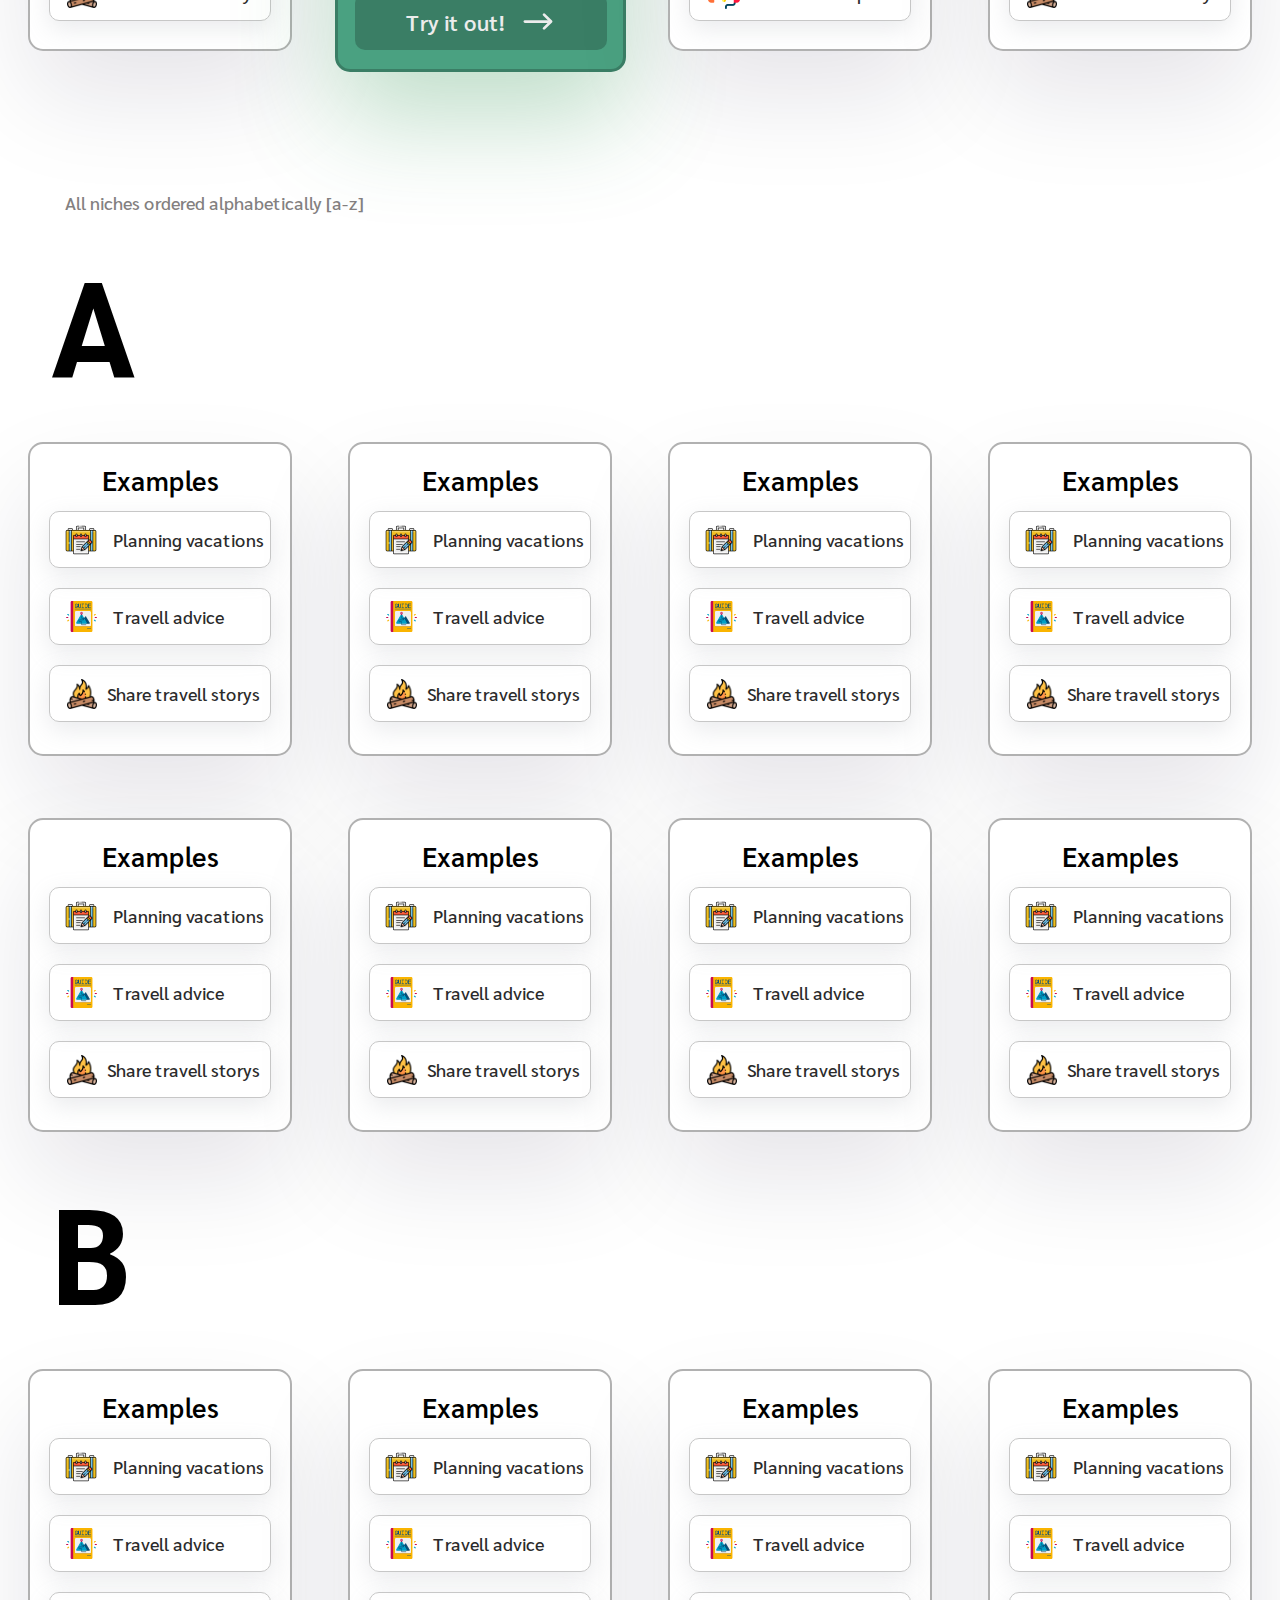
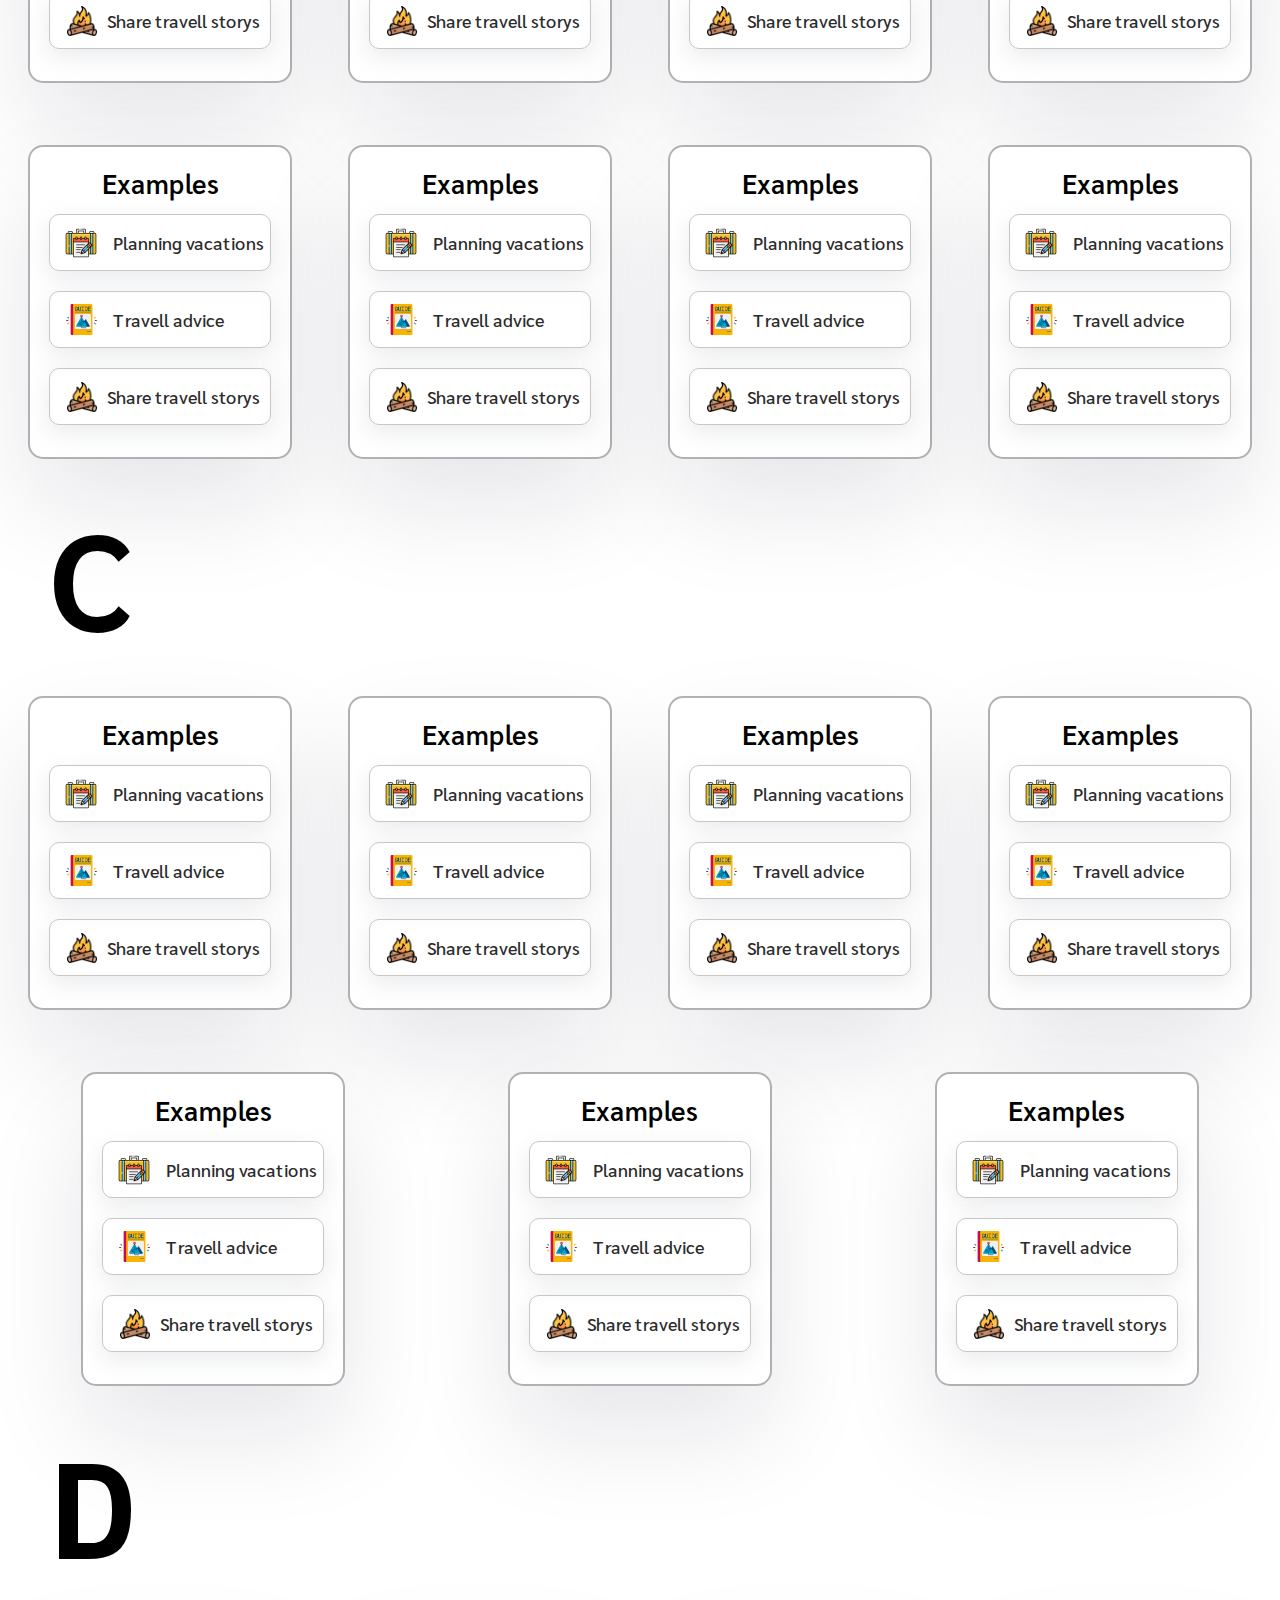
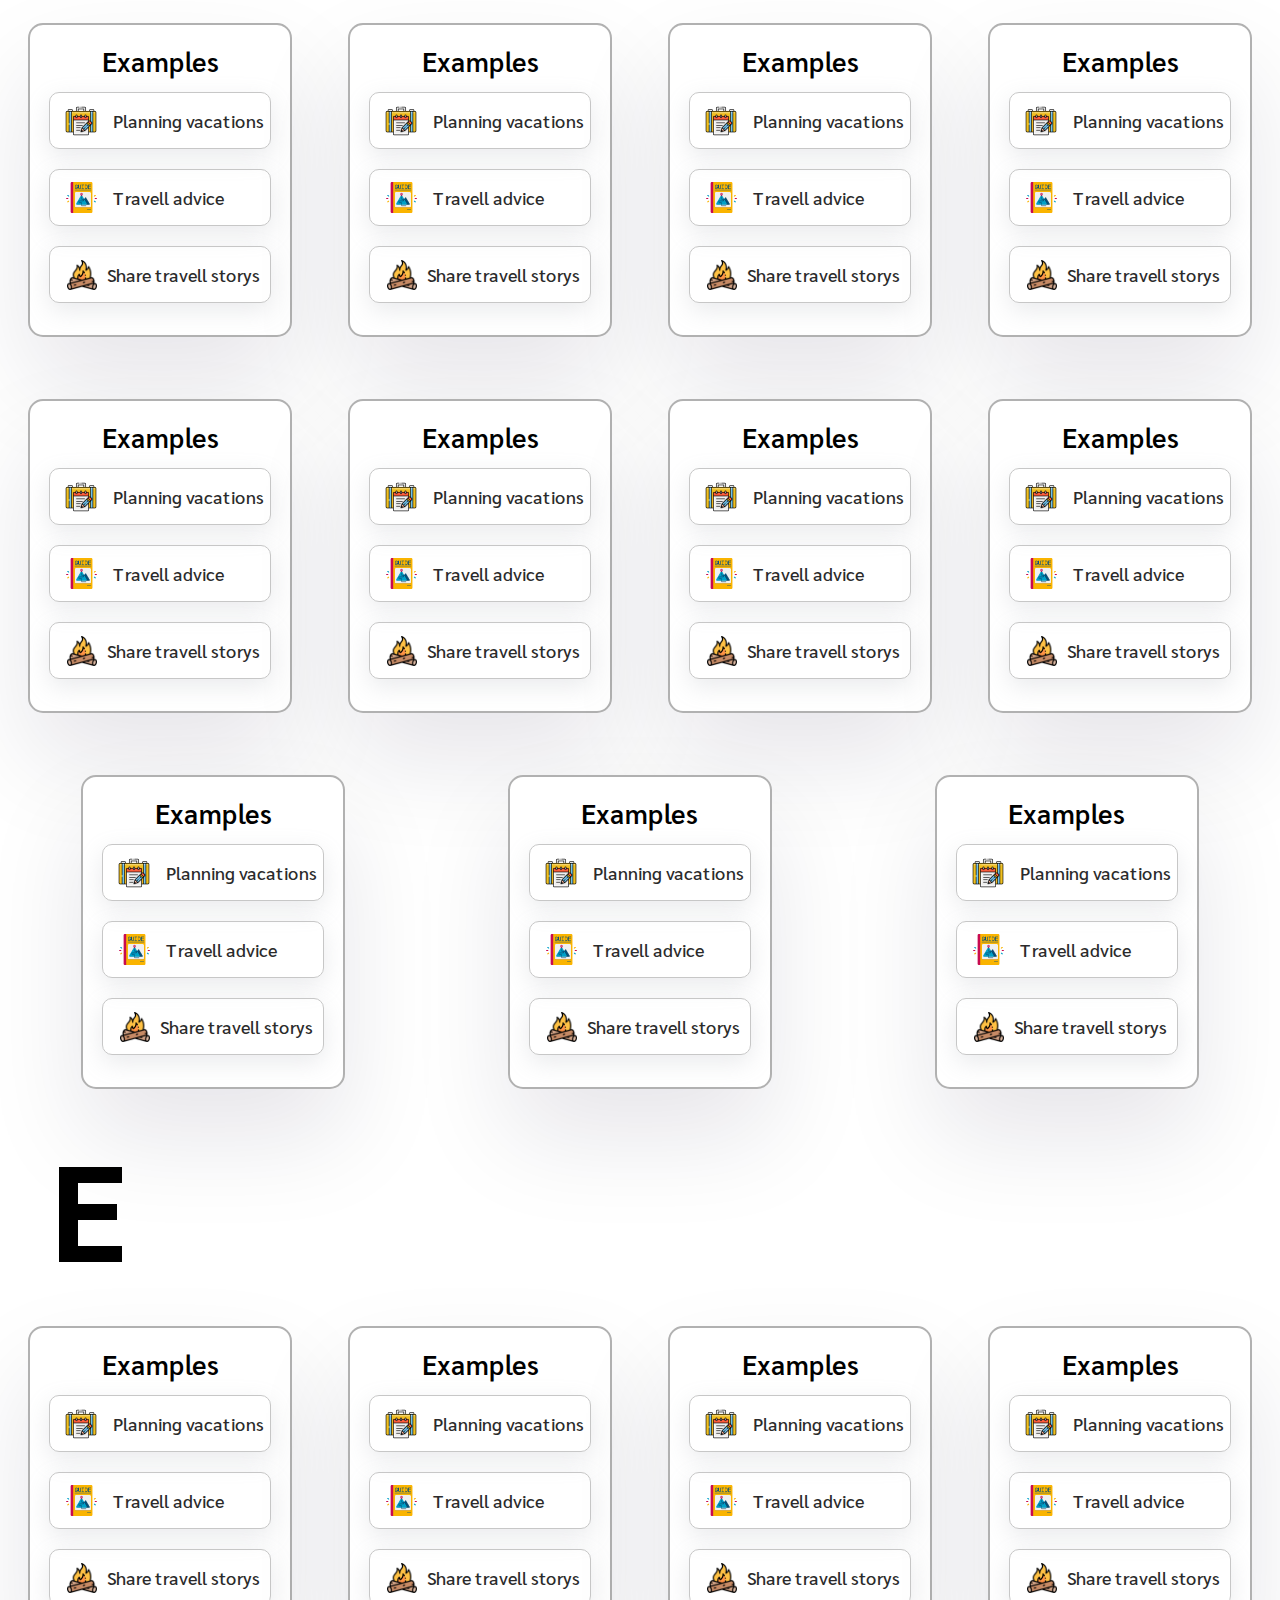
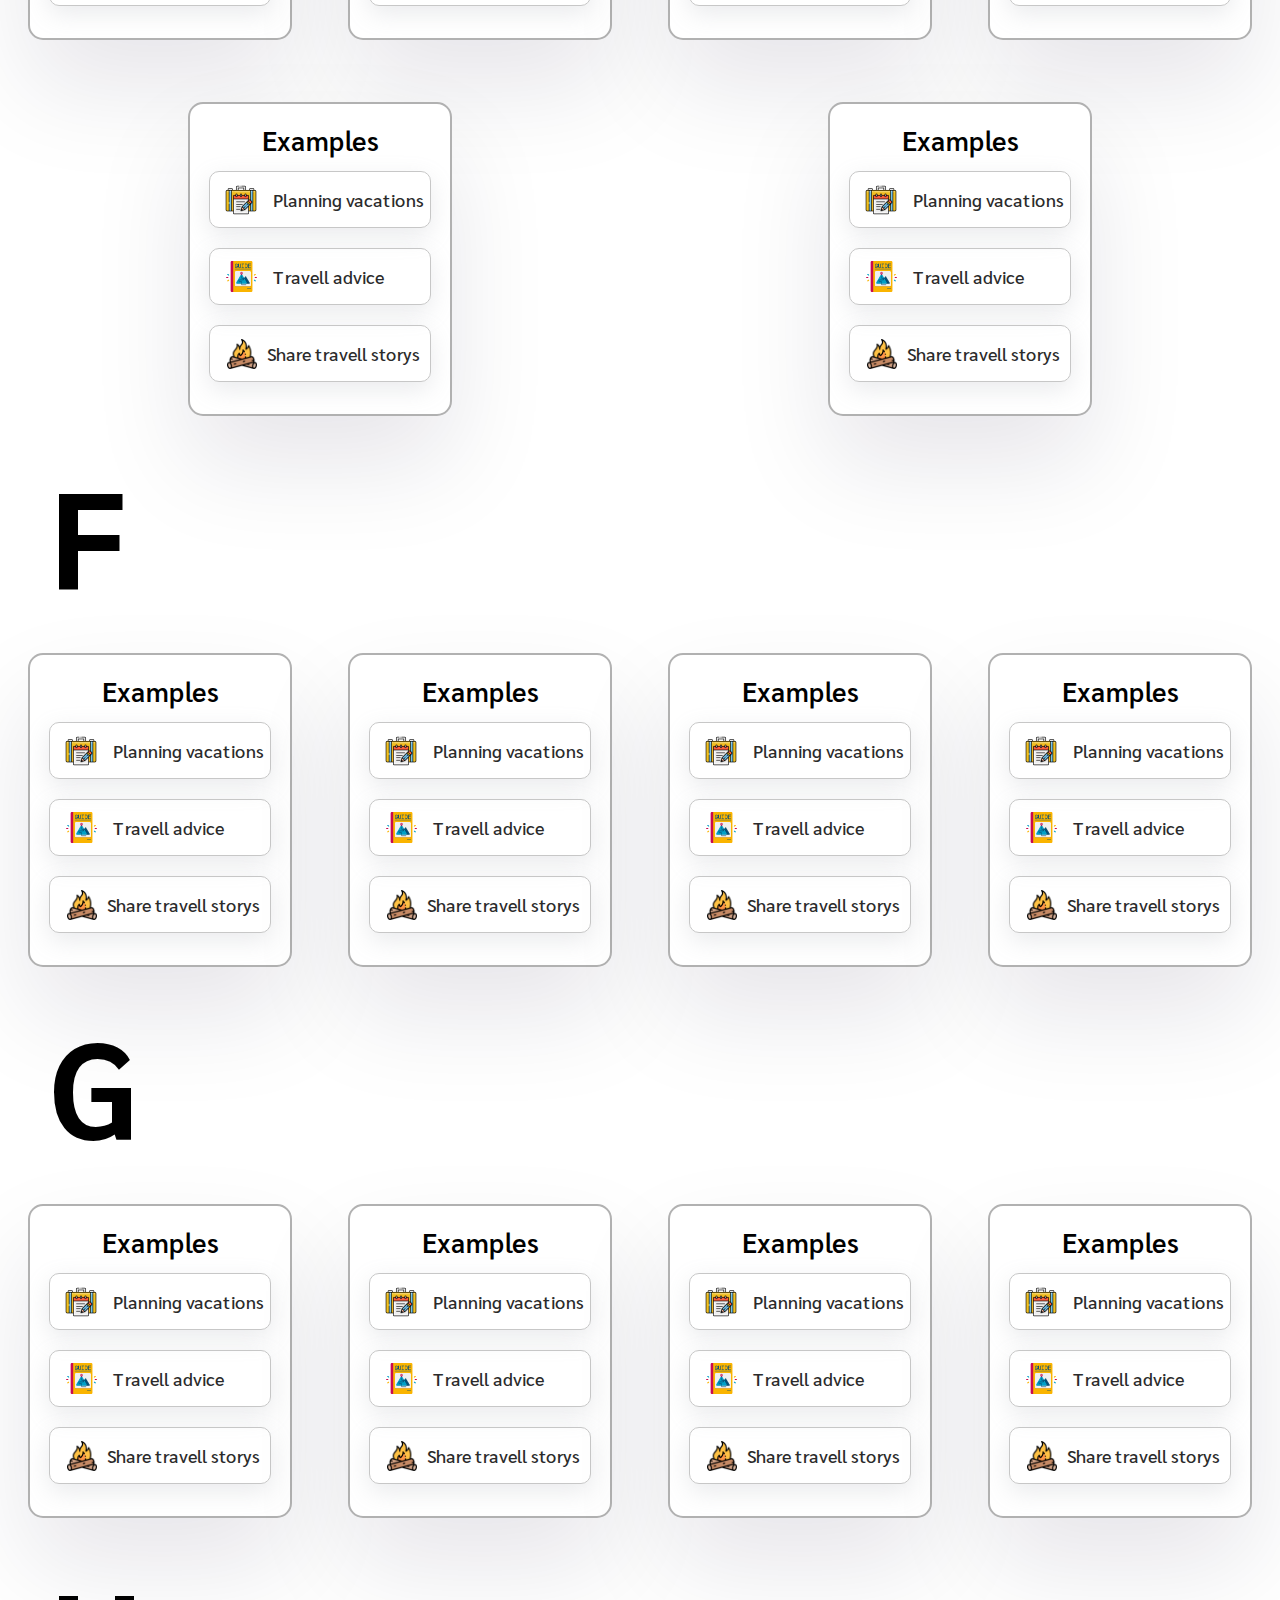
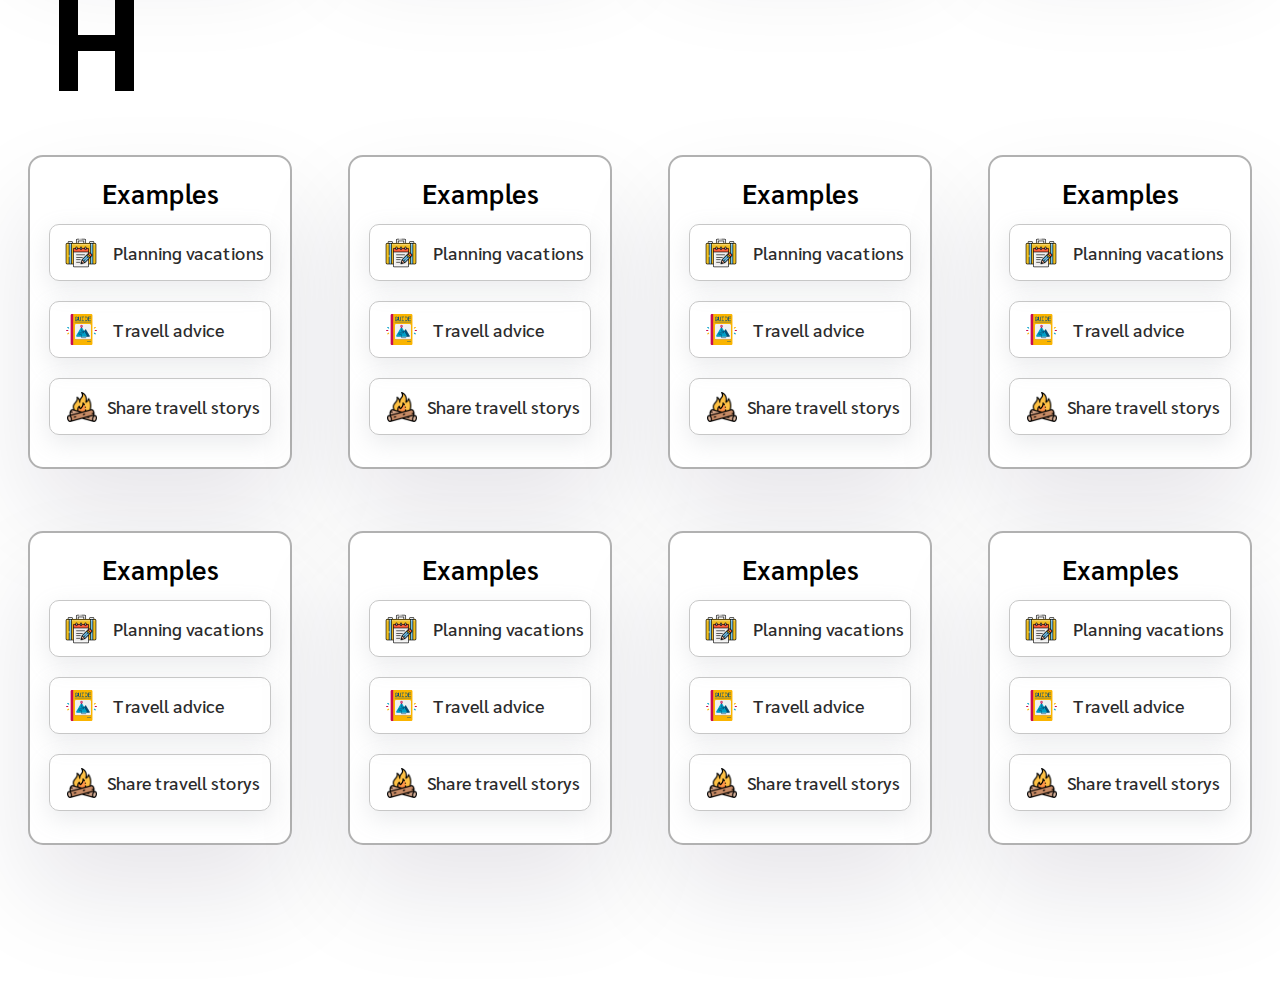
==== commit c1237c30: "Pending changes exported from your codespace" ====
--- a/New Version SL/index.html
+++ b/New Version SL/index.html
@@ -21,14 +21,14 @@
         content="Customize and Create your own prompts to get the best results from your AI chat-bot. Get instant satisfiyng results!">
     <meta property="og:image" content="">
     <link rel="icon" href="assets/logo/bar-logo.png">
+    <link rel="stylesheet" href="sub-css/icons.css">
     <link rel="stylesheet" href="style.css">
-    <link rel="stylesheet" href="sub-css/icons.css">
     <link rel="stylesheet" href="sub-css/single-niches.css">
     <link rel="stylesheet" href="sub-css/btn.css">
 </head>
 
 <body>
-
+    
     <nav>
         <ul>
             <li>
@@ -45,6 +45,7 @@
                 <button class="nav-btn">
                     Create Prompt
                 </button> -->
+                <a href="templates-app/templates.html"><button class="templates-btn">Go to Templates!</button></a>
             </li>
         </ul>
     </nav>
@@ -1892,7 +1893,7 @@
                 <div class="parameters">
                     <p id="story-genre-p">Genre </p>
                     <p id="story-character-p">Characters</p>
-                    <p>Plot</p>
+                    <p id="story-plot-p">Plot</p>
                     <p>Dialogue</p>
                     <p>Theme</p>
                     <p>Create</p>
@@ -1908,31 +1909,29 @@
                     <p>Author style</p>
                 </div>
                 <div class="clear-btn">
-                    <button>Clear all</button>
+                    <button id="clear-all-btn">Clear all</button>
                 </div>
             </div>
             <div class="parameters-selection-div-2">
                 <div class="selected-parameters-container">
                     <h4>Your selected parameters</h4>
                     <button>Send prompt <svg class="send-svg" width="24px" height="24px" viewBox="0 0 24 24" fill="none"
-                            xmlns="http://www.w3.org/2000/svg" stroke="#ffffff" stroke-width="0.4800000000000001">
-                            <g id="SVGRepo_bgCarrier" stroke-width="0"></g>
-                            <g id="SVGRepo_tracerCarrier" stroke-linecap="round" stroke-linejoin="round"></g>
-                            <g id="SVGRepo_iconCarrier">
-                                <path
-                                    d="M20.33 3.66996C20.1408 3.48213 19.9035 3.35008 19.6442 3.28833C19.3849 3.22659 19.1135 3.23753 18.86 3.31996L4.23 8.19996C3.95867 8.28593 3.71891 8.45039 3.54099 8.67255C3.36307 8.89471 3.25498 9.16462 3.23037 9.44818C3.20576 9.73174 3.26573 10.0162 3.40271 10.2657C3.5397 10.5152 3.74754 10.7185 4 10.85L10.07 13.85L13.07 19.94C13.1906 20.1783 13.3751 20.3785 13.6029 20.518C13.8307 20.6575 14.0929 20.7309 14.36 20.73H14.46C14.7461 20.7089 15.0192 20.6023 15.2439 20.4239C15.4686 20.2456 15.6345 20.0038 15.72 19.73L20.67 5.13996C20.7584 4.88789 20.7734 4.6159 20.7132 4.35565C20.653 4.09541 20.5201 3.85762 20.33 3.66996ZM4.85 9.57996L17.62 5.31996L10.53 12.41L4.85 9.57996ZM14.43 19.15L11.59 13.47L18.68 6.37996L14.43 19.15Z"
-                                    fill="#ffffff"></path>
-                            </g>
-                        </svg></button>
+                        xmlns="http://www.w3.org/2000/svg" stroke="#ffffff" stroke-width="0.4800000000000001">
+                        <g id="SVGRepo_bgCarrier" stroke-width="0"></g>
+                        <g id="SVGRepo_tracerCarrier" stroke-linecap="round" stroke-linejoin="round"></g>
+                        <g id="SVGRepo_iconCarrier">
+                            <path
+                                d="M20.33 3.66996C20.1408 3.48213 19.9035 3.35008 19.6442 3.28833C19.3849 3.22659 19.1135 3.23753 18.86 3.31996L4.23 8.19996C3.95867 8.28593 3.71891 8.45039 3.54099 8.67255C3.36307 8.89471 3.25498 9.16462 3.23037 9.44818C3.20576 9.73174 3.26573 10.0162 3.40271 10.2657C3.5397 10.5152 3.74754 10.7185 4 10.85L10.07 13.85L13.07 19.94C13.1906 20.1783 13.3751 20.3785 13.6029 20.518C13.8307 20.6575 14.0929 20.7309 14.36 20.73H14.46C14.7461 20.7089 15.0192 20.6023 15.2439 20.4239C15.4686 20.2456 15.6345 20.0038 15.72 19.73L20.67 5.13996C20.7584 4.88789 20.7734 4.6159 20.7132 4.35565C20.653 4.09541 20.5201 3.85762 20.33 3.66996ZM4.85 9.57996L17.62 5.31996L10.53 12.41L4.85 9.57996ZM14.43 19.15L11.59 13.47L18.68 6.37996L14.43 19.15Z"
+                                fill="#ffffff"></path>
+                        </g>
+                    </svg></button>
                     <!-- all selected parameters show up-->
                     <div class="single-selected-parameters">
                         <div id="story-sel-parameters-div-genre" class="single-selected-parameters-div">
                         </div>
                         <div id="story-sel-parameters-div-character" class=" single-selected-parameters-div">
-                            <p></p>
-                        </div>
-                        <div class="single-selected-parameters-div">
-                            <p></p>
+                        </div>
+                        <div id="story-sel-parameters-div-plot" class="single-selected-parameters-div">
                         </div>
                     </div>
                 </div>
@@ -1960,16 +1959,32 @@
                     <p class="selected-parameters-header">Character</p>
                     <p>Some Inspiration</p>
                     <div class="inspiration-container">
-                        <p>Romance</p>
-                        <p>Tragedy</p>
-                        <p>Science Fiction</p>
-                        <p>Fantasy</p>
-                        <p>Horror</p>
+                        <p>A fearless adventurer</p>
+                        <p>A determined activist</p>
+                        <p>A brilliant scientist</p>
+                        <p>A mighty knight</p>
+                        <p>A brilliant inventor</p>
+                        <p>A wise mentor</p>
                     </div>
                     <p>Your own input</p>
                     <div class="users-input-container">
                         <input id="input-story-character" class="user-input" placeholder="Type it here..." type="text">
                         <button id="saveCharacterInput">Save</button>
+                    </div>
+                </div>
+                <!-- for plot container-->
+                <div id="story-plot-container" class="story-parameters-definition-container">
+                    <p class="selected-parameters-header">Plot</p>
+                    <p>Some Inspiration</p>
+                    <div class="inspiration-container">
+                        <p>Detective and scientist team up to solve an impossible murder case.</p>
+                        <p>Self-aware AI navigates a world that doesn't understand its existence.</p>
+                       
+                    </div>
+                    <p>Your own input</p>
+                    <div class="users-input-container">
+                        <input id="input-story-plot" class="user-input" placeholder="Type it here..." type="text">
+                        <button id="savePlotInput">Save</button>
                     </div>
                 </div>
 
@@ -2007,4 +2022,4 @@
     <script src="main.js"></script>
 </body>
 
-</html>+</html>
--- a/New Version SL/style.css
+++ b/New Version SL/style.css
@@ -51,7 +51,7 @@
             margin: 7px 0 0 -13px;
         }
 
-        .nav-btn {
+        /* .nav-btn {
           font-size: 1rem;
           border-radius: 5px;
           padding: 13px 22px;
@@ -66,6 +66,22 @@
             background-color: #ec5b270e;
             color: #ec5c27;
             border: 2px solid #ec5c27;
+          } */
+
+        .templates-btn {
+          font-size: 1rem;
+          border-radius: 5px;
+          background-color: #6097f0;
+          padding: 13px 22px;
+          margin: -11px -4px 0 6px;
+          color: white;
+          border: 2px solid transparent;
+          transition: all 200ms ease-in 60ms;
+        }
+          .templates-btn:hover {
+            background-color: #6097f02a;
+            border: 2px solid #6097f0;
+            color: #6097f0;
           }
 
         .nav-learn-more {
--- a/New Version SL/sub-css/single-niches.css
+++ b/New Version SL/sub-css/single-niches.css
@@ -61,18 +61,18 @@
             color: rgb(83, 83, 83);
         }
 
-    .instructions-container {
-        position: fixed;
-        top: 130px;
-        text-align: center;
-        width: 100%;
-    }
-        .instructions-container > h3 {
-            font-size: 2rem;
-            color: #252525;
-            margin: 0 0 0 135px;
-        }
-
+        .instructions-container {
+            position: fixed;
+            top: 130px;
+            text-align: center;
+            width: 100%;
+        }
+            .instructions-container > h3 {
+                font-size: 2rem;
+                color: #252525;
+                margin: 0 0 0 135px;
+            }
+    
     /* grid layout for parameters selection */
     .parameters-selection-container { 
         display: grid; 
@@ -178,9 +178,10 @@
                     .inspiration-container {
                         display: flex;
                         flex-direction: row;
+                        flex-wrap: wrap;
                     }
                         .inspiration-container > p {
-                            margin: 0px 30px 40px 0;
+                            margin: 0px 30px 20px 0;
                             color: #252525;
                             border: 2.3px solid rgb(15, 22, 114);
                             border-radius: 7px;
@@ -255,8 +256,8 @@
                 border: none;
                 font-weight: 600;
                 padding: 13px 20px;
-                transition: all 200ms ease 20ms;
-
+                transition: all 200ms ease 40ms;
+                -webkit-transition: all 200ms ease 20ms;
                 box-shadow: rgba(0, 0, 0, 0.24) 0px 3px 8px;
             }
                 .selected-parameters-container > button:hover {
@@ -268,10 +269,11 @@
                 }
                 .send-svg {
                     margin: 3px 0 0 10px;
-                    transition: all 230ms ease 70ms;
+                    transition: all 220ms ease 70ms;
+                    -webkit-transition: all 220ms all ease 60ms;
                 }
                 .selected-parameters-container > button:hover .send-svg {
-                    transform: rotate(45deg);
+                    transform: rotate(43deg);
                 }
             .single-selected-parameters {
                 width: 86%;
@@ -285,8 +287,8 @@
                     visibility: hidden;
                     border: 2px solid #C7C7C7;
                     overflow: scroll;
-                    padding: 20px;
-                    margin: 25px 35px 0px 0;
+                    padding: 0px;
+                    margin: 0;
                     border-radius: 10px;
                     box-shadow:
                     0px 4px 80px rgba(0, 0, 0, 0.07)
@@ -317,17 +319,17 @@
                 .copy-response-container {
                     border-radius: 7px;
                     position: absolute;
-                    top: -90px;
-                    right: 0;
+                    top: -80px;
+                    right: 10px;
                     margin: 0;
                     padding: 13px 13px 13px 16px;
                     background-color: #e95f310c;
-                    border: 2px solid  rgb(253, 81, 24);
+                    border: 2px solid  #ff7645;
                     transition: all 350ms ease 120ms;
                 }
                     .copy-response-container > p {
                         margin: 0;
-                        color:  rgb(253, 81, 24);
+                        color:  #ff7645;
                         font-weight: 500;
                         font-size: 0.86rem;
                         display: flex;
@@ -341,7 +343,7 @@
                         transition: all 350ms ease 100ms;
                     }
                         .copy-response-container:hover {
-                            background-color: rgb(253, 81, 24) ;
+                            background-color: #ff7645;
                         }
                         .copy-response-container:hover > p {
                             color: white;
